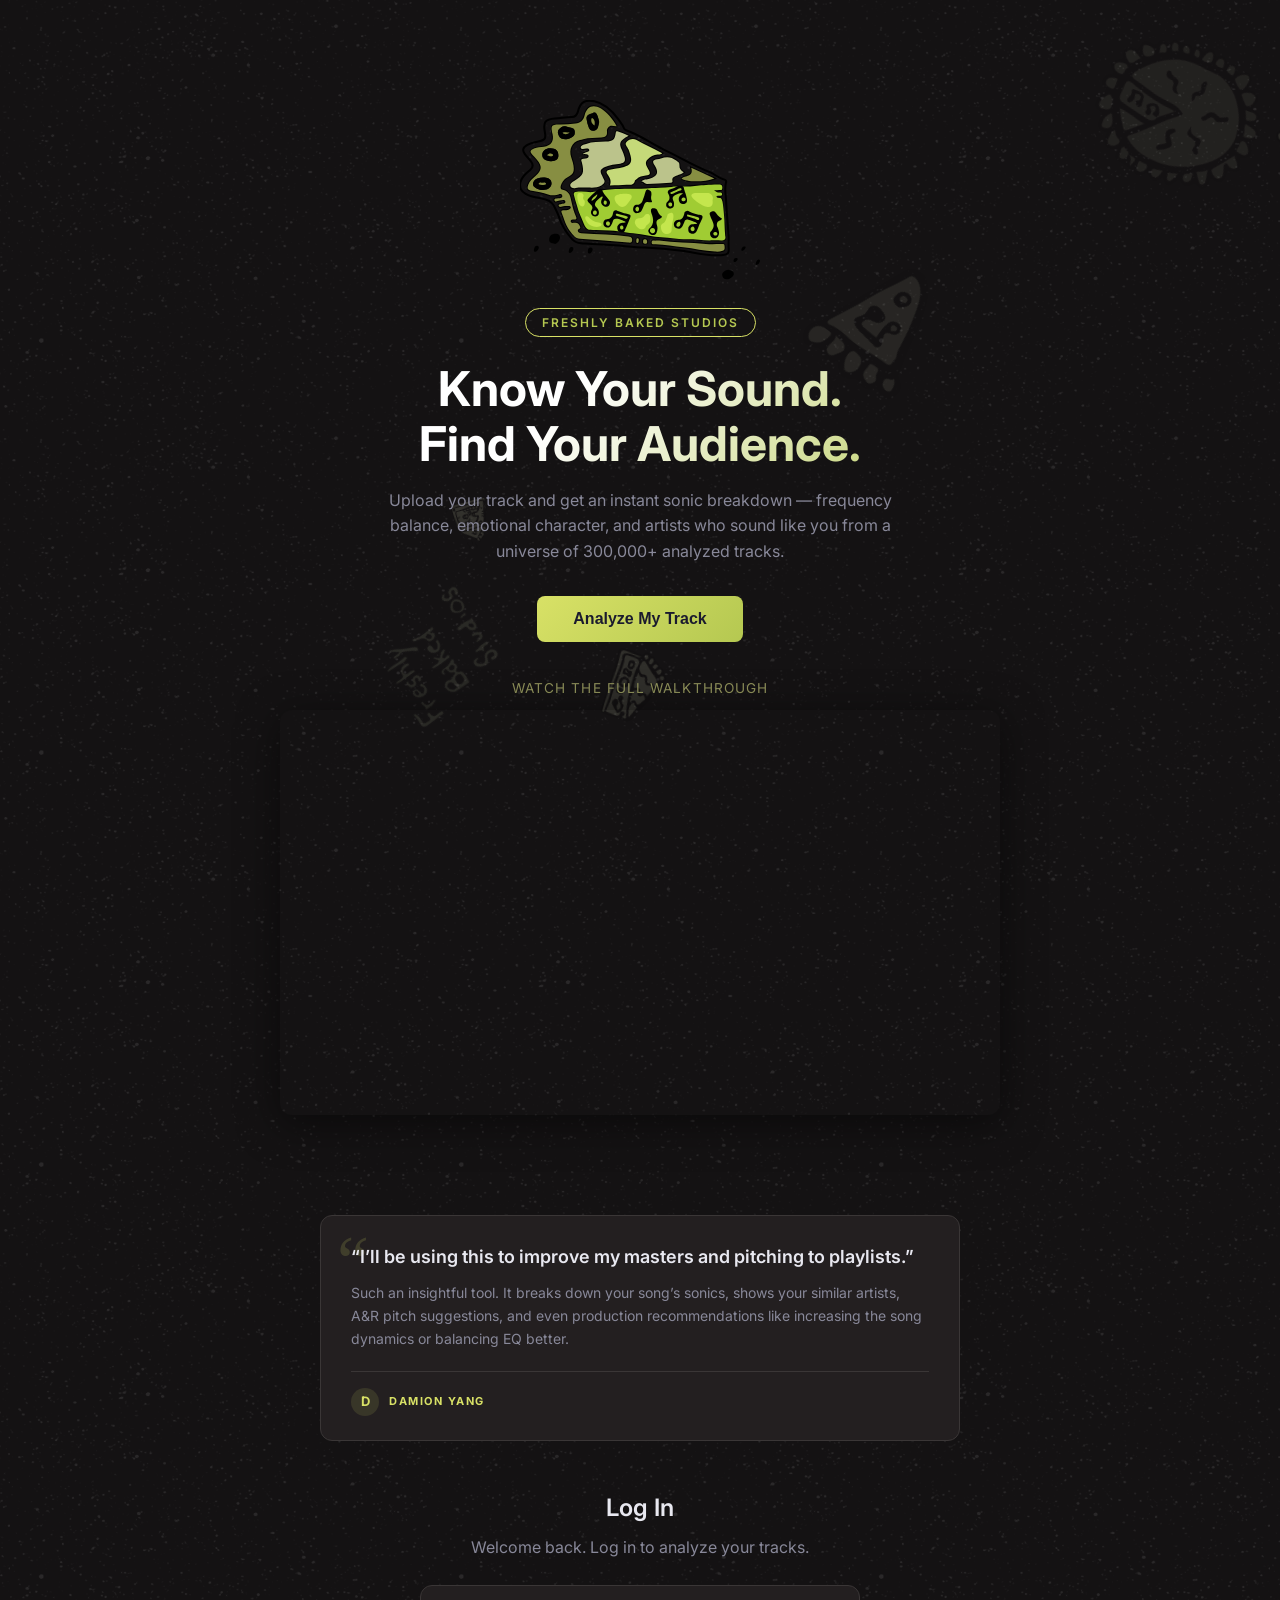
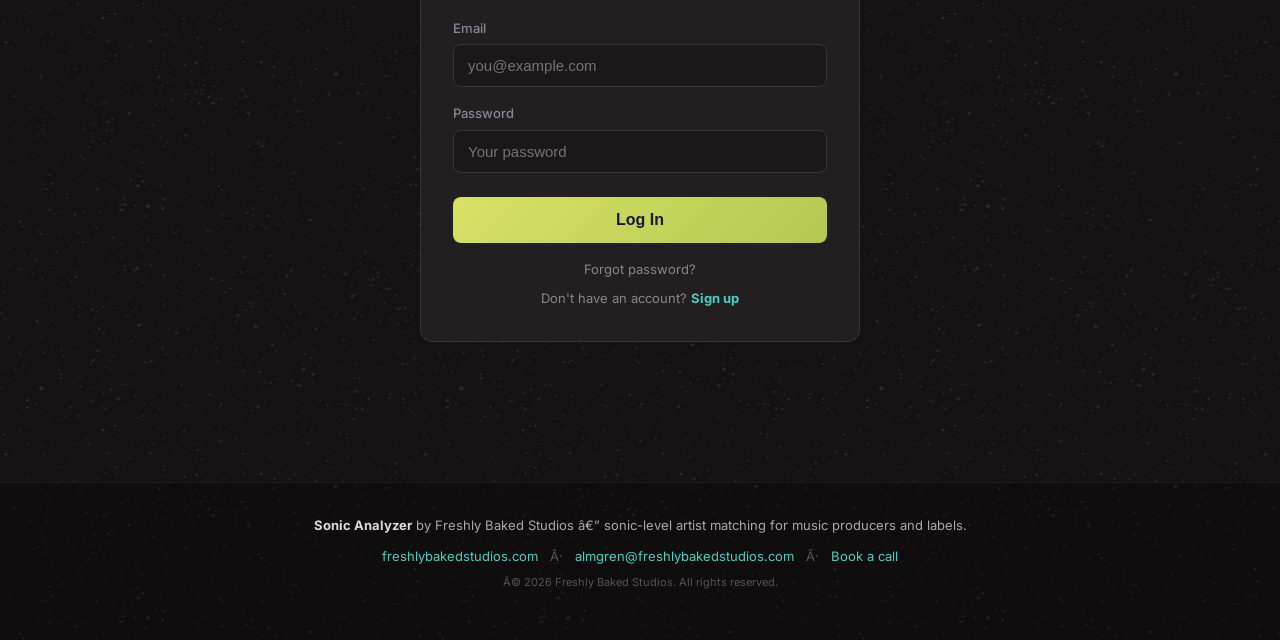
==== static/index.html @ 09ee965e "Analyzer: Damion Yang review card between the hero and the sign-up First quote an analyzer user has " ====
<!DOCTYPE html>
<html lang="en">
<head>
  <!-- Hotjar Tracking Code for Freshly Baked Studios – Analyze -->
  <script>
    (function(h,o,t,j,a,r){
        h.hj=h.hj||function(){(h.hj.q=h.hj.q||[]).push(arguments)};
        h._hjSettings={hjid:6679201,hjsv:6};
        a=o.getElementsByTagName('head')[0];
        r=o.createElement('script');r.async=1;
        r.src=t+h._hjSettings.hjid+j+h._hjSettings.hjsv;
        a.appendChild(r);
    })(window,document,'https://static.hotjar.com/c/hotjar-','.js?sv=');
  </script>
  <!-- Google tag (gtag.js) -->
  <script async src="https://www.googletagmanager.com/gtag/js?id=G-GEEEEG3EBW"></script>
  <script>
    window.dataLayer = window.dataLayer || [];
    function gtag(){dataLayer.push(arguments);}
    gtag('js', new Date());
    gtag('config', 'G-GEEEEG3EBW');
  </script>
  <!-- Microsoft Clarity (project: Sonic Analyzer y49jl7ph3v — separate from
       the main site's) -->
  <script>
    (function(c,l,a,r,i,t,y){
        c[a]=c[a]||function(){(c[a].q=c[a].q||[]).push(arguments)};
        t=l.createElement(r);t.async=1;t.src="https://www.clarity.ms/tag/"+i;
        y=l.getElementsByTagName(r)[0];y.parentNode.insertBefore(t,y);
    })(window, document, "clarity", "script", "y49jl7ph3v");
  </script>
  <!-- Meta Pixel Code -->
  <script>
  !function(f,b,e,v,n,t,s)
  {if(f.fbq)return;n=f.fbq=function(){n.callMethod?
  n.callMethod.apply(n,arguments):n.queue.push(arguments)};
  if(!f._fbq)f._fbq=n;n.push=n;n.loaded=!0;n.version='2.0';
  n.queue=[];t=b.createElement(e);t.async=!0;
  t.src=v;s=b.getElementsByTagName(e)[0];
  s.parentNode.insertBefore(t,s)}(window, document,'script',
  'https://connect.facebook.net/en_US/fbevents.js');
  fbq('init', '926628970048416');
  fbq('track', 'PageView');
  </script>
  <noscript><img height="1" width="1" style="display:none"
  src="https://www.facebook.com/tr?id=926628970048416&ev=PageView&noscript=1"
  /></noscript>
  <!-- End Meta Pixel Code -->
  <meta charset="UTF-8">
  <meta name="viewport" content="width=device-width, initial-scale=1.0">
  <title>Sonic Analyzer | Freshly Baked Studios</title>
  <link rel="icon" type="image/png" href="/static/favicon.png">
  <link rel="apple-touch-icon" href="/static/apple-touch-icon.png">
  <link rel="stylesheet" href="/static/style.css?v=20260924-1">
  <link rel="preconnect" href="https://fonts.googleapis.com">
  <link href="https://fonts.googleapis.com/css2?family=Inter:wght@300;400;500;600;700&display=swap" rel="stylesheet">
</head>
<body>
  <div class="container">

    <!-- HERO -->
    <header class="hero" id="hero">
      <div class="hero-logo" aria-label="Freshly Baked Studios logo">
        <svg xmlns="http://www.w3.org/2000/svg" viewBox="0 0 1903.99 1417.09">
          <g id="Main_Pie" data-name="Main Pie">
            <path class="path-trace" d="M1556.53,1226.98c-92.63.48-181.77-24.77-272.67-36.37-97.77-12.48-195.82-20.7-294.09-25.24-100.69-4.64-200.79-16.57-301.32-21.66-68.13-3.47-136.06-8.32-204.07-12.88-28.86-1.95-52.6-11.81-71.07-32.42-45.85-51.18-82.53-107.71-103.5-174.36-9.96-31.66-26.24-61.52-41.36-91.35-21.7-42.79-62.35-52.46-105.4-59.28-40.48-6.39-81.44-11.89-117.88-33.94-46.07-27.88-56.91-66.46-32.45-116.17,15.5-31.45,42.88-51.75,68.01-73.36,26.67-22.94,25.84-44.21,5.8-68.84-16.24-19.97-34.42-38.51-49.16-59.52-20.28-28.86-14.71-47.73,14.5-67.15,27.88-18.52,59.55-24.01,91.4-30.52,57.76-11.81,64.13-22.23,53.25-79.68-14.1-74.31,4.56-98.17,79.54-103.38,44.52-3.09,88.9-8.25,133.45-10.84,29.71-1.71,43.36-17.69,50.18-44.78,18.61-73.97,55.17-95.68,130.55-80.82,86.98,17.14,141.91,76.61,190.62,143.67,16.28,22.39,35.47,43.52,44.05,71,2.5,8.01,8.56,12.96,16.47,15.5,104.04,33.54,191,100.65,288.48,147.28,126.06,60.31,246.03,133.02,376.29,185.08,40.15,16.05,71.88,49.4,115.72,59.36,8.94,2.02,16.07,10.89,13.07,20.59-14.69,47.35-2.73,94.92-.48,142.01,4.66,97.15,14.33,194.04,20.85,291.12,1.93,28.64-2.66,57.26-.02,86.34,3.87,42.79-3.45,50.44-45.21,57.5-17.52,2.97-35.68,2.21-53.53,3.14M1537.32,707.66c15.05,0,24.98.76,34.75-.19,12.46-1.19,30.26,8.58,31.12-17.19.81-23.96-13.43-23.46-30.02-23.82-85.31-1.85-169.72,10.03-254.51,15.78-13.91.95-20.16,3.3-14.19,20.01,8.99,25.15,15.31,51.32,21.35,77.4,4.83,20.75-4.99,36.13-24.75,41.19-20.85,5.37-34.23-7.39-40.84-26.2-9.63-27.48,7.08-43.5,31.35-57.5-7.46-1.28-10.98-3.02-13.74-2.21-21.42,6.25-45.47,10.27-60.35,26.88-13.67,15.24,4.37,33.18,5.78,50.32,1.38,16.69.1,32.68-16.05,40.53-13.19,6.42-28.64,7.51-40.1-5.54-13.48-15.33-11.17-35.75.97-45.76,25.27-20.8,16.12-41.43,6.06-62.56-9.13-19.18-3.59-28.67,15.26-35.35,14.1-4.99,30.24-6.06,45.31-20.56-195.51,20.35-388.22,12.69-582,27.81,14.67,30.21,37.49,49.32,53.51,73.43,10.82,16.26,15.07,33.11.97,49.16-11.53,13.15-26.77,16.43-42.41,7.65-19.44-10.89-28.76-27.24-24.29-50.37,1.93-10.03,14.98-15.95,10.67-30.93-22.51,16.71-45.69,31.62-55.12,55.36-7.99,20.06,18.85,30.09,25.79,47.14.83,2.04,2.59,3.78,3.23,5.85,4.73,15.28,8.87,31.02-5.25,43.52-11.48,10.15-24.79,15.71-39.84,6.66-16.64-10.01-25.29-29.02-17.5-43.02,17.04-30.64,1-48.09-18.71-64.85-18.09-15.38-14.5-27.29,1.26-40.79,14.71-12.65,28.72-26.15,43.03-39.27-49.92-.17-96.03-13.34-142.74-3.16-16.07,3.49-19.49,5.23-15.38,22.2,20.54,84.98,48.42,167.16,85.46,246.45,8.99,19.28,21.01,25.67,41.19,26.27,52.56,1.59,105.09,4.94,157.62,7.8,19.42,1.05,38.44,10.82,60.21,2.92-11.39-19.82-6.06-36.87,5.92-53.6,13.55-18.95,35.97-7.84,57.91-15.4-29.93-15.36-56.55-29.29-83.65-24.48-18.47,3.26-16.09,31.83-26.84,47.11-10.13,14.45-21.49,27.95-40.98,21.27-13.62-4.68-26.29-13.36-27.34-30.64-1.33-22.13,15.31-38.03,30.74-38.27,35.85-.57,41.1-24.56,46.85-49.09,5.49-23.37,17.11-24.15,36.65-16.62,23.87,9.22,47.76,18.97,73.71,21.99,35.06,4.11,38.98,10.27,26.2,42.41-13.74,34.56-28.62,68.65-42.83,102.55,30.36,9.77,59.81,6.28,87.93,12.22,48.11,10.15,95.96,21.7,145.26,24.44,74.85,4.16,149.33,12.65,224.28,16.66,105.97,5.7,211.65,15.59,317.96,12.48,15.4-.45,23.08-4.35,21.63-21.06-2.31-26.69-3.28-53.48-5.51-80.15-5.68-67.98-12-135.94-17.52-203.93-1.36-16.73-5.73-27.67-25.65-25.48-10.22,1.12-23.91-1.5-22.82-13.36,1.35-14.24,15.66-6.54,24.65-7.16,8.34-.59,19.23,3.59,20.61-10.17,1.59-15.95-9.91-14.43-20.09-14.19-15.93.36-30.47-2.31-44.17-22.61M766.79,202.01c-26.79-53.18-80.63-112.93-123.96-139.3-63.11-38.44-112.89-17.85-130.57,53.96-9.25,37.56-32.78,60.38-72.14,64.61-38.79,4.18-77.94,6.89-116.95,6.89-75.12.05-80.37,5.37-64.68,77.97,12.12,56.08-12.38,90.42-68.67,99.53-26.34,4.28-53.77,2.92-78.87,14.26-32.61,14.74-34.94,24.89-11.15,51.23,11.24,12.48,23.44,24.13,34.21,36.99,43.26,51.7,40.62,81.08-9.03,126.86-22.89,21.08-48.47,40.17-59.45,71.53-10.6,30.28-4.37,42.6,27.41,47.14,44.21,6.35,88.52,13.86,129.88,30.17,23.6,9.32,44.09,8.68,67.49,3.95,15.26-3.09,41.1-19.14,45.07,6.13,3.38,21.73-24.79,18.23-41.46,21.66-8.58,1.78-23.77-.43-20.54,14.36,2.83,12.96,15.05,10.08,25.17,6.66,5.3-1.78,10.74-3.3,16.24-4.25,15.95-2.73,39.74-13.41,44.57,5.82,5.63,22.37-21.96,17.83-36.04,23.39-6.44,2.54-18.64-1.76-16.92,10.22,1.62,11.43,13.12,11.98,21.7,9.37,18.66-5.66,37.65-4.54,56.57-5.37,8.13-.36,16.73,1.02,18.33,10.6,1.62,9.67-6.99,12.96-13.95,16.38-14.6,7.16-30.52,6.42-46.12,7.13-13.5.64-17.95,5.92-12.57,19.21,20.44,50.51,32.64,105.35,68.55,147.97,20.73,24.63,37.37,55.53,77.3,58.33,127.05,8.87,253.97,19.97,380.97,29.52,12.84.95,30.26,7.06,32.4-17.07,2.07-23.2-10.58-28.1-29.71-30.47-58.79-7.35-117.71-12.27-176.9-14.98-65.84-3.02-131.59-7.39-197.39-11.34-10.2-.59-20.99-2.02-25.46-12.81-4.21-10.13,1.57-17.28,10.65-21.49,9.7-4.47,8.22-10.72,5.44-19.21-7.23-22.13-20.25-32.38-44.69-29.17-10.48,1.36-28.6,5.82-29.57-11.36-.78-13.76,15.12-13.81,26.24-14,18.21-.29,24.7-6.35,15.81-24.7-16.69-34.37-24.91-71.34-33.8-108.39-10.13-42.29-11.55-91.21-71.03-103.57-24.01-4.99-17.85-30.36-9.63-48.35,13.17-28.81,37.3-47.73,64.68-61.07,24.91-12.15,32.83-30.31,32.61-56.55-.26-33.28-11.27-63.73-21.04-94.54-17.23-54.29,1.35-115.81,70.08-133.33,8.68-2.21,17.23-4.83,25.79-7.44,46.8-14.31,95.53-7.7,143.17-13.1,38.2-4.35,48.63-14.71,44.97-52.22-1.14-11.62,4.28-18.37,9.86-26.96,17.66-27.22,42.93-7.94,67.13-10.79M498.97,420.15c16.64,11.67,44.59-4.71,45.16,18.83.59,22.84-25.55,19.63-42.26,21.58-24.1,2.83-14.02,16.45-11.01,28.98,19.97,82.7,12.67,100.55-58.48,144.84-3.8,2.35-7.84,4.45-11.24,7.27-12.05,10.03-28.45,21.92-21.35,37.7,6.32,14.1,26.77,17.21,41.81,13.64,32.35-7.65,64.44-3.61,96.77-3.59,37.63.05,76.21,4.28,110.3-18.92,18.87-12.88,30.43-26.22,15.21-49.42-5.44-8.32-8.32-18.3-12.76-27.34-18.76-38.25-14.57-49.4,23.32-67.75,38.27-18.54,80.42-18.04,120.85-25.84,29.24-5.63,43.93-17.92,34.8-50.58-5.47-19.49-11.03-38.37-20.18-56.55-25.15-49.99-19.47-70.08,26.91-100.84,6.82-4.52,14.33-7.99,24.94-13.79-19.02-8.39-34.13-15.38-49.54-21.7-11.36-4.66-23.06-8.51-34.66-12.57-10.25-3.59-15.62-2.33-17.76,10.86-9.41,58.12-20.56,67.51-79.92,69.77-52.51,2.02-105.26,1.28-155.98,18.47-17.8,6.04-44.78,9.96-41.96,30.43,2.12,15.47,28.14,8.94,44.28,6.18,1.12-.19,2.19-.45,3.3-.57,8.63-.95,16.92,1.9,19.47,9.75,2.95,9.01-4.78,13.93-12.43,16.95-11.17,4.42-22.44,8.51-37.61,14.21M712.43,673.72c48.44-2.31,90.83-4.09,133.19-6.39,26.88-1.45,59.38,7.82,66.42-33.85.71-4.21,8.3-7.04,12.27-10.91,20.49-19.97,46.33-24.39,73.4-28.1,36.16-4.94,40.03-14.93,22.39-46.12-6.01-10.65-11.74-21.54-16.73-32.71-8.15-18.23-5.35-36.2,8.82-49.37,22.27-20.7,47.23-37.27,79.47-39.36,11.08-.71,23.98,2.31,35.99-9.34-68.41-39.93-139.91-68.7-206.31-107.3-24.77-14.38-57.36-4.75-76.85,17.33-17.95,20.35,7.46,37.51,14.05,55.98,1.12,3.09,3.71,5.68,4.8,8.8,31.59,89.83,32.38,118.85-71.98,141.6-26.12,5.68-52.91,8.27-79.2,13.31-23.44,4.49-33.42,15-16.81,38.65,17.54,24.96,32.45,51.44,17.09,87.79M961.17,642.36c19.44-2.9,27.95,19.66,46.19,18.66,61.4-3.38,122.85-5.99,184.25-9.87,6.96-.43,21.16,1.33,18.09-13.19-6.68-31.5,15.95-37.3,37.25-44.9,17.16-6.11,35.3-10.36,52.41-24.65-22.46-13.88-37.15-31.4-34.56-56.05,2.26-21.49-11.77-26.69-25.29-37.42-38.15-30.19-77.68-33.71-121.42-16.52-9.22,3.61-19.56,4.68-29.5,6.09-35.51,5.06-40.65,16.78-20.8,48.47,35.73,57.03,24.27,85.46-40.41,106.59-21.68,7.08-46.88,2.95-66.2,22.8M1104.84,1109.98c-14.17,0-21.01-.9-27.55.19-12.36,2.04-33.49-9.56-32.83,15.12.59,21.49,20.51,12.5,31.64,12.96,73.74,3.07,146.38,15.97,219.5,24.25,84.24,9.56,167.06,30,252.02,34.78,20.13,1.14,39.84.59,59.52-6.25,21.32-7.42,16.38-23.3,15.83-38.63-.64-17.26-13.03-14.88-24.08-14.95-41.36-.26-82.98,2.23-124.06-1.26-125.7-10.67-252.21-8.89-369.99-26.2M1282,617c34.66,29.83,182.27,30.14,260.15-.19-62.61-28.91-122.37-56.5-183.56-84.74,22.13,75.57-49.42,59.69-76.59,84.93M853.98,926.76c-1.76-1.85-3.42-5.21-5.85-5.94-26.34-7.82-52.77-15.33-79.3-22.44-1.69-.45-6.01,2.81-6.49,4.92-1.69,7.56,4.66,9.27,9.89,10.2,21.92,3.87,42.6,11.24,62.71,20.54,7.89,3.64,15.09,3.83,19.04-7.27M991.69,1098.71c-14.21-1.88-14.21,7.44-15.12,16.76-1.09,11.58.86,19.8,15.09,19.92,10.03.07,16.9-.88,17.07-14,.19-13.45-3.57-21.61-17.04-22.68M568.19,794.02c18.16-13.24,38.79-24.63,43.93-48.97-15.31,15.81-37.99,24.72-43.93,48.97M922.56,1111.86c1.16,6.16-2.95,15.76,6.56,16.4,12.72.88,12.05-10.67,12.93-19.11.81-7.65,1.52-17.97-9.32-17.8-13.86.24-7.54,13.24-10.17,20.51"/>
            <path d="M285.63,1055.29c19.97-.21,30.81,9.79,31.73,29.74.97,21.54-26.05,55.15-43.38,50.51-17-4.54-42.67-3.85-42.62-31.76.05-32.52,18.76-48.4,54.27-48.49"/>
            <path d="M1652.02,1340.61c15.55,8.89,44.28,2.71,44.21,33.56-.02,18.83-34.75,44.83-56.76,42.81-21.8-2-34.47-15.83-35.75-36.92-1.02-16.9,29.21-40.7,48.3-39.46"/>
            <path class="cls-6" d="M575.93,1183.98c-5.59,12.12-10.7,27.34-25.72,27.62-13.41.26-12.41-13.91-11.46-23.6,1.33-13.43,8.63-23.77,23.27-23.18,10.2.4,15.17,8.25,13.91,19.16"/>
            <path class="cls-6" d="M395.99,1208.96c-8.51-3.57-10.96-10.39-8.56-18.47,3.97-13.22,5.44-30,24.65-29.33,8.2.29,14.02,8.2,11.39,16.92-4.23,14.12-12.43,25.7-27.48,30.88"/>
            <path class="cls-6" d="M123.09,1199.1c-9.56-.19-14.07-5.13-12.53-12.65,3.02-14.79,4.09-32.59,23.63-35.35,10.29-1.45,16.97,7.2,14.55,17.23-3.47,14.21-11.93,25.67-25.65,30.76"/>
            <path d="M1903.99,1271.95c-4.21,14.07-10.6,26.74-26.72,30.43-5.49,1.26-8.34-3.64-7.08-8.11,3.9-13.57,5.85-29.33,21.92-34.56,8.6-2.78,10.82,4.87,11.89,12.24"/>
            <path d="M1705.64,1279.73c-9.41.02-11.96-4.02-11.48-10.41.93-12.31,6.82-21.06,19.75-21.46,6.2-.19,15.14,3.83,12.65,11.22-3.45,10.2-13.24,16.28-20.92,20.66"/>
            <path d="M1765.78,1189.86c-8.01.62-10.72-4.45-9.25-10.22,2.9-11.24,9.53-20.18,21.8-22.37,5.32-.95,13-.26,11.46,7.32-2.61,12.93-13.05,19.94-24.01,25.27"/>
            <path class="cls-5" d="M766.8,202.01c-24.2,2.85-49.47-16.4-67.15,10.79-5.56,8.58-10.98,15.33-9.84,26.96,3.66,37.51-6.77,47.87-44.97,52.22-47.64,5.4-96.37-1.21-143.17,13.1-8.56,2.61-17.11,5.23-25.79,7.44-68.72,17.52-87.31,79.04-70.08,133.33,9.77,30.81,20.78,61.26,21.04,94.56.21,26.22-7.7,44.38-32.61,56.53-27.38,13.34-51.51,32.26-64.68,61.09-8.22,17.97-14.41,43.33,9.63,48.33,59.47,12.36,60.9,61.28,71.03,103.57,8.89,37.08,17.11,74.02,33.78,108.42,8.91,18.33,2.42,24.39-15.78,24.67-11.12.19-27.03.24-26.24,14.02.97,17.16,19.09,12.69,29.57,11.34,24.44-3.21,37.44,7.04,44.69,29.17,2.78,8.49,4.25,14.74-5.44,19.23-9.08,4.18-14.86,11.34-10.65,21.46,4.47,10.79,15.26,12.22,25.46,12.81,65.77,3.95,131.55,8.32,197.39,11.34,59.19,2.71,118.12,7.63,176.9,14.98,19.14,2.38,31.78,7.27,29.71,30.47-2.14,24.13-19.56,18.04-32.4,17.07-127.03-9.56-253.92-20.63-380.97-29.52-39.93-2.8-56.57-33.71-77.3-58.33-35.92-42.62-48.14-97.46-68.55-147.97-5.37-13.26-.93-18.56,12.57-19.21,15.59-.71,31.52.02,46.12-7.13,6.96-3.42,15.57-6.7,13.95-16.38-1.62-9.58-10.2-10.96-18.33-10.6-18.92.83-37.94-.29-56.57,5.37-8.58,2.61-20.09,2.07-21.7-9.34-1.71-12,10.48-7.7,16.92-10.25,14.07-5.56,41.67-1.02,36.04-23.39-4.83-19.23-28.62-8.56-44.57-5.8-5.49.93-10.93,2.45-16.24,4.23-10.13,3.42-22.37,6.32-25.17-6.63-3.23-14.81,11.96-12.6,20.54-14.38,16.66-3.42,44.83.07,41.43-21.66-3.95-25.27-29.78-9.22-45.05-6.13-23.39,4.73-43.88,5.37-67.51-3.95-41.34-16.28-85.65-23.82-129.86-30.17-31.78-4.54-38.03-16.85-27.41-47.14,10.96-31.35,36.56-50.42,59.43-71.5,49.68-45.78,52.32-75.19,9.06-126.89-10.77-12.86-22.96-24.51-34.21-36.99-23.79-26.34-21.46-36.49,11.15-51.23,25.1-11.34,52.53-9.98,78.87-14.24,56.29-9.1,80.8-43.45,68.67-99.55-15.69-72.6-10.44-77.92,64.68-77.94,39.01-.02,78.16-2.73,116.95-6.92,39.36-4.23,62.9-27.03,72.14-64.61,17.69-71.81,67.46-92.37,130.57-53.96,43.33,26.36,97.17,86.12,123.96,139.3M180.99,707.83c8.91-.67,18.45.45,26.62-2.38,23.58-8.15,42.41-22.2,42.31-50.04-.07-27.53-20.97-39.27-42.95-43.5-22.63-4.35-47.02-2.35-69.03,5.92-18.37,6.89-33.07,19.99-34.49,41.65-1.47,22.37,16.19,29.57,32.09,38.27,14.33,7.87,29.48,10.08,45.45,10.08M363.05,305.46c16.92,1.64,36.37-6.56,54.39-18.59,15.86-10.58,18.61-25.91,16.69-44.19-1.95-18.35-12.93-24.2-28.45-27.5-13.1-2.81-26.03-6.44-38.79-10.46-25.65-8.06-42.72,4.04-57.88,22.77-13.64,16.85-8.6,33.26-.64,50.04,9.89,20.82,27.27,28.41,54.7,27.93M244.46,479.65c38.65.95,59.45-13.81,59.97-42.53.71-38.84-19.59-57.86-62.85-58.95-35.8-.88-63.44,20.06-65.01,49.3-1.71,32.33,22.63,51.06,67.89,52.18M628,168.75c-3.47-14.19-5.47-29.88-11.29-43.98-6.61-16.05-15.93-38.63-37.39-27.62-20.68,10.6-57.17,10.36-50.92,50.25,3.61,23.13,8.84,45.62,18.21,67.25,7.04,16.26,17.85,24.67,36.01,23.46,17.45-1.16,29.95-9.6,35.42-25.74,4.59-13.57,6.51-28.03,9.96-43.62"/>
            <path class="cls-4" d="M498.97,420.17c15.17-5.7,26.43-9.79,37.61-14.21,7.65-3.02,15.38-7.94,12.43-16.97-2.54-7.84-10.84-10.67-19.47-9.72-1.12.12-2.19.38-3.3.57-16.14,2.76-42.17,9.27-44.28-6.2-2.83-20.44,24.15-24.37,41.96-30.4,50.73-17.21,103.47-16.45,155.98-18.47,59.36-2.26,70.5-11.67,79.92-69.77,2.14-13.22,7.51-14.48,17.76-10.86,11.6,4.06,23.3,7.89,34.66,12.55,15.4,6.32,30.52,13.34,49.54,21.7-10.6,5.82-18.11,9.27-24.94,13.81-46.38,30.74-52.06,50.82-26.91,100.84,9.15,18.18,14.71,37.06,20.18,56.53,9.13,32.66-5.56,44.97-34.8,50.61-40.43,7.8-82.58,7.3-120.85,25.84-37.89,18.35-42.07,29.5-23.32,67.75,4.45,9.03,7.32,19.02,12.76,27.34,15.21,23.18,3.66,36.54-15.21,49.4-34.09,23.22-72.67,18.99-110.3,18.95-32.33-.02-64.42-4.06-96.77,3.59-15.05,3.57-35.49.45-41.81-13.64-7.11-15.78,9.29-27.69,21.35-37.7,3.4-2.83,7.44-4.92,11.24-7.3,71.15-44.28,78.44-62.14,58.48-144.81-3.02-12.53-13.1-26.17,11.01-28.98,16.71-1.97,42.86,1.24,42.26-21.61-.59-23.51-28.52-7.13-45.16-18.8"/>
            <path class="cls-2" d="M712.42,673.71c15.38-36.32.45-62.83-17.09-87.79-16.62-23.63-6.63-34.16,16.81-38.65,26.29-5.02,53.08-7.61,79.23-13.31,104.35-22.72,103.55-51.75,71.95-141.6-1.09-3.11-3.68-5.68-4.78-8.8-6.61-18.47-32-35.61-14.05-55.96,19.47-22.08,52.08-31.71,76.83-17.33,66.42,38.6,137.89,67.34,206.31,107.28-11.98,11.65-24.91,8.65-35.99,9.37-32.23,2.07-57.19,18.66-79.44,39.34-14.17,13.17-17,31.14-8.84,49.37,4.99,11.17,10.72,22.06,16.76,32.71,17.61,31.21,13.74,41.19-22.39,46.14-27.1,3.71-52.94,8.11-73.4,28.07-3.99,3.9-11.55,6.73-12.27,10.91-7.06,41.67-39.53,32.42-66.44,33.87-42.34,2.28-84.72,4.09-133.19,6.37"/>
            <path class="cls-4" d="M961.16,642.35c19.33-19.85,44.55-15.69,66.23-22.77,64.66-21.13,76.11-49.59,40.41-106.61-19.85-31.69-14.74-43.41,20.8-48.44,9.94-1.43,20.28-2.5,29.48-6.11,43.76-17.19,83.29-13.64,121.42,16.54,13.55,10.72,27.55,15.9,25.29,37.39-2.59,24.65,12.1,42.17,34.59,56.08-17.14,14.29-35.25,18.52-52.41,24.65-21.32,7.58-43.93,13.41-37.27,44.9,3.09,14.52-11.1,12.74-18.09,13.19-61.38,3.85-122.82,6.49-184.25,9.86-18.23,1-26.72-21.58-46.19-18.68"/>
            <path class="cls-5" d="M1104.83,1109.98c117.78,17.31,244.32,15.52,369.99,26.2,41.1,3.49,82.7,1,124.06,1.26,11.05.07,23.46-2.31,24.08,14.95.57,15.33,5.51,31.21-15.83,38.63-19.68,6.85-39.39,7.39-59.52,6.25-84.96-4.78-167.77-25.22-252.02-34.78-73.12-8.27-145.74-21.18-219.5-24.25-11.1-.45-31.04,8.53-31.64-12.96-.67-24.67,20.47-13.07,32.83-15.12,6.54-1.07,13.38-.19,27.55-.19"/>
            <path class="cls-5" d="M1282,617c27.17-25.24,98.72-9.37,76.59-84.93,61.19,28.24,120.95,55.84,183.56,84.74-77.87,30.33-225.49,30.02-260.15.19"/>
            <path class="cls-5" d="M991.7,1098.71c13.48,1.07,17.21,9.22,17.04,22.68-.17,13.12-7.04,14.07-17.09,14-14.21-.12-16.19-8.32-15.07-19.92.88-9.32.9-18.64,15.12-16.76"/>
            <path class="cls-5" d="M922.56,1111.86c2.64-7.27-3.68-20.28,10.17-20.51,10.84-.17,10.13,10.15,9.32,17.8-.88,8.44-.21,19.99-12.93,19.11-9.51-.64-5.4-10.25-6.56-16.4"/>
            <path d="M1405.18,975.52c-27.29-20.06-52.51-23.7-76.54-30.43-11.15-3.11-16.26,2.71-20.11,12.05-5.06,12.36-9.82,25.05-16.59,36.49-9.51,16.09-22.7,29.29-43.5,23.06-15.5-4.64-28.64-15.07-29.12-32.85-.55-21.13,15.95-37.01,32.19-37.51,37.53-1.16,44.74-26.62,50.94-53.22,5.28-22.65,18.71-22.37,34.85-16.16,30.17,11.62,59.97,23.39,92.68,26.81,25.01,2.61,23.11,20.66,16.19,37.49-12.24,29.86-26.15,59.02-39.13,88.59-9.1,20.7-23.89,33.33-47.09,27.95-20.06-4.66-29.38-20.21-26.84-40.39,2.95-23.15,15-39.46,40.22-41.77,7.68-.71,15.47-.12,31.85-.12M1328.68,905.07c-.97,3.54-1.95,7.08-2.92,10.63,28.36,8.41,57.03,16.05,83.44,29.17,4.54,2.26,9.06.69,10.89-4.16,2.28-5.99.71-10.32-6.49-12.24-28.36-7.58-56.62-15.57-84.91-23.39"/>
            <path d="M1547.21,1092.82c-18.18,2.07-27.98-5.3-34.44-16.33-8.08-13.81-8.2-31.26,3.02-40.7,35.87-30.21,15.43-60.73,3.97-91.68-3.49-9.39-7.75-18.49-11.77-27.69-5.94-13.69-12.93-27.41,6.44-36.75,17.9-8.63,33.09-5.56,43.26,11.72,8.96,15.21,15.86,29.19,35.94,35.73,17.35,5.63,5.56,20.59-3.85,24.39-36.75,14.81-28.14,38.84-15.69,64.61,9.22,19.06,10.77,38.2,1.62,58-6.61,14.31-18.33,18.52-28.5,18.71"/>
            <path d="M1018.31,808.58c-22.06-9.84-27.34,4.45-33.66,20.11-7.37,18.26-9.63,39.15-26.41,53.01-12.67,10.46-25.01,18.14-42.31,10.25-15.07-6.89-22.34-17.4-21.27-34.04,1.19-18.09,12.98-33.9,27.57-33.3,47.83,1.9,48.56-35.82,60.19-64.78,4.09-10.25,4.83-21.87,9.2-31.95,4.83-11.17,5.54-29.21,24.96-24.7,17.61,4.11,30.36,14.07,28.64,35.09-1.43,17.73-4.54,33.16,3.42,53.1,9.75,24.41-18.71,13.03-30.33,17.21"/>
            <path d="M1054.11,852.83c23.25-1,33.42,5.7,38.84,20.09,5.68,15.09,8.8,29.43,27.81,38.13,15.33,6.99,4.45,22.89-8.39,26.08-34.85,8.6-30.69,31.5-23.84,56.62,4.47,16.38,6.49,32.71-.59,49.11-9.22,21.44-24.65,32.78-47.35,23.53-25.1-10.25-31.95-37.89-14.93-51.49,49.7-39.74,22.13-83.08,13.5-125.98-4.14-20.56-4.06-36.44,14.95-36.08"/>
            <path d="M180.99,707.82c-15.97,0-31.12-2.21-45.47-10.08-15.88-8.7-33.54-15.9-32.07-38.27,1.4-21.66,16.12-34.75,34.47-41.65,22.04-8.27,46.42-10.27,69.05-5.92,21.99,4.23,42.88,15.97,42.95,43.5.1,27.84-18.73,41.88-42.31,50.04-8.18,2.83-17.71,1.71-26.62,2.38M146.38,659.97c7.35,2.71,12.27,5.85,17.38,6.18,14.02.93,28.64,5.7,41.72-3.23,1.35-.9,1.16-6.85-.4-8.75-11.03-13.5-24.98,1.81-37.46-3.28-6.13-2.5-13-.12-21.23,9.08"/>
            <path d="M363.03,305.46c-27.41.48-44.78-7.11-54.67-27.93-7.96-16.78-13.03-33.18.62-50.04,15.19-18.73,32.26-30.83,57.88-22.77,12.76,4.04,25.72,7.65,38.82,10.46,15.5,3.3,26.5,9.15,28.43,27.5,1.95,18.28-.83,33.61-16.66,44.19-18.02,12.03-37.49,20.25-54.41,18.59M394.34,253.14c-23.15-2.04-37.49-6.35-56.67,1.16,19.11,17.07,33.49,13.38,56.67-1.16"/>
            <path d="M244.46,479.65c-45.26-1.12-69.62-19.82-67.89-52.18,1.57-29.24,29.19-50.18,65.01-49.3,43.26,1.09,63.54,20.11,62.85,58.95-.52,28.74-21.32,43.48-59.97,42.53M214.27,432.42c17.99,4.92,31,15.28,46,3.49,4.06-3.19,2.14-9.39-1.62-11.65-14.79-8.87-28.5-7.82-44.38,8.15"/>
            <path d="M628,168.75c-3.45,15.59-5.37,30.05-9.96,43.62-5.47,16.14-17.97,24.58-35.42,25.74-18.16,1.21-28.98-7.2-36.01-23.46-9.37-21.63-14.6-44.12-18.21-67.25-6.25-39.89,30.24-39.65,50.92-50.25,21.46-11.01,30.78,11.58,37.42,27.62,5.8,14.1,7.8,29.81,11.27,43.98M591.13,196.42c3.87-23.84,2.92-42.86-14.1-57.48-1.52-1.31-10.53,2-10.91,4.06-3.73,20.87,2.35,38.27,25.01,53.41"/>
            <path class="cls-5" d="M146.38,659.97c8.22-9.2,15.09-11.58,21.23-9.08,12.48,5.09,26.43-10.22,37.46,3.28,1.57,1.9,1.76,7.84.4,8.75-13.07,8.94-27.69,4.16-41.72,3.23-5.11-.33-10.03-3.47-17.38-6.18"/>
            <path class="cls-5" d="M394.34,253.14c-23.18,14.55-37.56,18.23-56.67,1.16,19.18-7.51,33.52-3.21,56.67-1.16"/>
            <path class="cls-5" d="M214.27,432.42c15.88-15.97,29.59-17.02,44.38-8.15,3.76,2.26,5.68,8.46,1.62,11.65-15,11.79-28,1.43-46-3.49"/>
            <path class="cls-5" d="M591.13,196.42c-22.65-15.14-28.74-32.54-25.01-53.41.38-2.07,9.39-5.37,10.91-4.06,17.02,14.62,17.97,33.64,14.1,57.48"/>
          </g>
          <g id="Lime">
            <path class="lime-base cls-1" d="M693.48,708.55c-1.51.16-3.02.34-4.52.51,1.5-.18,3.01-.34,4.52-.51ZM698.28,708.02c1.29-.14,2.57-.27,3.86-.4-1.29.13-2.57.27-3.86.4ZM1233.63,683.07c.62-.02,1.25-.04,1.88-.05-.63.02-1.25.03-1.88.05ZM1584.82,667.38c-.06,0-.12-.02-.18-.03s-.1-.02-.15-.04c.05.02.1.03.15.04.06.02.12.02.18.03ZM1630.29,1084.31c.17.51.12,1.11-.4,1.41-.02.01-.05.02-.07.03-.19,1.12-.47,2.23-.56,3.33-.57,3.64-1.14,7.35-3.44,10.28-3.57,4.66-9.12,6.72-14.72,7.7-4.82,1.06-9.73,1.72-14.68,1.55-14.58-.78-29.21-.64-43.8-.67-11.94,0-23.92-.71-35.84.15-3.45.3-6.9.29-10.36.24-.2.22-.46.39-.77.45-1.52.33-3.09.18-4.64.19-27.34-.51-54.58-3.41-81.81-5.65-15.55-1.46-31.1-3.2-46.72-3.71-24.23-1.09-48.48-.9-72.72-.69-24.91-1.22-49.88-3.77-74.65-6.48-34.74-4.34-69.63-7.15-104.57-9.17-15.99-.64-31.97-1.71-47.88-3.42-15.26-2.13-30.44-4.8-45.6-7.55-23.21-3.8-46.26-8.43-69.45-12.37-20.28-2.73-40.4-4.52-60.59-7.65-17.22-2.24-34.47-4.22-51.59-7.14-44.77-8.42-89.38-11.79-134.74-14.95-36.37-2.63-72.83-2.66-109.23-4.61-14.58-.7-29.17-1.27-43.74-2.09-5.81-.39-11.64-.59-17.32-1.88-1.07-.34-2.38-.38-3.06-1.34-.12-.25-.14-.51-.07-.75-5.34-2.23-9.34-7.05-13.23-11.22-7.93-8.66-12.16-19.73-16.92-30.28-7.44-16.64-14.32-33.52-21.4-50.32-3.75-8.91-7.34-17.88-10.83-26.89-3.41-8.73-7.33-17.32-10.46-26.09-6.4-17.43-10.28-35.65-16-53.3-7.05-22.77-15.14-45.34-19.83-68.74-1.85-9.52-5.59-21.37,5.52-26.62,1.26-.6,2.61-.95,3.98-1.25.13-.13.29-.24.46-.3,16.44-3.43,33.38-3.55,50.11-4.02,28.65.16,57.05,6.64,85.75,4.59,18.05-1.35,35.41-6.91,53.2-9.98,28.41-5.56,57.27-8.3,86.04-11.26,13.98-1.21,28-2.49,42.03-2.97.13-.09.27-.16.43-.21,1.23-.2,2.48-.17,3.75-.14.88.02,1.77.04,2.64-.01,10.05-.53,20.14-.17,30.19-.75,25.16-1.42,50.38-.96,75.57-1.14,16.1.02,32.22.5,48.31-.31,29.59-1.45,59.22-1.57,88.83-2.44,13.11-.44,26.16-1.82,39.26-2.5,20.88-1.12,41.79-1.71,62.66-3.18,31.01-2.21,61.98-4.7,93-6.42,6.81-.52,13.71-.74,20.42-2.05,0,0,0-.02,0-.03.17-.04.33-.08.49-.12.25-.07.5-.15.75-.23.25-.02.5-.03.75-.04h0c.12,0,.24,0,.37-.02.12,0,.23-.02.35-.04s.24-.04.35-.07c.05-.01.1-.03.14-.05.07-.02.13-.05.19-.09,0,0,.01,0,.02-.01.03,0,.06-.02.09-.03.02,0,.03,0,.04-.02.01,0,.03-.02.04-.02.07-.03.13-.07.2-.11t0,0h.02c.07-.04.14-.07.21-.1.02,0,.04-.01.06-.02.03,0,.06-.02.1-.03.05-.01.09-.02.14-.04.04,0,.08,0,.12,0h0c.1,0,.2-.01.29-.02,0,0,.02,0,.03,0,.04,0,.09,0,.14-.02.09,0,.18-.02.27-.04.01,0,.03,0,.04,0,.31-.05.63-.09.94-.14.04,0,.08-.01.12-.02.09-.02.17-.03.25-.04h.01s.07-.01.1-.02c.01,0,.03,0,.04,0h0s.01,0,.02,0c.09-.02.19-.02.28-.03.18-.02.38-.02.56-.04.06,0,.12,0,.19,0h0s.03,0,.05,0h.02s0,0,.02,0c.01,0,.03,0,.04,0,.06,0,.12,0,.17,0,.03,0,.06,0,.09,0,.02,0,.04,0,.05,0,.23-.04.47-.1.68-.21.05-.02.09-.04.13-.07,13.05-.5,26.2.63,39.2,1.2,20.71.9,41.47-.15,62.17-1.23,12.93-.43,26-.46,38.86-1.67,22.96-2.66,45.83-6.03,68.93-7.3,12.55-.9,24.77-2.28,37.25-3.07,13.46-.63,26.93-1.04,40.41-1.22,18.81-.53,37.63-1.05,56.45-1.41,3.57-.1,7.14-.36,10.7-.62.31-.43.83-.72,1.54-.64,13.37,1.18,19.62,9.34,20.2,22.34.2,5.99-.79,12.12-3.23,17.61-1.8,4.41-4.46,5.07-8.85,5.17-10.42.21-20.72,1.09-31.1,1.18-4.15.01-8.2-.34-12.3-.75-3.3-.35-6.23-1.16-9.41-.85,5.98,7.48,13.54,14.45,22.75,17.45,7.05,2.31,14.5,2.27,21.84,2.24,12.67-.8,17.68,1.98,18.28,15.4.19,9.81-11.31,9.98-18.52,10.57-6.73.36-13.75-1.36-20.23.94-2.75,1.02-5.7,2.98-6.79,5.8-.21,1.47,1.31,2.84,2.07,3.85,13.79,16.49,31.62-4.67,40.89,18.17,5.52,11.69,6.75,24.72,8.69,37.34,3.44,22.8,5.53,45.75,7.32,68.72,1.56,19.96,3.48,40.14,4.71,60.08,1.43,23.64,1.27,47.35,2.71,70.98.67,11.91,1.75,23.79,2.57,35.68.64,8.63.93,17.45,2.89,25.88.18.83.41,1.66.54,2.45Z"/>
          </g>
          <g id="Lime_Splooge" data-name="Lime Splooge">
            <g>
              <path id="splooge1" class="splooge cls-3" d="M1386.59,732.86h107.9s48.73,10.44,33.07,59.17c0,0,17.02,76.57-68.94,43.5,0,0-160.79-85.27-72.03-102.67"/>
              <path id="splooge2" class="splooge cls-3" d="M770.55,818.13s-53.94-64.39,15.66-74.83c0,0,160.1-27.84,76.57,60.9,0,0-43.5,78.32-92.23,13.93"/>
              <path id="splooge3" class="splooge cls-3" d="M504.3,755.48c-.78,9.08-11.31,16.52,6.54,35.87,9.06,9.82.43,82.46-43.07,28.52,0,0-30.02-78.32,0-87.02,0,0,39.15-7.39,36.54,22.63"/>
              <path id="splooge4" class="splooge cls-3" d="M634.82,967.78s-56.55-2.19-90.5-45.24c-8.6-10.93-55.69-10.46,0,55.67,0,0,46.99,36.56,90.5,17.4,0,0,28.72-12.6,0-27.84"/>
              <path id="splooge5" class="splooge cls-3" d="M914.01,977.41c-9.34-21.94,7.44-46.92,31.26-45.59,16.76.95,30.64-.57,48.04-26.67,0,0,51.53-30.33,38.6,51.94-1.71,10.86-9.03,20.04-18.97,24.79-8.44,4.02-12.38,8.77-16.16,19.3,0,0-19.14,43.83-67.87,0,0,0-9.2-10.36-14.9-23.77"/>
              <path id="splooge6" class="splooge cls-3" d="M1117.73,996.06c-.07-10.89,12.17-20.44,21.99-25.15,11.81-5.63,21.08-30.55,32.83-71.24,0,0,71.36-52.6,34.8,73.88,0,0-4.28,33.71-4.78,56.88-.36,16.4-19.71,28.07-36.13,27.91-20.94-.21-48.35-11.84-48.71-62.28"/>
            </g>
          </g>
          <g id="Notes">
            <path id="Note_7" class="note" data-name="Note 7" d="M1550.29,1069.43c17.17.44,21.26-15.8,8.18-25.64-3.59-2.58-8.31-2.24-12.51-1.87-6.52.39-11.74,5.42-12.18,11.97-.69,5.02,2.19,9.91,6.37,12.67,3.09,1.71,6.62,2.68,10.14,2.87ZM1598.72,930.89c1.94,1.58,1.72,4.52,1.77,6.82-.69,5.93-7.18,8.59-11.77,11.32-16.46,8.41-26.61,14.36-27.27,34.66-.45,10.65,6.19,19.65,9.55,29.36,3.2,8.86,5.36,18.14,7.27,27.35,1.19,6.34.91,12.59-.09,19.03-.73,4.85-3.19,9.12-5.66,13.29-3.02,6.06-6.64,10.59-12.73,13.93-4.82,3.41-10.58,4.93-16.43,5.42h-.02c-5.3.04-11.09-.33-15.71-3.18-.73-.48-1.49-1.16-2.31-1.82-.63-.63-1.5-1.25-2.43-.94-10.11-6.82-17.9-26.87-14.76-38.79,1.09-3.43,3.04-6.27,5.49-8.92,2.88-3.46,5.77-6.9,8.46-10.51,11.59-14.09,17.69-31.34,12.83-49.44-1.49-5.37-3.68-10.53-5.32-15.86-1.1-3.5-2.3-6.97-3.88-10.3-7.28-16.51-15.7-32.67-20.41-50.16-3.39-12.87,5.46-18.77,16.22-22.96,15.62-4.93,24.05-2.29,33.31,11.19,8.66,11.81,17.68,23.53,28.63,33.34,2.15,1.85,4.63,3.4,7.32,4.36,2.61,1.05,5.49,1.42,7.95,2.82Z"/>
            <path id="Note_6" class="note" data-name="Note 6" d="M1273.47,973.68c.06-4.39-1.67-8.99-4.96-11.98-4.28-2.37-11.39.37-15.39,2.66-12.09,6.97-19.63,33.55-.14,35.39,6.13.96,11.46-3.1,14.86-7.84,3.8-5.26,5.21-11.84,5.63-18.22ZM1384.86,1024.21c1.29-5.52.12-11.2-2.01-16.4-2.18-4.02-5.12-8.74-10-9.52-2.12-.4-4.4.08-6.28,1.12-5.3,1.17-9.79,5.33-11.83,10.33-3.02,7.68-1.21,17.66,5.52,22.96,2.93,2.06,6.49,2.82,10.01,3.27,7,.28,12.72-5.28,14.59-11.76ZM1421.13,940.46c2.38-5.2-.71-11.27-5.8-13.38-5.58-2.64-11.8-3.59-17.66-5.49-12.27-3.62-24.66-6.79-37.1-9.79-10.41-2.33-20.38-6.57-30.95-8.07-.05,0-.1.02-.15.03-.44-.41-1.14-.55-1.65-.07-1.04,1.2-1.06,2.93-1.63,4.38-.38,1.19-.79,2.49-1.2,3.79-.16.51-.42.91-.52,1.48-.02.26.03.51.13.73-.27.76.05,1.71,1.25,1.96,12.71,3.27,25.27,7.17,37.36,12.3,6.81,2.6,14.1,4.29,20.89,7.03,8.05,2.9,15.6,6.96,23.27,10.73,5.87,2.66,11.66.64,13.77-5.63ZM1440.78,908.58c4.98,3.56,8.81,9.52,7.38,15.86-.52,7.89-4.5,14.5-8.16,21.37-3.1,5.89-5.43,12.46-7.98,18.64-6.19,10.58-11.07,21.84-15.02,33.44-5,11.84-8.84,24.31-14.89,35.72-4.84,9.07-10.59,15.09-20.14,19.24-8.06,3.96-17.42,2.51-25.94.93-1.62-.38-3.2-.88-4.75-1.47-5.35-1.74-9.46-5.8-12.2-10.61.02.02.03.04.04.06-5.35-8.92-4.11-23-3.7-33.19.14-1.49.39-3.2,1-4.81,1.21-2.76,3.16-4.82,4.95-7.36,1.89-2.69,3.75-5.72,6.51-7.85,4.8-3.81,10.5-6.3,16.53-7.46,6.35-1.87,12.96-2.73,19.6-3.12,6.58-.13,13.23.71,19.69-1.16.9-.18,1.45-1.18,1.24-2.04-.25-.72-.68-1.07-1.21-1.2v-.02c-.02-.94-.87-1.48-1.49-2.05-4.09-3.88-9.19-6.57-14.3-8.95-5.36-2.8-10.87-4.82-16.59-6.93-7.05-2.54-14.2-5.28-21.44-7.4-5-1.38-10.02-2.71-15.1-3.81-7.54-1.98-17.04-2.92-22.8,3.22-.85-.06-1.58.61-2.07,1.24-.94,1.25-1.62,2.64-2.19,4.09-3.72,10.26-8.42,20.17-12.57,30.27-2.14,5.21-4.5,10.35-7.82,14.93-5.57,7.8-13.5,15.56-23.25,17.42-13.6,2.32-26.97-4.79-37-13.44-.01-.01-.02-.02-.02-.04.04.02.08.04.13.07-.05-.05-.11-.09-.17-.13-.17-.27-.34-.54-.52-.88-2.3-4.09-4.02-8.45-5.19-13.02-3.91-14.29,3.48-29.26,15.05-37.77,3.88-2.71,8.68-3.3,13.21-4.41,5.24-1.32,10.85-.95,16.24-1.8,10.82-1.66,19.93-8.91,25.96-17.8,2.97-3.95,4.95-8.51,6.39-13.22,2.69-7.1,4.88-14.36,6-21.88.28-1.63.46-3.27.96-4.86.09-.31.23-.65.36-1.01.14-.09.27-.21.38-.38.84-1.81,2.31-3.27,3.83-4.55,4.01-3.26,8.7-6,13.98-6.27,8.2-.57,15.61,3.7,22.94,6.78,11.14,5.33,22.93,8.92,34.54,13.02,9.09,3.21,18.18,6.29,27.7,8.01,10.59,2.22,22.32.9,31.92,6.55Z"/>
            <path id="Note_5" class="note" data-name="Note 5" d="M1206.01,831.35c2.14-5.36,1.21-11.81-1.42-16.86.01.02.02.04.03.05-.04-.07-.06-.12-.09-.18.02.04.04.08.06.12-.88-1.54-2.09-2.86-3.52-3.93.02.02.04.03.05.05-2.98-2.23-7-3.41-10.76-2.93-4.34.7-9.12,2.91-11.56,6.78l.04-.07c-3.37,5.35-2.91,11.13.31,16.43,2.7,5.16,8.67,8.07,14.44,7.91,5.05.19,10.13-2.92,12.41-7.39ZM1280.11,707.61c3.52-3.07-.09-9.9-3.29-11.98-4.21-2.42-8.77.39-12.85,1.75-5.64,1.95-11.07,3.81-16.52,6.4-10.98,5.23-22.44,9.36-33.39,14.66-4.42,1.95-8.77,4.04-13.2,5.95-1.55.76-3.26,1.39-4.58,2.53-6.38,1.23-1.8,13.34,2.88,14.23.66.14,1.35.11,2.02.02-.01,0-.03,0-.04,0,.02,0,.04,0,.06,0h-.02c7.12-1.25,13.7-4.7,20.21-7.73,6.62-3.37,13.47-6.27,20.34-9.11,7.48-3.05,14.75-6.55,22.37-9.25,5.38-2.31,11.41-3.72,16.01-7.46ZM1312.29,790.32c2.25-4.06,3.1-9.5.64-13.67-3.06-5.45-10.46-8.39-16.45-8.9-4.39.01-8.62,2.59-11.52,5.8-8.46,8.74-2.23,23.97,9.95,24.18,6.46.34,14.04-1.3,17.39-7.41ZM1324.61,782.4c.4,4.68.73,9.47.33,14.15-.7,3.65-1.6,7.49-3.9,10.52-3.55,4.41-8.41,7.74-13.56,10.02-3.06,1.16-6.34,1.49-9.58,1.82-4.24.64-8.77.64-12.86-.93-2.71-.93-5.61-1.46-8.14-3.05-6.51-2.69-11.02-8.76-13.2-15.38-1.37-3.29-2.73-6.69-3.29-10.32-.93-5.47-1.94-11.28-.32-16.76,2.72-9.21,8.07-18.24,16.21-23.7,4.71-4.3,10.75-7.08,15.23-11.57.02-.07.03-.14.04-.2.65-.67.06-2-1.27-1.99-6.38-1.12-13.07-1.23-19.54-.43-6.52.82-13.18,2.61-19.33,5.03-6.8,1.98-13.21,4.77-19.17,8.65-6.25,3.94-13.09,7.5-17.44,13.68-4.65,6.54-3.88,14.99-1.79,22.36.99,2.86,1.42,5.91,3,8.55.09.21.21.44.36.64.19.85.66,1.73.89,2.46,1.09,2.68,2.31,5.41,2.99,8.31,2.09,7.98,2.55,16.26,1.2,24.45-.52,4.17-1.21,8.4-3.56,12-.81,1.38-1.69,2.47-2.8,3.72-.71.51-1.51,1.35-1.64,2.16-.03.01-.05.03-.08.05-1.64,1.26-3.38,2.47-5.2,3.5,0,0-.02.01-.03.02,0,0,0,0-.02,0-.02.01-.04.02-.05.03-3.03,1.64-5.93,3.21-9.27,4.24-6.65,1.15-13.75,1.22-20.05-1.54-.02,0-.04-.02-.05-.02-10.02-4.62-15.56-9.06-18.84-19.99-.73-3.07-.35-6.05-.1-9.24.18-4.62,1.19-9.13,3.07-13.4,3.64-7.55,10.87-12.45,15.93-18.98,2.41-2.98,4.58-6.22,5.6-9.96.29-.78,1.27-5.07,1.2-7.74h0c.29-2.04.24-4.08.11-6.16-.16-4.18-.55-8.22-1.86-12.24-2.03-7.2-6.21-13.6-9.32-20.36-1.46-3.48-2.71-7.25-2.32-11.12.8-6.12,3.98-12.46,9.54-15.66.64-.47,1.56-.7,2.24-1.17.28-.03.54-.18.67-.43,9.21-3.69,19.07-5.8,28.25-9.68,9.86-3.89,18.14-10.9,28.12-14.6,5.67-2.11,11.39-4.72,17.27-6.34,6.97-1.41,14.09-2.37,21.25-1.68,8.44,1.03,18.58,5.38,19.47,14.97.58,2.48,1.51,4.95,1.76,7.51.09.55.04,1.32.13,2.02-.05.16-.07.33-.05.52.71,3.78,2.46,7.3,4.02,10.79,1.29,3.89,1.5,8.07,3.24,11.84,3.28,8.38,5.85,17.04,8.75,25.56,1.69,5.31,2.72,10.8,3.7,16.32,1.55,6.2,3.55,12.36,4.07,18.81,0-.02,0-.03,0-.05Z"/>
            <path id="Note_4" class="note" data-name="Note 4" d="M1053.02,1051.91c11.86.05,21.53-13.3,18.39-24.62-1.54-5.64-4.72-10.89-9.49-14.4-1-.64-2.04-1.7-3.31-1.46-7.39-2.23-16.66-1.3-21.88,4.91-2.23,2.75-4.2,5.82-5.12,9.27-.98,4.69-.57,9.87,1.21,14.33,3.66,7.43,12.17,11.55,20.2,11.97ZM1124.28,916.61c1.66,1.96,1.61,4.58,1.15,7.01-1.43,6.03-7.7,8.64-12.91,10.87-5.44,2.27-11.27,3.86-16.12,7.32-8.1,5.66-14.54,14.95-13.84,25.17.32,7.45,1.63,14.86,3.96,21.95,2.02,6.8,3.51,13.77,4.23,20.83.75,13.11-2.64,26.06-7.46,38.18-2.56,7.16-6.79,12.37-13.97,15.27-3.85,2.06-8.21,3.15-12.63,2.54-10.24.5-20.26-3.48-27.97-10.17-6.14-6.09-10.6-15.09-11.56-23.74.75-.19.84-1.05.81-1.68,1.02-5.84,4.12-11.11,8.08-15.47,2.79-3.01,6.15-5.52,8.97-8.52,6.66-6.54,11.9-14.5,14.88-23.37,4.21-10.99,6.67-22.83,6.17-34.65-.42-13.34-3.32-26.49-7.6-39.1-4.08-14.25-12.79-28.42-9.54-43.75.66-3.52,2.5-6.97,5.73-8.91,2.71-1.75,5.97-2.1,9.11-2.56,3.77-.46,7.59-.59,11.31.25,5.58,1.07,11.32,2.22,16.13,5.54,2.94,2.03,5.28,4.86,6.75,8.11,1.36,3.52,2.97,7.17,5.01,10.39,6.04,9.59,9.97,20.56,17.63,29.05,2.36,2.46,5.25,4.34,8.28,5.86,1.82.82,4.09,1.88,5.41,3.58Z"/>
            <path id="Note_3" class="note" data-name="Note 3" d="M941.43,870.9c2.94-4.95,3.91-10.98,2.73-16.61-2.76-14.95-16.92-17.35-25.61-5.45-7.81,10.22-1.32,27.94,11.61,29.89,5.14.72,9.01-3.74,11.28-7.83ZM1045.27,794.02c.95,2.25,2.23,4.52,2.03,7.04-.55,5.76-8.08,4.25-12.18,4.55-4.73-.11-9.46-.2-14.19-.46-4.02-.23-7.98-1.21-12.03-.97-6.15.16-11.89,3.34-16.16,7.64-3.66,4.29-6.3,9.59-8.61,14.77-3.98,10.24-7.39,20.7-11.96,30.71-2.58,5.89-5.21,11.75-9.05,17-7.75,11.79-22.11,16.55-35.68,17.65-9.55.79-19.18-4.33-24.99-11.79.18-.52-.08-1.04-.48-1.36-8.65-10.92-4.2-32.61,2.8-43.66,3.45-4.85,9.18-7.53,14.87-8.78,8.33-1.33,17.32.33,25.27-3.09,6.34-3.05,12.1-7.46,17.07-12.42,8.32-8.87,12.31-20.71,15.62-32.18,1.92-6.32,4.6-12.38,6.65-18.64,2.02-5.93,3.52-12.02,5.12-18.07,1.93-6.84,3.88-13.68,6.17-20.41,2.18-6.21,4.75-13.71,11.79-15.79,0,0,0,0-.01,0,.01,0,.03,0,.04-.02-.01,0-.02,0-.03,0,3.56-1.46,7.25-.3,10.74.8,3.17.95,6.26,1.88,9.08,3.87,3.49,2.69,7.38,5.33,10.36,8.65,5.48,7.52,5.38,17.6,5.2,26.55-.39,5.35-1.94,11.01-2.55,16.42-.75,7.81-.47,15.96,1.8,23.55,1,2.84,2.18,5.62,3.32,8.41Z"/>
            <path id="Note_2" class="note" data-name="Note 2" d="M712.73,980.16c1.16-3.76,1.23-7.62,0-11.42-.57-1.68-1.14-3.96-2.92-4.73-1.6-2.65-4.33-4.3-7.07-5.61-3.23-1.48-6.64-.58-9.91.48-16.18,5.36-12.45,32.41,4.29,33.97,8.14,1.15,13.86-5.3,15.61-12.68ZM806.16,1021.26c11.47,1.04,16.76-8.46,13.73-18.79-.68-2.02-1.77-8.38-4.09-8.71-2.42-2.89-6.57-3.48-10.15-3.53-4.4.05-8.08,3.3-10.29,6.88-2.41,4.81-2.17,10.88-.41,15.88,1.88,4.63,6.44,7.4,11.21,8.27ZM836.65,936.72c10.58,4.7,26.62-9.18,13.71-17.37-10-5.26-21.39-7.06-32.07-10.52-15.43-5.1-31.17-9.27-47.18-12.15-.02-.03-.04-.06-.06-.09-.04-.28-.21-.54-.54-.71-.28-.12-.54-.15-.77-.11-.98-.16-2.16.26-3.05.58-6.06,2.09-9.02,10.12-3.8,14.65,4.06,2.82,9.14,3.77,13.88,4.95,13.79,2.96,27.47,6.64,40.61,11.86,6.6,2.33,12.64,6.61,19.27,8.9ZM876.12,909.37c1.08,2.03,1.01,4.49.87,6.77-.15,3.21-.52,6.45-1.54,9.52-.7,2.04-1.59,4.01-2.43,5.99-.32.65-.72,1.53-.51,2.21-1.82,2.88-3.2,5.89-4.44,9.22-4.42,12.74-9.81,25.18-15.06,37.6-4.28,11.41-9.51,22.66-14.7,33.71-1.89,4.14-3.66,8.38-5.2,12.66-1.79,4.29-3.16,9.12-6.95,12.12-9.78,8.2-23.87,7.34-35.19,3-6.11-2.39-11.76-6.68-14.76-12.65-4.01-8.68-6.12-18.21-4.35-27.8.38-3.38,1.51-6.43,3.31-9.39,3.53-6.29,7.97-12.14,13.36-16.96,4.63-3.83,10.55-4.96,16.51-5.56,5.09-.75,10.2-1.07,15.32-1.46,2.38-.33,22.48-1.11,18.52-5.63-.14-.12-.31-.21-.48-.26-.18-.19-.39-.36-.61-.48-2.69-1.98-5.35-3.54-8.41-5.01-4.47-1.94-9.04-3.66-13.31-6.01-6.55-3.56-13.58-5.95-20.68-8.15-7.19-2.76-14.82-3.86-22.35-5.28-17.82-4.05-31.51-.74-36.28,18.73-3.23,12.47-8.07,24.96-16.12,35.16-4.22,5.65-8.9,11.05-15.51,14.09-.43.14-.91.4-1.32.73-1.32.29-2.54.79-3.99.69-3.73-.36-7.6-.53-11.24-1.52-9.01-2.51-18.17-7.51-23.12-15.77-4.98-10.24-5.5-23.03-.45-33.37,2.78-5.55,7.69-9.97,12.84-13.39,3.39-1.41,7.28-2.63,10.99-3.17,6.4-.71,13.17.68,19.09-2.56,9.28-5.28,18-12.48,23.16-21.99,2.68-5.62,3.91-11.47,5.65-17.54.69-2.57,1.39-5.02,2.02-7.64.22-1.12.87-2.61.35-3.7.27-.82.8-1.57,1.18-2.35,0,.01-.02.03-.02.04,3.59-7.91,9.51-13.83,18.68-13.84,3.96-.07,8,1.5,11.82,2.57,11.47,3.7,22.84,7.89,33.66,13.21,6.68,3.47,13.77,6.11,21.14,7.62,9.5,1.68,19.09,2.86,28.57,4.6,8.29,1.69,17.34,3.21,21.99,11.23Z"/>
            <path id="Note_1" class="note" data-name="Note 1" d="M607.87,896.86c1.69-4.09,1.33-8.63,1.39-12.98-.09-4.77-3.79-8.66-7.65-11.04-.92-.71-2.08-.56-3.13-.75-6.59-1.84-14.37.41-17.66,6.73-2.83,4.55-2.85,10.18-1.49,15.21,1.59,6.77,8.03,11.38,14.95,11.33,5.78.65,11.11-3.52,13.6-8.5ZM612.7,747.73c.18-.8.59-1.73.46-2.59-.19-1.28-1.56-1.82-2.68-1.27-.83.5-1.49,1.3-2.27,1.93-3.28,2.91-6.66,5.72-10.07,8.48-10.39,8.21-21.81,16.17-27.66,28.49-1.27,3.03-4.04,8.07-2.63,11.23.95,1.08,2.18.12,3-.59,1.05-.8,2.15-1.56,3.25-2.3,3.58-2.39,7.45-4.36,10.98-6.83,5.57-4.31,11.07-8.84,15.71-14.16,4.07-4.8,7.8-10.11,10.09-16.02.66-2.11,1.21-4.23,1.8-6.37ZM676.2,824.85c13.21,2.14,15.54-20.71,8.98-28.27-2.95-3.1-9.67-5.57-13.79-3.76-1.19.48-2.28,1.18-3.2,2.09-.68.73-1.79,1.73-1.82,2.93-3,4.65-3.54,10.31-2.5,15.66.95,6.36,5.75,11.22,12.32,11.35ZM713.5,802.14c2.25,9.96-1.05,20.93-7.38,28.9-6.88,9.79-20.53,12.87-31.79,10.15-8.1-2.1-15.36-7.06-21.28-12.91-3.27-3.54-5.29-7.81-7.25-12.26-3.11-7.02-3.36-15.38-1.23-22.85,2.45-8.88,7.46-16.83,10.84-25.38,2.42-4.8-1.23-9.79-6.46-7.43-7.5,4.06-14.14,10.07-20.71,15.55-9.01,7.29-17.8,14.87-24.55,24.42-5.22,6.77-9.05,14.65-9.73,23.27-.49,9,8.93,17.68,14.27,24.24,4.23,5.01,8.29,9.91,11.53,15.71,6.27,10.88,8.77,26.82,3.82,38.64-4.16,9.92-15.27,15.73-25.73,15.99h-.03c-7.37-.05-15.27-1.02-21.24-5.72-7.49-6.01-13.25-15.27-13.79-25.05-.55-11.55,7.3-20.91,10.61-31.54,3-8.46-.73-16.39-5.17-23.51-2.18-3.21-5.13-5.78-7.69-8.67-2.55-2.62-4.65-5.64-7.29-8.15-2.95-2.58-6.07-4.96-8.88-7.73-3.99-4.41-7.42-9.56-9.09-15.34-3.21-9.33,13.15-22.47,19.12-28.94,9.9-9.84,20.21-19.27,30.72-28.46,9.99-8.78,19.85-17.77,30.45-25.82,5.24-3.58,10.01-8.1,16.18-10.12,6.66-1.79,14.76-.52,19.25,5.12,2.07,2.77,2.31,6.3,3.24,9.56.89,3.25,2.08,6.42,3.37,9.53,4.66,11.59,12.32,22.05,21.23,30.8,7.32,8.07,13.57,17.07,21.14,24.93,5.55,6.95,10.94,14.4,13.52,23.05Z"/>
          </g>
        </svg>
      </div>
      <div class="hero-badge">Freshly Baked Studios</div>
      <h1>Know Your Sound.<br>Find Your Audience.</h1>
      <p class="hero-sub">
        Upload your track and get an instant sonic breakdown &mdash; frequency balance,
        emotional character, and artists who sound like you from a universe of 300,000+ analyzed tracks.
      </p>
      <button class="btn-primary" onclick="scrollToRegister()">Analyze My Track</button>
      <div style="max-width:720px;margin:36px auto 0">
        <p style="color:#8D8F59;font-size:0.85rem;letter-spacing:0.08em;text-transform:uppercase;margin-bottom:10px">Watch the full walkthrough</p>
        <div style="position:relative;padding-bottom:56.25%;height:0;overflow:hidden;border-radius:12px;box-shadow:0 8px 40px rgba(0,0,0,0.5)">
          <iframe src="https://www.youtube.com/embed/HOkvWpZX6JQ" title="Sonic Analyzer walkthrough"
                  style="position:absolute;top:0;left:0;width:100%;height:100%;border:0"
                  allow="accelerometer; autoplay; clipboard-write; encrypted-media; gyroscope; picture-in-picture"
                  allowfullscreen></iframe>
        </div>
      </div>
    </header>

    <!-- REVIEW (social proof, sits above the sign-up ask) -->
    <div class="review-card">
      <p class="review-lead">&ldquo;I&rsquo;ll be using this to improve my masters and pitching to playlists.&rdquo;</p>
      <p class="review-body">Such an insightful tool. It breaks down your song&rsquo;s sonics, shows your similar artists, A&amp;R pitch suggestions, and even production recommendations like increasing the song dynamics or balancing EQ better.</p>
      <div class="review-by">
        <span class="review-initial" aria-hidden="true">D</span>
        <span class="review-name">Damion Yang</span>
      </div>
    </div>

    <!-- AUTH -->
    <section class="section section-centered" id="auth-section">
      <!-- LOGIN FORM -->
      <div id="login-view">
        <h2>Log In</h2>
        <p class="section-sub">Welcome back. Log in to analyze your tracks.</p>
        <form id="login-form" class="form-card">
          <div class="form-group">
            <label for="login-email">Email</label>
            <input type="email" id="login-email" placeholder="you@example.com" required>
          </div>
          <div class="form-group">
            <label for="login-password">Password</label>
            <input type="password" id="login-password" placeholder="Your password" required>
          </div>
          <button type="submit" class="btn-primary" id="login-btn">Log In</button>
          <div class="auth-links">
            <a href="#" id="show-forgot">Forgot password?</a>
            <a href="#" id="show-signup">Don't have an account? <strong>Sign up</strong></a>
          </div>
        </form>
      </div>

      <!-- SIGNUP FORM -->
      <div id="signup-view" class="hidden">
        <h2>Create Account</h2>
        <p class="section-sub">Sign up to unlock the Sonic Analyzer.</p>
        <form id="signup-form" class="form-card">
          <div class="form-group">
            <label for="signup-name">Name</label>
            <input type="text" id="signup-name" placeholder="Your name" required>
          </div>
          <div class="form-group">
            <label for="signup-email">Email</label>
            <input type="email" id="signup-email" placeholder="you@example.com" required>
          </div>
          <div class="form-group">
            <label for="signup-password">Password</label>
            <input type="password" id="signup-password" placeholder="At least 8 characters" minlength="8" required>
          </div>
          <div class="form-group">
            <label for="signup-spotify-url">Spotify Artist URL <span class="optional-label">(optional)</span></label>
            <input type="url" id="signup-spotify-url" placeholder="https://open.spotify.com/artist/...">
          </div>
          <div class="form-group">
            <label for="signup-listeners">Monthly Listeners <span class="optional-label">(optional)</span></label>
            <input type="number" id="signup-listeners" placeholder="e.g. 50000" min="0">
          </div>

          <!-- NDA Clickwrap -->
          <div class="nda-container">
            <span class="nda-label">Terms of Use & Non-Disclosure Agreement</span>
            <div class="nda-scroll-box" id="nda-text">
              <div class="nda-summary">
                <strong>In plain English:</strong>
                <ul>
                  <li>Use the tool for your own music — share your results with collaborators, managers, or labels.</li>
                  <li>Don't reverse-engineer it, copy how it works, or use it to help build a competing product.</li>
                  <li>Your audio isn't stored after analysis. Your name and email are kept securely so we can deliver results.</li>
                </ul>
                <span class="nda-summary-note">Full legal terms below.</span>
              </div>
              <h2>Sonic Analyzer — Terms of Use & Non-Disclosure Agreement</h2>
              <p><strong>Last updated: March 2026</strong></p>
              <p>By registering for and using Sonic Analyzer ("the Service"), you agree to the following terms. If you do not agree, do not register or use the Service.</p>
              <h2>1. Confidential Information</h2>
              <p>The Service, including its audio analysis algorithms, sonic profiling methods, matching technology, database structures, artist intelligence features, and all underlying source code, is the confidential and proprietary property of Alexander Almgren, d/b/a Freshly Baked Studios ("Producer"). This includes but is not limited to:</p>
              <ul>
                <li>Audio analysis algorithms and feature extraction methods</li>
                <li>Track matching and sonic comparison technology</li>
                <li>Artist and market intelligence data, including curated databases</li>
                <li>Production recommendation engines and consensus algorithms</li>
                <li>Deal calculator logic, pricing models, and business formulas</li>
                <li>User interface designs, data visualizations, and reporting formats</li>
                <li>Any data, outputs, or reports generated by the Service that reveal its internal methodology</li>
              </ul>
              <h2>2. Non-Disclosure Obligations</h2>
              <p>You agree that you will NOT:</p>
              <ul>
                <li>Copy, reproduce, screenshot, or record the Service's internal analysis methods, algorithms, or proprietary outputs for the purpose of replicating or reverse-engineering the technology</li>
                <li>Reverse engineer, decompile, disassemble, or attempt to derive the source code, algorithms, or data structures of the Service</li>
                <li>Share, distribute, or disclose the Service's proprietary methodology, matching algorithms, or internal data to any third party</li>
                <li>Use knowledge gained from the Service to build, assist in building, or advise on the building of a competing product or service</li>
                <li>Scrape, crawl, or systematically extract data from the Service beyond normal personal use</li>
              </ul>
              <h2>3. Permitted Use</h2>
              <p>You MAY:</p>
              <ul>
                <li>Use the Service for your personal music production and career development purposes</li>
                <li>Share your own analysis results (your track's sonic profile, genre classification, and production recommendations) with collaborators, managers, or labels</li>
                <li>Reference the Service publicly (e.g., "analyzed with Sonic Analyzer by Freshly Baked Studios")</li>
              </ul>
              <h2>4. Your Data</h2>
              <ul>
                <li>Audio files you upload are processed for analysis and are not stored permanently after your session</li>
                <li>Your registration information (name, email) is stored securely and used to deliver your results and communicate about the Service</li>
                <li>Your analysis results may be stored to improve the Service</li>
              </ul>
              <h2>5. Intellectual Property</h2>
              <p>All intellectual property rights in the Service — including software, algorithms, databases, designs, and branding — are and remain the sole property of Alexander Almgren / Freshly Baked Studios. No rights, licenses, or ownership interests are granted by your use of the Service beyond the limited right to use it as described in Section 3.</p>
              <h2>6. Remedies</h2>
              <p>You acknowledge that unauthorized disclosure or use of the Service's confidential information would cause irreparable harm. In the event of a breach, Freshly Baked Studios shall be entitled to seek injunctive relief in addition to all other remedies available at law or in equity, including recovery of attorney's fees.</p>
              <h2>7. Governing Law</h2>
              <p>This Agreement shall be governed by the laws of the State of New York. Any dispute shall be resolved in the state or federal courts located in New York, New York.</p>
              <h2>8. Duration</h2>
              <p>Your confidentiality obligations under this Agreement survive for as long as the information remains confidential, or three (3) years from the date of your last use of the Service, whichever is longer.</p>
            </div>
            <div class="nda-checkbox-row">
              <input type="checkbox" id="nda-agreed" name="nda_agreed" value="true" required>
              <label for="nda-agreed">
                I have read and agree to the <strong>Terms of Use & Non-Disclosure Agreement</strong>.
                I understand that the Service's technology is confidential and I will not reverse engineer,
                copy, or disclose its proprietary methods.
              </label>
            </div>
          </div>

          <button type="submit" class="btn-primary" id="signup-btn" disabled>Create Account</button>
          <div class="auth-links">
            <a href="#" id="show-login">Already have an account? <strong>Log in</strong></a>
          </div>
        </form>
      </div>

      <!-- FORGOT PASSWORD -->
      <div id="forgot-view" class="hidden">
        <h2>Reset Password</h2>
        <p class="section-sub">Enter your email and we'll send you a reset link.</p>
        <form id="forgot-form" class="form-card">
          <div class="form-group">
            <label for="forgot-email">Email</label>
            <input type="email" id="forgot-email" placeholder="you@example.com" required>
          </div>
          <button type="submit" class="btn-primary">Send Reset Link</button>
          <div class="auth-links">
            <a href="#" id="back-to-login">Back to login</a>
          </div>
        </form>
        <div id="forgot-success" class="hidden">
          <p class="form-note">Check your email for a reset link. It expires in 1 hour.</p>
        </div>
      </div>

      <!-- RESET PASSWORD (shown when URL has ?reset=token) -->
      <div id="reset-view" class="hidden">
        <h2>Set New Password</h2>
        <form id="reset-form" class="form-card">
          <div class="form-group">
            <label for="reset-password">New Password</label>
            <input type="password" id="reset-password" placeholder="At least 8 characters" minlength="8" required>
          </div>
          <div class="form-group">
            <label for="reset-confirm">Confirm Password</label>
            <input type="password" id="reset-confirm" placeholder="Confirm password" minlength="8" required>
          </div>
          <button type="submit" class="btn-primary">Reset Password</button>
        </form>
      </div>
    </section>

    <!-- UPLOAD -->
    <section class="section hidden" id="upload-section">
      <div class="upload-header">
        <h2>Analyze Your Track</h2>
        <div class="user-info">
          <span class="scans-badge hidden" id="scans-badge"></span>
          <a href="#" id="my-scans-btn" class="logout-link" target="_blank" rel="noopener">My Scans</a>
          <a href="#" id="logout-btn" class="logout-link">Log out</a>
        </div>
      </div>
      <p class="section-sub">Upload an audio file or paste a Spotify track URL.</p>

      <!-- Input Mode Toggle -->
      <div class="input-mode-toggle">
        <button class="mode-btn active" id="mode-file">Upload File</button>
        <button class="mode-btn" id="mode-url">Spotify URL</button>
      </div>

      <div class="upload-zone" id="upload-zone">
        <div class="upload-icon">
          <svg width="48" height="48" viewBox="0 0 24 24" fill="none" stroke="currentColor" stroke-width="1.5">
            <path d="M21 15v4a2 2 0 0 1-2 2H5a2 2 0 0 1-2-2v-4"/>
            <polyline points="17 8 12 3 7 8"/>
            <line x1="12" y1="3" x2="12" y2="15"/>
          </svg>
        </div>
        <p class="upload-text">Drop your audio file here</p>
        <p class="upload-hint">or click to browse &mdash; MP3, WAV, AIFF, FLAC up to 100 MB</p>
        <input type="file" id="file-input" accept=".mp3,.wav,.flac,.ogg,.m4a,.aac,.aiff,.aif" hidden>
      </div>

      <!-- Artist URL (upload mode ONLY — link mode carries artist identity in
           the URL itself). Restored 2026-08-26: the 8/21 housekeeping commit
           dropped this input but left the JS + backend wired; without it,
           uploads have no artist identity and Where You Stand / Originality /
           Quadrant / A&R Comparables / Revenue / Save Rate silently skip. -->
      <div class="form-group hidden" id="artist-url-group">
        <label for="upload-artist-url">Artist Spotify URL <span class="optional-hint">(optional — unlocks Where You Stand, the quadrant &amp; A&amp;R comparables)</span></label>
        <input type="url" id="upload-artist-url" placeholder="https://open.spotify.com/artist/..." autocomplete="off">
        <p class="genre-hint">Whose track is this? Paste the artist's Spotify link so the scan can place it against their tier and lane.</p>
      </div>

      <!-- URL Input (hidden by default) -->
      <div class="url-input-zone hidden" id="url-input-zone">
        <div class="form-group">
          <label for="spotify-track-url">Spotify Track URL</label>
          <input type="url" id="spotify-track-url" placeholder="https://open.spotify.com/track/..." autocomplete="off">
        </div>
        <p class="upload-hint">Paste a Spotify track link to analyze without uploading</p>
      </div>

      <div class="genre-picker">
        <label for="genre-select">Genre</label>
        <p class="genre-hint">Required. The dropdown sets the lane; artist genres (if URL above) only supplement it.</p>
        <select id="genre-select" required>
          <option value="" disabled selected>Select genre</option>
          <option value="ambient">Ambient</option>
          <option value="blues">Blues</option>
          <option value="classical">Classical</option>
          <option value="country">Country</option>
          <option value="electronic">Electronic</option>
          <option value="folk">Folk</option>
          <option value="gospel">Gospel</option>
          <option value="hip-hop">Hip-Hop</option>
          <option value="indie">Indie</option>
          <option value="jazz">Jazz</option>
          <option value="latin">Latin</option>
          <option value="metal">Metal</option>
          <option value="pop">Pop</option>
          <option value="punk">Punk</option>
          <option value="r&b">R&B</option>
          <option value="reggae">Reggae</option>
          <option value="rock">Rock</option>
          <option value="singer-songwriter">Singer-Songwriter</option>
          <option value="world">World</option>
        </select>
      </div>

      <div class="selected-file hidden" id="selected-file">
        <span id="file-name"></span>
      </div>

      <div style="text-align:center;margin-top:16px">
        <button class="btn-primary" id="analyze-btn" disabled>Analyze</button>
      </div>
    </section>

    <!-- LOADING -->
    <section class="section hidden" id="loading-section">
      <div class="loader">
        <div class="loader-ring"></div>
        <h2>Analyzing your track...</h2>
        <p class="loader-sub" id="loader-status">Extracting audio features</p>
      </div>
    </section>

    <!-- RESULTS -->
    <section class="section hidden" id="results-section">

      <div class="results-toolbar">
        <button class="csv-download-btn pdf-download-btn hidden" id="pdf-download-btn" title="Download a one-card-per-page PDF report">Download PDF</button>
        <button class="csv-download-btn share-card-btn hidden" id="share-card-btn" title="Get a shareable image of your results for IG stories">Share Your Results</button>
      </div>

      <!-- Share-card modal: generated story image + save/share actions -->
      <div class="share-card-overlay hidden" id="share-card-overlay">
        <div class="share-card-modal">
          <button class="share-card-close" id="share-card-close" aria-label="Close">&times;</button>
          <img id="share-card-img" alt="Your shareable analyzer card" />
          <p class="share-card-hint">Long-press the image to save it on mobile, then post it to your story.</p>
          <div class="share-card-actions">
            <button class="csv-download-btn" id="share-card-share">Share</button>
            <a class="csv-download-btn" id="share-card-download" download="fbs-analyzer-card.png">Download</a>
          </div>
        </div>
      </div>

      <!-- 1. Artist Card -->
      <div class="artist-card hidden" id="artist-card">
        <div class="artist-card-header">
          <h2 class="artist-card-name" id="artist-card-name"></h2>
          <span class="artist-card-tier" id="artist-card-tier"></span>
        </div>
        <div class="artist-card-stats">
          <div class="artist-card-stat">
            <div class="artist-card-stat-label">MONTHLY LISTENERS</div>
            <div class="artist-card-stat-value" id="artist-card-listeners">-</div>
          </div>
          <div class="artist-card-stat">
            <div class="artist-card-stat-label">TOTAL FOLLOWERS</div>
            <div class="artist-card-stat-value" id="artist-card-followers">-</div>
          </div>
          <div class="artist-card-stat">
            <div class="artist-card-stat-label">CONVERSION</div>
            <div class="artist-card-stat-value" id="artist-card-conversion">-</div>
          </div>
          <div class="artist-card-stat">
            <div class="artist-card-stat-label">GENRES</div>
            <div class="artist-card-stat-value artist-card-genres" id="artist-card-genres">-</div>
          </div>
        </div>
      </div>

      <!-- Results tab bar: five stages of the artist's journey. Cards are
           assigned to tabs in app.js (RESULT_TABS); switching toggles the
           .tab-hide class — app.js's own show/hide logic is untouched. -->
      <nav class="results-tabs" id="results-tabs" aria-label="Result sections">
        <button class="results-tab active" data-tab="sound">Your Sound</button>
        <button class="results-tab" data-tab="peers">Your Peers</button>
        <button class="results-tab" data-tab="production">Production Notes</button>
        <button class="results-tab" data-tab="pitch">Pitch Kit <span class="tab-lock" id="pitch-tab-lock">🔒</span></button>
        <button class="results-tab" data-tab="scans">Scans</button>
      </nav>

      <!-- 2. Sonic Breakdown -->
      <div class="result-card" id="sonic-breakdown-card">
        <h3>Your Sonic Breakdown</h3>
        <div class="stats-grid stats-grid-6" id="stats-grid"></div>
      </div>

      <!-- 3. Frequency Balance -->
      <div class="result-card" id="freq-balance-card">
        <h3>Frequency Balance</h3>
        <div class="eq-chart" id="eq-chart"></div>
      </div>

      <!-- 4. Emotional Character -->
      <div class="result-card" id="emotion-card">
        <h3>Emotional Character</h3>
        <div class="emotion-tags" id="emotion-tags"></div>
      </div>

      <!-- Genre Alignment -->
      <div class="genre-callout hidden" id="genre-callout">
        <div class="genre-callout-label">Best Genre Fit</div>
        <div class="genre-callout-value" id="genre-callout-value"></div>
        <div class="genre-callout-detail" id="genre-callout-detail"></div>
      </div>

      <!-- 5. Trajectory Targets -->
      <div class="result-card hidden" id="audience-match-card">
        <h3>Audience Match</h3>
        <p class="card-sub">Artists with confirmed audience overlap — sonic similarity + Chartmetric Related Artists</p>
        <div id="audience-match-list"></div>
      </div>

      <!-- 7. Production Recommendations — amalgamated target ranges.
           Each feature shows a band between two consensus targets: the full
           high-converter cohort (safe/genre edge) and the signature-of-success
           subset (distinctive-winners edge). Aim anywhere in the band. -->
      <div class="result-card" id="production-recs-card">
        <h3>Production Recommendations
          <button class="export-targets-btn hidden" id="export-targets-btn" type="button" title="Download all target ranges as a .sonictargets.json file for the SonicMeter plugin">Export targets for plugin</button>
        </h3>
        <p class="card-sub">Each bar is scaled to where high-converting peers in your lane actually sit, so the distance reads as <strong>real adjustment effort</strong>. The striped band is the zone the winners land in — aim into it. The headline shows the move in real units (e.g. <strong>≈ −1 dB</strong>); the dot is you.</p>
        <div class="rec-ranges" id="rec-ranges"></div>
        <!-- Fallback: legacy formatted-string list if no structured ranges -->
        <ul class="rec-list hidden" id="rec-list"></ul>
      </div>

      <!-- 7. Where You Stand -->
      <div class="conversion-card hidden" id="conversion-card">
        <h3>Where You Stand</h3>
        <p class="conversion-note">This track's momentum vs your sonic peers' tracks, plus artist-level context. Every signal is real data from Spotify / Chartmetric — no invented constants.</p>

        <!-- Track-level momentum panel (shown when scanned track is in our universe
             OR live-fetched from Spotify/Chartmetric on cache miss). -->
      <div class="result-card hidden" id="flattery-card">
        <h3>Trajectory Targets</h3>
        <p class="card-sub">Higher-tier artists that match your sonic profile</p>
        <div id="flattery-list"></div>
      </div>

      <!-- 6. Audience Match (double-validated via CM Related Artists) -->
        <div class="track-momentum hidden" id="track-momentum">
          <div class="track-momentum-title">Where Your Track Stands <span class="track-momentum-sub" id="tm-peer-count"></span></div>
          <p class="track-momentum-tagline">How this song is performing right now, compared to tracks that sound like yours.</p>

          <!-- Composite percentile bar — fixed 0–100 scale, ticks at the quartile lines -->
          <div class="track-momentum-bar-wrap">
            <div class="conv-bar" id="tm-bar">
              <div class="conv-bar-fill" id="tm-bar-fill"></div>
              <div class="conv-bar-tick" id="tm-tick-25" style="left:25%"></div>
              <div class="conv-bar-tick" id="tm-tick-50" style="left:50%"></div>
              <div class="conv-bar-tick" id="tm-tick-75" style="left:75%"></div>
              <div class="conv-bar-tick" id="tm-tick-99" style="left:99%"></div>
              <div class="conv-bar-dot" id="tm-bar-dot"></div>
            </div>
            <div class="conv-bar-labels" id="tm-bar-labels"></div>
          </div>

          <div class="track-momentum-summary" id="tm-summary"></div>
          <div class="track-momentum-rows" id="track-momentum-rows"></div>
          <div class="track-momentum-gap" id="track-momentum-gap"></div>
        </div>

        <div class="conv-bar-wrap">
          <div class="conv-bar" id="conv-bar">
            <div class="conv-bar-fill" id="conv-bar-fill"></div>
            <div class="conv-bar-opportunity" id="conv-bar-opportunity"></div>
            <div class="conv-bar-tick" id="conv-tick-p25"></div>
            <div class="conv-bar-tick" id="conv-tick-median"></div>
            <div class="conv-bar-tick" id="conv-tick-p75"></div>
            <div class="conv-bar-tick" id="conv-tick-p99"></div>
            <div class="conv-bar-tick conv-bar-tick-target" id="conv-tick-target"></div>
            <div class="conv-bar-dot" id="conv-bar-dot"></div>
          </div>
          <div class="conv-bar-fan-label hidden" id="conv-fan-label"></div>
          <div class="conv-bar-labels" id="conv-bar-labels"></div>
        </div>

        <div class="conversion-opportunity hidden" id="conv-opportunity"></div>

        <div class="conv-revenue hidden" id="conv-revenue">
          <div class="conv-revenue-title" id="conv-revenue-title">What Top Performers in Your Tier Earn</div>
          <div class="conv-tier-earnings" id="conv-tier-earnings"></div>
          <p class="conv-sources" id="conv-sources"></p>
        </div>

        <div class="conv-save-rate hidden" id="conv-save-rate"></div>
      </div>

      <!-- 7b. Sonic Originality — same data as production recs, flipped framing.
           Distance from cohort centroid in z-normalized audio space. Pairs with
           track-momentum performance to produce a 4-quadrant interpretation. -->
      <div class="result-card hidden" id="sonic-originality-card">
        <h3>Sonic Originality</h3>
        <p class="card-sub">How distinctive your sound is vs the top performers among your sonic peers.</p>

        <!-- Quadrant headline -->
        <div class="orig-quadrant" id="orig-quadrant"></div>

        <!-- Composite originality bar (0–100 scale, mirrors track-momentum) -->
        <div class="track-momentum-bar-wrap">
          <div class="conv-bar" id="orig-bar">
            <div class="conv-bar-fill" id="orig-bar-fill"></div>
            <div class="conv-bar-tick" style="left:25%"></div>
            <div class="conv-bar-tick" style="left:50%"></div>
            <div class="conv-bar-tick" style="left:75%"></div>
            <div class="conv-bar-tick" style="left:99%"></div>
            <div class="conv-bar-dot" id="orig-bar-dot"></div>
          </div>
          <div class="conv-bar-labels" id="orig-bar-labels"></div>
        </div>

        <div class="track-momentum-summary" id="orig-summary"></div>

        <div class="orig-section-title">Where your sound stands out</div>
        <div class="orig-rows" id="orig-deviations"></div>

        <div class="orig-section-title">Where you match the consensus</div>
        <div class="orig-rows" id="orig-fits"></div>
      </div>

      <!-- 7d. Sonic Quadrant — visual originality × performance plot.
           User as the big dot; pitch comparables labeled. Screenshot artifact. -->
      <div class="result-card hidden" id="sonic-quadrant-card">
        <h3>Sonic Quadrant</h3>
        <p class="card-sub">Your track and your pitch comparables on the same 2D grid: performance × originality. Quadrant lines at the 75/75 cuts. Screenshot for your pitch deck.</p>
        <div id="sonic-quadrant-svg-wrap"></div>
      </div>

      <!-- 7c. A&R Pitch Comparables — same tier, sonic peers in Signature of Success.
           Top 5 by combined similarity × performance × originality. -->
      <div class="result-card hidden" id="pitch-comparables-card">
        <h3>A&amp;R Pitch Comparables</h3>
        <p class="card-sub">Artists at your tier who sound like you AND are winning by being distinctive. Use these as proof points when pitching.</p>
        <div class="pitch-rows" id="pitch-rows"></div>
      </div>

      <!-- 8. Similar Artists -->
      <div class="result-card" id="similar-artists-card">
        <h3>Similar Artists</h3>
        <p class="card-sub">From our universe of 300,000+ sonically profiled tracks</p>
        <div class="matches-controls">
          <div class="tier-toggle hidden" id="tier-toggle">
            <button class="tier-btn active" id="tier-btn-mine">My Tier</button>
            <button class="tier-btn" id="tier-btn-all">All Artists</button>
          </div>
          <div class="match-counter" id="match-counter"></div>
        </div>
        <div class="matches-table-wrap">
          <table class="matches-table" id="matches-table">
            <thead>
              <tr>
                <th>#</th>
                <th>Artist</th>
                <th>Match</th>
                <th>Conversion</th>
                <th>Tier</th>
                <th>Genre</th>
                <th>Emotions</th>
              </tr>
            </thead>
            <tbody id="matches-body"></tbody>
          </table>
        </div>
        <button class="btn-secondary hidden" id="show-more-btn" style="margin-top:12px;width:100%">Show 20 More</button>
      </div>

      <!-- Enrichment Status -->
      <div class="enrichment-status hidden" id="enrichment-status">
        <div class="enrichment-spinner"></div>
        <span class="enrichment-progress">Enriching matches with playlist data...</span>
      </div>

      <!-- Editorial Playlists -->
      <div class="result-card hidden" id="editorial-playlists-card">
      </div>

      <!-- All Playlists -->
      <div class="result-card hidden" id="all-playlists-card">
        <h3 class="collapsible-header" id="playlists-toggle">
          <span class="collapse-arrow">&#9654;</span> Playlist Opportunities <span class="playlist-count-badge" id="playlist-count-badge"></span>
          <button class="csv-download-btn hidden" id="csv-download-btn" title="Download CSV">Download CSV</button>
        </h3>
        <p class="card-sub" id="all-playlists-count">Scanning playlists across all sonically similar artists (wider pool, no tier filter)...</p>
        <div class="matches-table-wrap hidden" id="playlists-collapsible">
          <table class="matches-table">
            <thead>
              <tr>
                <th>#</th>
                <th>Playlist</th>
                <th>Via Artist</th>
                <th>Followers</th>
                <th>Type</th>
                <th>Status</th>
                <th>Updated</th>
                <th>Score</th>
                <th>Curator</th>
              </tr>
            </thead>
            <tbody id="all-playlists-list"></tbody>
          </table>
        </div>
      </div>

      <!-- Producers & Writers -->
      <div class="result-card hidden" id="credits-card">
        <h3>Producers &amp; Writers</h3>
        <p class="card-sub">Behind your matched tracks</p>
        <div id="credits-summary"></div>
        <div id="credits-list"></div>
      </div>

      <!-- Curator Contacts -->
      <!-- Release plan — feeds the curator pitches below (moved from the scan
           form 2026-08-21: it's playlisting machinery, it lives with the
           pitch kit). Changing either field re-renders every pitch. -->
      <div class="result-card hidden" id="pitch-settings-card">
        <h3>Release Plan</h3>
        <p class="card-sub">Set these and every pitch below updates. Pitching before release day lands adds in the first 24 hours — when the algorithm is watching hardest.</p>
        <div class="form-group">
          <label for="release-date-input">Release date <span class="optional-hint">(optional — flips pitches to pre-release mode)</span></label>
          <input type="date" id="release-date-input" autocomplete="off">
          <label for="private-link-input" style="margin-top:8px">Private listen link <span class="optional-hint">(optional — Disco, private SoundCloud, etc.)</span></label>
          <input type="url" id="private-link-input" placeholder="https://..." autocomplete="off">
        </div>
      </div>

      <div class="result-card hidden" id="curator-emails-card">
        <h3>Curator Contacts <button class="csv-download-btn hidden" id="curator-csv-btn" title="Download Curator CSV">Download CSV</button> <button class="csv-download-btn hidden" id="curator-report-btn" title="Open the full report on its own page">Open Report ↗</button></h3>
        <p class="card-sub" id="curator-contacts-count">Resolving curator contacts...</p>
        <div class="matches-table-wrap">
          <table class="matches-table curator-contacts-table">
            <thead>
              <tr>
                <th>Curator</th>
                <th>Playlist</th>
                <th>Reference Artist</th>
                <th>Followers</th>
                <th>Email</th>
                <th>Links</th>
                <th title="A pitch pre-written for this curator — copy it anywhere">Pitch</th>
              </tr>
            </thead>
            <tbody id="curator-emails-body"></tbody>
          </table>
        </div>
      </div>

      <!-- Campaign Forecast -->
      <div class="result-card hidden" id="campaign-forecast-card">
      </div>

      <!-- My Scans (Scans tab, 2026-08-21) — every report scan in one place -->
      <div class="result-card hidden" id="my-scans-card">
        <h3>Your Scans</h3>
        <p class="card-sub" id="my-scans-sub">Every scan on this account. Finished ones open as full reports.</p>
        <div class="matches-table-wrap" style="overflow-x:auto">
          <table class="matches-table">
            <thead><tr><th>Track</th><th>Date</th><th>Status</th><th></th></tr></thead>
            <tbody id="my-scans-body"></tbody>
          </table>
        </div>
      </div>

      <!-- CTA -->
      <div class="cta-card">
        <h3>Need help with the adjustment?</h3>
        <p>Our engineers can help. Book a free consultation.</p>
        <a href="https://cal.freshlybakedstudios.com/freshlybakedstudios/30min" class="btn-primary">Book Consultation</a>
      </div>

      <button class="btn-secondary" onclick="resetAll()" style="margin-top:24px">Analyze Another Track</button>
    </section>

  </div>

  <!-- Floating CTA -->
  <a href="https://cal.freshlybakedstudios.com/freshlybakedstudios/30min" class="floating-cta hidden" id="floating-cta">
    <span class="cta-text">Book Consultation</span>
  </a>

  <footer class="site-footer">
    <div class="footer-inner">
      <div class="footer-blurb">
        <strong>Sonic Analyzer</strong> by Freshly Baked Studios — sonic-level artist matching for music producers and labels.
      </div>
      <div class="footer-links">
        <a href="https://freshlybakedstudios.com" target="_blank" rel="noopener">freshlybakedstudios.com</a>
        <span class="footer-sep">·</span>
        <a href="mailto:almgren@freshlybakedstudios.com">almgren@freshlybakedstudios.com</a>
        <span class="footer-sep">·</span>
        <a href="https://cal.freshlybakedstudios.com/freshlybakedstudios/30min" target="_blank" rel="noopener">Book a call</a>
      </div>
      <div class="footer-meta">© 2026 Freshly Baked Studios. All rights reserved.</div>
    </div>
  </footer>

  <script src="/static/vendor/jspdf.umd.min.js"></script>
  <script src="/static/vendor/html2canvas.min.js"></script>
  <script src="/static/app.js?v=20260924-1"></script>
</body>
</html>
---- static/style.css ----
/* -------------------------------------------------------
   Sonic Analyzer — Dark production-studio aesthetic
   ------------------------------------------------------- */

:root {
  --bg: rgb(20, 18, 19);
  --surface: #1a1818;
  --card: #231f20;
  --border: #3a3636;
  --text: #e8e8f0;
  --text-dim: #888899;
  --accent: #D8E166;
  --accent-light: #B5C851;
  --accent-glow: rgba(216, 225, 102, 0.25);
  --success: #B0C936;
  --danger: #ff6b6b;
  --radius: 12px;
}

*, *::before, *::after { box-sizing: border-box; margin: 0; padding: 0; }

body {
  font-family: 'Inter', -apple-system, BlinkMacSystemFont, 'Segoe UI', Roboto, sans-serif;
  background-image: url('bg.png');
  background-repeat: repeat;
  background-color: rgb(20, 18, 19);
  background-size: auto;
  background-position: center;
  color: var(--text);
  line-height: 1.6;
  min-height: 100vh;
}

.container {
  max-width: 820px;
  margin: 0 auto;
  padding: 20px 24px 60px;
}

/* ---- HERO ---- */
.hero {
  text-align: center;
  padding: 80px 0 60px;
}
/* ---- HERO LOGO (Animated Pie) ---- */
.hero-logo {
  width: 240px;
  height: 180px;
  margin: 0 auto 28px;
}
.hero-logo svg {
  width: 100%;
  height: 100%;
}
.hero-logo #Main_Pie > .path-trace {
  stroke: #000;
  stroke-width: 16;
  fill: none;
}

/* Fill classes for the pie SVG */
.hero-logo .cls-1 { fill: #a0cc33; }
.hero-logo .cls-2 { fill: #c5d979; }
.hero-logo .cls-3 { fill: #c4e64d; }
.hero-logo .cls-4 { fill: #bbc38b; }
.hero-logo .cls-5 { fill: #878e42; }
.hero-logo .cls-6 { fill: #000; }
.hero-logo #Main_Pie > path:not([class]) { fill: #000; }
.hero-logo #Lime path { fill: #a0cc33; }
.hero-logo #Lime_Splooge path { fill: #c4e64d; }
.hero-logo #Notes path { fill: #000; }

/* Lime base pulsing animation */
@keyframes saturateLime {
  0% { fill: #a0cc33; }
  50% { fill: #c8ff41; }
  100% { fill: #a0cc33; }
}
.hero-logo .lime-base {
  animation: saturateLime 4s ease-in-out infinite;
}

/* Splooge pulsing animation */
@keyframes pulseSplooge {
  0% { transform: scale(0.5); fill: #a0cc33; }
  50% { transform: scale(1.1); fill: #c4e64d; }
  100% { transform: scale(0.5); fill: #a0cc33; }
}
.hero-logo .splooge {
  animation: pulseSplooge 2s cubic-bezier(0.4, 0, 0.6, 1) infinite;
}
.hero-logo #splooge1 { transform-origin: 1440px 762px; animation-delay: 0s; }
.hero-logo #splooge2 { transform-origin: 820px 800px; animation-delay: 0.4s; }
.hero-logo #splooge3 { transform-origin: 504px 770px; animation-delay: 0.8s; }
.hero-logo #splooge4 { transform-origin: 634px 980px; animation-delay: 1.2s; }
.hero-logo #splooge5 { transform-origin: 940px 977px; animation-delay: 1.6s; }
.hero-logo #splooge6 { transform-origin: 1140px 990px; animation-delay: 2s; }

/* Notes rocking animation */
@keyframes rockNote {
  0% { transform: rotate(0deg); }
  25% { transform: rotate(-15deg); }
  75% { transform: rotate(15deg); }
  100% { transform: rotate(0deg); }
}
.hero-logo .note {
  transform-origin: center;
  animation: rockNote 2s linear infinite;
}
.hero-logo #Note_1 { transform-origin: 607px 896px; animation-delay: 0s; }
.hero-logo #Note_2 { transform-origin: 712px 980px; animation-delay: 0.2s; }
.hero-logo #Note_3 { transform-origin: 941px 870px; animation-delay: 0.4s; }
.hero-logo #Note_4 { transform-origin: 1053px 1051px; animation-delay: 0.6s; }
.hero-logo #Note_5 { transform-origin: 1206px 831px; animation-delay: 0.8s; }
.hero-logo #Note_6 { transform-origin: 1273px 973px; animation-delay: 1s; }
.hero-logo #Note_7 { transform-origin: 1550px 1069px; animation-delay: 1.2s; }

.hero-badge {
  display: inline-block;
  font-size: 12px;
  font-weight: 600;
  text-transform: uppercase;
  letter-spacing: 2px;
  color: var(--accent-light);
  border: 1px solid var(--accent);
  padding: 4px 16px;
  border-radius: 20px;
  margin-bottom: 24px;
}
.hero h1 {
  font-size: clamp(32px, 6vw, 48px);
  font-weight: 700;
  line-height: 1.15;
  margin-bottom: 16px;
  background: linear-gradient(135deg, #fff 40%, var(--accent-light));
  -webkit-background-clip: text;
  -webkit-text-fill-color: transparent;
  background-clip: text;
}
.hero-sub {
  color: var(--text-dim);
  font-size: 16px;
  max-width: 520px;
  margin: 0 auto 32px;
}

/* ---- BUTTONS ---- */
.btn-primary {
  display: inline-block;
  background: linear-gradient(135deg, var(--accent), var(--accent-light));
  color: #1a1a2e;
  border: none;
  padding: 14px 36px;
  border-radius: 8px;
  font-size: 16px;
  font-weight: 600;
  cursor: pointer;
  transition: transform 0.15s, box-shadow 0.15s;
}
.btn-primary:hover {
  transform: translateY(-1px);
  box-shadow: 0 6px 24px var(--accent-glow);
}
.btn-primary:disabled {
  opacity: 0.5;
  cursor: not-allowed;
  transform: none;
  box-shadow: none;
}

.btn-secondary {
  display: inline-block;
  background: transparent;
  color: var(--accent-light);
  border: 1px solid var(--border);
  padding: 10px 24px;
  border-radius: 8px;
  font-size: 14px;
  font-weight: 500;
  cursor: pointer;
  transition: background 0.15s;
}
.btn-secondary:hover:not(:disabled) {
  background: var(--surface);
}
.btn-secondary:disabled {
  opacity: 0.4;
  cursor: not-allowed;
  color: var(--text-dim);
  border-color: var(--border);
}

/* ---- SECTIONS ---- */
.section {
  margin-top: 48px;
}
.section h2 {
  font-size: 24px;
  font-weight: 600;
  margin-bottom: 8px;
}
.section-sub {
  color: var(--text-dim);
  margin-bottom: 24px;
}
.section-centered {
  text-align: center;
}
.section-centered h2,
.section-centered .section-sub {
  text-align: center;
}

.hidden { display: none !important; }

/* ---- FORM ---- */
.form-card {
  background: var(--card);
  border: 1px solid var(--border);
  border-radius: var(--radius);
  padding: 32px;
  max-width: 440px;
  margin: 0 auto;
  text-align: left;
}
.form-title {
  text-align: center;
  font-size: 28px;
  margin-bottom: 8px;
  color: var(--text);
}
.form-subtitle {
  text-align: center;
  color: var(--text-dim);
  font-size: 15px;
  margin-bottom: 24px;
}
.form-group {
  margin-bottom: 16px;
}
.form-group label {
  display: block;
  font-size: 13px;
  font-weight: 500;
  color: var(--text-dim);
  margin-bottom: 6px;
}
.form-group input {
  width: 100%;
  background: var(--surface);
  border: 1px solid var(--border);
  color: var(--text);
  padding: 12px 14px;
  border-radius: 8px;
  font-size: 15px;
  outline: none;
  transition: border-color 0.15s;
}
.form-group input:focus {
  border-color: var(--accent);
}
.form-card .btn-primary {
  width: 100%;
  margin-top: 8px;
}
.form-note {
  text-align: center;
  font-size: 12px;
  color: var(--text-dim);
  margin-top: 12px;
}

/* ---- AUTH ---- */
.auth-links {
  display: flex;
  flex-direction: column;
  align-items: center;
  gap: 8px;
  margin-top: 16px;
}
.auth-links a {
  color: #888;
  font-size: 13px;
  text-decoration: none;
}
.auth-links a:hover {
  color: #4ecdc4;
}
.auth-links a strong {
  color: #4ecdc4;
}
.upload-header {
  display: flex;
  justify-content: space-between;
  align-items: center;
}
.user-info {
  display: flex;
  align-items: center;
  gap: 16px;
}
.scans-badge {
  font-size: 13px;
  color: #aaa;
  background: rgba(255,255,255,0.06);
  padding: 4px 12px;
  border-radius: 12px;
}
.logout-link {
  color: #666;
  font-size: 13px;
  text-decoration: none;
}
.logout-link:hover {
  color: #ef9a9a;
}

.genre-hint {
  font-size: 12px;
  color: #888;
  margin: 0 0 6px;
  font-style: italic;
}

/* ---- NDA ---- */
.nda-container {
  margin: 20px 0;
}
.nda-label {
  display: block;
  color: #aaa;
  font-size: 12px;
  font-weight: 600;
  text-transform: uppercase;
  letter-spacing: 0.5px;
  margin-bottom: 8px;
}
.nda-scroll-box {
  background: #1a1818;
  border: 1px solid #3a3636;
  border-radius: 8px;
  padding: 20px;
  max-height: 300px;
  overflow-y: auto;
  font-size: 12px;
  line-height: 1.7;
  color: #bbb;
  margin-bottom: 12px;
}
.nda-scroll-box h2 {
  color: #eee;
  font-size: 14px;
  margin: 16px 0 8px;
}
.nda-scroll-box h2:first-child {
  margin-top: 0;
}
.nda-summary {
  background: rgba(78, 205, 196, 0.06);
  border: 1px solid rgba(78, 205, 196, 0.25);
  border-radius: 6px;
  padding: 12px 14px;
  margin-bottom: 16px;
  color: #d8d8d8;
}
.nda-summary strong {
  color: #4ecdc4;
  display: block;
  margin-bottom: 6px;
  font-size: 12px;
  text-transform: uppercase;
  letter-spacing: 0.5px;
}
.nda-summary ul {
  margin: 0 0 8px;
  padding-left: 18px;
}
.nda-summary li {
  margin-bottom: 4px;
}
.nda-summary-note {
  font-size: 11px;
  color: #888;
  font-style: italic;
}
.nda-scroll-box ul {
  padding-left: 20px;
  margin: 8px 0;
}
.nda-scroll-box li {
  margin-bottom: 4px;
}
.nda-scroll-box strong {
  color: #ddd;
}
.nda-scroll-box::-webkit-scrollbar {
  width: 6px;
}
.nda-scroll-box::-webkit-scrollbar-track {
  background: #1a1818;
}
.nda-scroll-box::-webkit-scrollbar-thumb {
  background: #444;
  border-radius: 3px;
}
.nda-checkbox-row {
  display: flex;
  align-items: flex-start;
  gap: 10px;
  margin-top: 12px;
}
.nda-checkbox-row input[type="checkbox"] {
  margin-top: 3px;
  width: 16px;
  height: 16px;
  accent-color: #4ecdc4;
  cursor: pointer;
  flex-shrink: 0;
}
.nda-checkbox-row label {
  color: #ccc;
  font-size: 13px;
  line-height: 1.4;
  cursor: pointer;
}

/* ---- UPLOAD ZONE ---- */
.upload-zone {
  background: var(--card);
  border: 2px dashed var(--border);
  border-radius: var(--radius);
  padding: 48px 24px;
  text-align: center;
  cursor: pointer;
  transition: border-color 0.2s, background 0.2s;
}
.upload-zone:hover,
.upload-zone.dragover {
  border-color: var(--accent);
  background: rgba(216, 225, 102, 0.06);
}
.upload-icon {
  color: var(--accent-light);
  margin-bottom: 12px;
}
.upload-text {
  font-size: 16px;
  font-weight: 500;
  margin-bottom: 4px;
}
.upload-hint {
  font-size: 13px;
  color: var(--text-dim);
}

.genre-picker {
  margin-top: 16px;
  text-align: center;
}
.genre-picker label {
  font-size: 13px;
  color: var(--text-dim);
  margin-right: 8px;
}
.genre-picker select {
  background: var(--surface);
  color: var(--text);
  border: 1px solid var(--border);
  padding: 8px 12px;
  border-radius: 8px;
  font-size: 14px;
  outline: none;
}

.selected-file {
  display: flex;
  align-items: center;
  justify-content: space-between;
  background: var(--card);
  border: 1px solid var(--accent);
  border-radius: var(--radius);
  padding: 16px 20px;
  margin-top: 16px;
}
.selected-file span {
  font-size: 14px;
  color: var(--text);
  overflow: hidden;
  text-overflow: ellipsis;
  white-space: nowrap;
  margin-right: 16px;
}

/* ---- LOADER ---- */
.loader {
  text-align: center;
  padding: 60px 0;
}
.loader h2 {
  margin-bottom: 8px;
}
.loader-sub {
  color: var(--text-dim);
  font-size: 14px;
}
.loader-ring {
  width: 56px;
  height: 56px;
  border: 3px solid var(--border);
  border-top-color: var(--accent);
  border-radius: 50%;
  margin: 0 auto 24px;
  animation: spin 1s linear infinite;
}
@keyframes spin { to { transform: rotate(360deg); } }

/* ---- ARTIST CARD ---- */
.artist-card {
  background: var(--card);
  border: 1px solid var(--border);
  border-radius: var(--radius);
  padding: 24px;
  margin-bottom: 24px;
}
.artist-card-header {
  display: flex;
  justify-content: space-between;
  align-items: flex-start;
  margin-bottom: 16px;
}
.artist-card-name {
  font-size: 28px;
  font-weight: 700;
  color: var(--text);
  margin: 0;
}
.artist-card-tier {
  font-size: 13px;
  font-weight: 600;
  padding: 6px 14px;
  border: 1px solid var(--accent);
  border-radius: 20px;
  color: var(--text);
  white-space: nowrap;
}
.artist-card-stats {
  display: grid;
  grid-template-columns: repeat(4, 1fr);
  gap: 16px;
}
.artist-card-stat-label {
  font-size: 11px;
  font-weight: 600;
  text-transform: uppercase;
  letter-spacing: 1px;
  color: var(--accent);
  margin-bottom: 4px;
}
.artist-card-stat-value {
  font-size: 20px;
  font-weight: 700;
  color: var(--text);
}
.artist-card-genres {
  font-size: 13px !important;
  font-weight: 400 !important;
  line-height: 1.4;
}
/* Genre tags — color-coded by source so the track/artist split is verifiable.
   Track genres = green (the track-to-track match lane); artist genres = white. */
.genre-tag {
  display: inline-block;
  padding: 2px 8px;
  margin: 0 4px 4px 0;
  border-radius: 10px;
  font-size: 12px;
  line-height: 1.5;
  border: 1px solid currentColor;
  white-space: nowrap;
}
.genre-tag-track {
  color: #3ddc84;   /* track genres — green */
}
.genre-tag-artist {
  color: var(--text);   /* artist genres — white */
  opacity: 0.8;
}
.genre-toggle {
  display: inline-block;
  padding: 2px 8px;
  margin: 0 4px 4px 0;
  border-radius: 10px;
  font-size: 12px;
  line-height: 1.5;
  background: transparent;
  border: 1px dashed var(--text);
  color: var(--text);
  opacity: 0.6;
  cursor: pointer;
  font-family: inherit;
}
.genre-toggle:hover { opacity: 1; }

/* ---- RESULTS ---- */
.stats-grid {
  display: grid;
  grid-template-columns: repeat(auto-fit, minmax(120px, 1fr));
  gap: 12px;
  margin-bottom: 24px;
}
.stats-grid-6 {
  grid-template-columns: repeat(6, 1fr);
  overflow: hidden;
}
.stat-card {
  background: var(--card);
  border: 1px solid var(--border);
  border-radius: var(--radius);
  padding: 20px 8px;
  text-align: center;
  overflow: hidden;
  min-width: 0;
}
.stat-value {
  font-size: clamp(13px, 1.8vw, 24px);
  font-weight: 700;
  color: var(--accent-light);
  line-height: 1.2;
}
.stat-label {
  font-size: 10px;
  font-weight: 600;
  text-transform: uppercase;
  letter-spacing: 1px;
  color: var(--text-dim);
  margin-top: 4px;
}
.stat-subtitle {
  font-size: 9px;
  color: var(--text-dim);
  opacity: 0.7;
  margin-top: 2px;
}

.result-card {
  background: var(--card);
  border: 1px solid var(--border);
  border-radius: var(--radius);
  padding: 24px;
  margin-bottom: 16px;
}
.result-card h3 {
  font-size: 18px;
  margin-bottom: 4px;
}
.card-sub {
  font-size: 13px;
  color: var(--text-dim);
  margin-bottom: 16px;
}

/* EQ bars */
.eq-chart {
  margin-top: 16px;
}
.eq-row {
  display: flex;
  align-items: center;
  margin-bottom: 6px;
}
.eq-label {
  width: 80px;
  font-size: 13px;
  color: var(--text-dim);
  flex-shrink: 0;
}
.eq-bar-bg {
  flex: 1;
  height: 20px;
  background: var(--surface);
  border-radius: 4px;
  overflow: hidden;
}
.eq-bar-fill {
  height: 100%;
  background: linear-gradient(90deg, var(--accent), var(--accent-light));
  border-radius: 4px;
  transition: width 0.6s ease;
}
.eq-value {
  width: 50px;
  text-align: right;
  font-size: 12px;
  color: var(--text-dim);
  flex-shrink: 0;
  padding-left: 8px;
}

/* Emotion tags */
.emotion-tags {
  display: flex;
  flex-wrap: wrap;
  gap: 8px;
  margin-top: 12px;
}
.emotion-tag {
  display: inline-flex;
  align-items: center;
  gap: 6px;
  background: var(--accent-glow);
  border: 1px solid var(--accent);
  color: var(--accent-light);
  padding: 6px 16px;
  border-radius: 24px;
  font-size: 13px;
  font-weight: 500;
}
.emotion-score {
  font-size: 12px;
  opacity: 0.7;
}

/* Matches table */
/* ---- EDITORIAL PLAYLISTS ---- */
.editorial-list {
  display: flex;
  flex-direction: column;
  gap: 8px;
  margin-top: 12px;
}
.editorial-item {
  display: flex;
  align-items: center;
  flex-wrap: wrap;
  gap: 10px;
  padding: 10px 14px;
  background: rgba(255,255,255,0.03);
  border-radius: 8px;
  border-left: 3px solid #4ecdc4;
}
.editorial-item.recently-active {
  border-left-color: #d4e157;
}
.editorial-item a {
  color: #eee;
  font-weight: 600;
  text-decoration: none;
}
.editorial-item a:hover {
  color: #4ecdc4;
}
.editorial-via {
  color: #888;
  font-size: 12px;
}

.collapsible-header {
  display: flex;
  align-items: center;
  gap: 8px;
  user-select: none;
}
.collapsible-header:hover {
  opacity: 0.8;
}
.collapse-arrow {
  font-size: 0.8em;
  color: #888;
  transition: transform 0.2s;
}
.playlist-count-badge {
  font-size: 0.75em;
  color: #888;
  font-weight: 400;
}
.matches-table-wrap {
  overflow-x: auto;
  margin-top: 12px;
}
.matches-table {
  width: 100%;
  border-collapse: collapse;
  font-size: 13px;
}
.matches-table th {
  text-align: left;
  padding: 10px 12px;
  color: var(--text-dim);
  font-weight: 600;
  border-bottom: 2px solid var(--border);
  white-space: nowrap;
}
.matches-table td {
  padding: 10px 12px;
  border-bottom: 1px solid var(--border);
  vertical-align: top;
}
.matches-table tr:hover td {
  background: rgba(216, 225, 102, 0.04);
}
.match-sim {
  color: var(--accent-light);
  font-weight: 700;
}
.match-artist a {
  color: var(--text);
  text-decoration: none;
}
.match-artist a:hover {
  color: var(--accent-light);
}
.match-tier {
  text-transform: capitalize;
  color: var(--text-dim);
}
.match-genre {
  color: var(--text-dim);
  font-size: 12px;
}
.match-emotions {
  display: flex;
  flex-wrap: wrap;
  gap: 4px;
}
.mini-tag {
  background: var(--surface);
  color: var(--text-dim);
  padding: 2px 8px;
  border-radius: 10px;
  font-size: 11px;
}

/* Recommendations */
.rec-list {
  list-style: none;
  margin-top: 12px;
}
.rec-list li {
  position: relative;
  padding: 10px 0 10px 24px;
  color: var(--text);
  font-size: 14px;
  border-bottom: 1px solid var(--border);
}
.rec-list li:last-child { border-bottom: none; }
.rec-list li::before {
  content: '';
  position: absolute;
  left: 0;
  top: 16px;
  width: 8px;
  height: 8px;
  background: var(--accent);
  border-radius: 50%;
}
.rec-action {
  color: var(--text);
  font-size: 14px;
  line-height: 1.4;
}
.rec-consensus {
  color: var(--text-dim);
  font-size: 12px;
  margin-top: 4px;
  opacity: 0.7;
}

/* Floating CTA */
.floating-cta {
  position: fixed;
  bottom: 24px;
  right: 24px;
  background: var(--accent);
  color: var(--bg);
  padding: 12px 16px;
  border-radius: 50px;
  text-decoration: none;
  font-weight: 600;
  font-size: 14px;
  display: flex;
  align-items: center;
  gap: 8px;
  box-shadow: 0 4px 20px rgba(0,0,0,0.3);
  transition: all 0.3s ease;
  z-index: 1000;
}
.floating-cta:hover {
  transform: translateY(-2px);
  box-shadow: 0 6px 24px rgba(0,0,0,0.4);
  background: var(--accent-light);
}
.floating-cta .cta-icon {
  font-size: 18px;
}
.floating-cta .cta-text {
  white-space: nowrap;
}

/* CTA Card (bottom of page) */
.cta-card {
  background: linear-gradient(135deg, rgba(216,225,102,0.15), rgba(181,200,81,0.08));
  border: 1px solid var(--accent);
  border-radius: var(--radius);
  padding: 32px;
  text-align: center;
  margin-bottom: 16px;
}
.cta-card h3 {
  font-size: 20px;
  margin-bottom: 8px;
}
.cta-card p {
  color: var(--text-dim);
  margin-bottom: 20px;
}

/* ---- OPTIONAL LABEL ---- */
.optional-label {
  font-size: 11px;
  color: var(--text-dim);
  font-weight: 400;
}

/* ---- GENRE CALLOUT ---- */
.genre-callout {
  background: var(--card);
  border: 1px solid var(--accent);
  border-left: 4px solid var(--accent);
  border-radius: var(--radius);
  padding: 20px 24px;
  margin-bottom: 16px;
}
.genre-callout-label {
  font-size: 11px;
  font-weight: 600;
  text-transform: uppercase;
  letter-spacing: 1px;
  color: var(--text-dim);
  margin-bottom: 4px;
}
.genre-callout-value {
  font-size: 28px;
  font-weight: 700;
  color: var(--accent-light);
  line-height: 1.2;
}
.genre-callout-detail {
  font-size: 13px;
  color: var(--text-dim);
  margin-top: 4px;
}

/* ---- CONVERSION CARD (Where You Stand) ---- */
.conversion-card {
  background: var(--card);
  border: 1px solid var(--border);
  border-radius: var(--radius);
  padding: 24px;
  margin-bottom: 16px;
}
.conversion-card h3 {
  font-size: 18px;
  margin-bottom: 4px;
}
.conversion-note {
  font-size: 12px;
  color: var(--text-dim);
  text-align: center;
  margin-bottom: 16px;
}
/* Track-level momentum panel */
.track-momentum {
  background: rgba(255, 255, 255, 0.03);
  border: 1px solid rgba(255, 255, 255, 0.08);
  border-radius: 8px;
  padding: 18px 20px;
  margin-bottom: 20px;
}
.track-momentum-title {
  font-size: 14px;
  font-weight: 600;
  color: var(--text-light);
  text-transform: uppercase;
  letter-spacing: 0.6px;
  margin-bottom: 14px;
}
.track-momentum-sub {
  font-weight: 400;
  text-transform: none;
  letter-spacing: 0;
  color: #888;
  font-size: 12px;
  margin-left: 8px;
}
.track-momentum-tagline {
  color: #aaa;
  font-size: 13px;
  margin: 0 0 16px;
  line-height: 1.5;
}
.track-momentum-bar-wrap {
  margin: 18px 0 14px;
}
.track-momentum-summary {
  font-size: 14px;
  color: var(--text-light);
  margin: 14px 0 10px;
  line-height: 1.5;
}
.track-momentum-summary strong {
  color: var(--accent-light);
}
.track-momentum-rows {
  margin-top: 10px;
}
.track-momentum-row {
  display: grid;
  grid-template-columns: 170px 60px 1fr;
  gap: 12px;
  align-items: baseline;
  padding: 10px 0;
  border-bottom: 1px solid rgba(255, 255, 255, 0.04);
  font-size: 13px;
}
.track-momentum-row:last-child { border-bottom: none; }
.tm-label {
  color: #ccc;
  font-weight: 500;
}
.tm-label small {
  display: block;
  color: #777;
  font-size: 11px;
  font-weight: 400;
  margin-top: 2px;
}
.tm-value {
  font-weight: 700;
  color: var(--accent-light);
  text-align: right;
  font-size: 16px;
}
.tm-value.na { color: #666; font-weight: 400; font-style: italic; font-size: 13px; }
.tm-peers {
  color: #888;
  font-size: 12px;
  line-height: 1.4;
}
.tm-peers .tm-pct {
  color: var(--accent-light);
  font-weight: 600;
}
.track-momentum-gap {
  margin-top: 12px;
  background: rgba(78, 205, 196, 0.06);
  border-left: 3px solid rgba(78, 205, 196, 0.5);
  padding: 10px 14px;
  border-radius: 4px;
  font-size: 13px;
  color: #d8d8d8;
  line-height: 1.5;
}
/* Sonic Originality — quadrant headline + per-feature rows */
.orig-quadrant {
  background: rgba(78, 205, 196, 0.07);
  border: 1px solid rgba(78, 205, 196, 0.25);
  border-radius: 8px;
  padding: 14px 18px;
  margin: 16px 0;
}
.orig-quadrant-label {
  font-size: 12px;
  font-weight: 700;
  letter-spacing: 0.6px;
  text-transform: uppercase;
  color: #4ecdc4;
  margin-bottom: 8px;
}
.orig-quadrant-message {
  font-size: 14px;
  color: #d8d8d8;
  line-height: 1.55;
}
.orig-quadrant.q-signature .orig-quadrant-label { color: #d4be8e; }
.orig-quadrant.q-signature {
  background: rgba(212, 190, 142, 0.07);
  border-color: rgba(212, 190, 142, 0.25);
}
.orig-quadrant.q-stuck .orig-quadrant-label { color: #a89568; }
.orig-quadrant.q-stuck {
  background: rgba(168, 149, 104, 0.06);
  border-color: rgba(168, 149, 104, 0.25);
}
.orig-section-title {
  margin-top: 20px;
  font-size: 13px;
  font-weight: 600;
  color: #aaa;
  text-transform: uppercase;
  letter-spacing: 0.5px;
}
.orig-rows {
  margin-top: 8px;
}
.orig-row {
  display: grid;
  grid-template-columns: 200px 70px 1fr;
  gap: 12px;
  align-items: baseline;
  padding: 8px 0;
  border-bottom: 1px solid rgba(255, 255, 255, 0.04);
  font-size: 13px;
}
.orig-row:last-child { border-bottom: none; }
.orig-label { color: #ccc; }
.orig-z {
  text-align: right;
  font-weight: 700;
  color: var(--accent-light);
  font-family: ui-monospace, monospace;
  font-size: 14px;
}
.orig-z.fits { color: #888; font-weight: 400; }
.orig-context {
  color: #888;
  font-size: 12px;
  line-height: 1.4;
}
.orig-direction {
  color: var(--accent-light);
  font-weight: 600;
}
/* Sonic Quadrant scatter plot */
#sonic-quadrant-svg-wrap {
  max-width: 640px;
  margin: 14px auto 0;
}
.sq-svg { width: 100%; height: auto; display: block; }
.sq-bg-grid { stroke: rgba(255,255,255,0.04); stroke-width: 1; }
.sq-quad-line { stroke: rgba(78, 205, 196, 0.4); stroke-width: 1.5; stroke-dasharray: 4 4; }
.sq-axis { stroke: rgba(255,255,255,0.15); stroke-width: 1; }
.sq-axis-label { fill: #888; font-size: 12px; font-family: -apple-system, BlinkMacSystemFont, sans-serif; }
.sq-quad-label {
  fill: rgba(78, 205, 196, 0.55);
  font-size: 11px;
  font-weight: 600;
  text-transform: uppercase;
  letter-spacing: 0.5px;
  font-family: -apple-system, BlinkMacSystemFont, sans-serif;
}
.sq-quad-label.success { fill: rgba(212, 190, 142, 0.7); }
.sq-quad-label.stuck { fill: rgba(168, 149, 104, 0.6); }
.sq-cloud-dot { fill: rgba(78, 205, 196, 0.18); stroke: none; }
.sq-peer-dot { fill: rgba(78, 205, 196, 0.55); stroke: rgba(78, 205, 196, 0.85); stroke-width: 1; }
.sq-peer-label {
  fill: #ccc;
  font-size: 10px;
  font-family: -apple-system, BlinkMacSystemFont, sans-serif;
}
.sq-user-dot { fill: #d4be8e; stroke: #fff; stroke-width: 2; }
.sq-user-label {
  fill: #d4be8e;
  font-size: 12px;
  font-weight: 700;
  font-family: -apple-system, BlinkMacSystemFont, sans-serif;
}
.sq-axis-title {
  fill: #aaa;
  font-size: 12px;
  font-weight: 600;
  font-family: -apple-system, BlinkMacSystemFont, sans-serif;
}

/* A&R Pitch Comparables */
.pitch-rows { margin-top: 8px; }
.pitch-row {
  display: grid;
  grid-template-columns: 1fr auto;
  gap: 8px 14px;
  padding: 14px 0;
  border-bottom: 1px solid rgba(255, 255, 255, 0.06);
}
.pitch-row:last-child { border-bottom: none; }
.pitch-name {
  font-size: 16px;
  font-weight: 600;
  color: var(--accent-light);
}
.pitch-name a { color: var(--accent-light); text-decoration: none; }
.pitch-name a:hover { text-decoration: underline; }
.pitch-listeners {
  font-size: 13px;
  color: #aaa;
  text-align: right;
  white-space: nowrap;
}
.pitch-stats {
  grid-column: 1 / -1;
  font-size: 12px;
  color: #888;
  margin-top: 2px;
}
.pitch-stats .pitch-stat-pill {
  display: inline-block;
  padding: 2px 8px;
  background: rgba(78, 205, 196, 0.08);
  border: 1px solid rgba(78, 205, 196, 0.2);
  border-radius: 999px;
  margin-right: 6px;
  color: #d4be8e;
  font-weight: 500;
}
.pitch-angle {
  grid-column: 1 / -1;
  font-size: 13px;
  color: #d8d8d8;
  line-height: 1.5;
  margin-top: 6px;
  padding-left: 0;
}
.pitch-angle::before {
  content: "→ ";
  color: #4ecdc4;
  font-weight: 700;
}
.track-momentum-gap strong {
  color: #4ecdc4;
}
.track-momentum-gap .gap-note {
  display: block;
  margin-top: 6px;
  font-size: 11px;
  color: #888;
  font-style: italic;
}

/* Bar visualization */
.conv-bar-wrap { margin-bottom: 20px; }
.conv-bar {
  position: relative;
  height: 16px;
  background: var(--border);
  border-radius: 8px;
  overflow: hidden;
}
.conv-bar-fill {
  position: absolute;
  top: 0; left: 0;
  height: 16px;
  border-radius: 8px 0 0 8px;
  background: linear-gradient(90deg, #5a5a3a 0%, var(--text-dim) 100%);
}
.conv-bar-opportunity {
  position: absolute;
  top: 0;
  height: 16px;
  background: repeating-linear-gradient(135deg, var(--accent) 0px, var(--accent) 3px, transparent 3px, transparent 7px);
  opacity: 0.4;
}
.conv-bar-tick {
  position: absolute;
  top: 0;
  width: 2px;
  height: 16px;
  background: rgba(64, 56, 58, 0.7);
}
.conv-bar-tick-target {
  background: var(--accent);
}
.conv-bar-dot {
  position: absolute;
  top: -2px;
  width: 20px;
  height: 20px;
  border-radius: 50%;
  background: var(--accent-light);
  border: 2px solid var(--card);
  z-index: 2;
  transform: translateX(-50%);
}
.conv-bar-fan-label {
  text-align: center;
  font-size: 11px;
  font-weight: 700;
  color: var(--accent);
  margin-top: 4px;
}
.conv-bar-labels {
  position: relative;
  height: 32px;
  margin-top: 4px;
}
.conv-bar-label {
  position: absolute;
  display: flex;
  flex-direction: column;
  align-items: center;
  transform: translateX(-50%);
  font-size: 10px;
  color: var(--text-dim);
  line-height: 1.3;
}
.conv-bar-label-you {
  color: var(--accent-light);
  font-weight: 700;
}
.conv-bar-label-target {
  color: var(--accent);
}

/* Production recommendation ranges — amalgamated cohort↔signature meter */
.rec-ranges {
  display: flex;
  flex-direction: column;
  gap: 20px;
  margin-top: 8px;
}
.rec-range-head {
  display: flex;
  align-items: baseline;
  gap: 8px;
  font-size: 13px;
  color: var(--text);
  line-height: 1.45;
  margin-bottom: 9px;
}
.rec-act { flex: 1 1 auto; min-width: 120px; }
.rec-move {
  flex: none;
  margin-left: auto;
  white-space: nowrap;
  font-size: 12px;
  font-weight: 700;
  color: var(--accent);
}
.rec-move.inrange { color: var(--success); }
.rec-domain {
  display: inline-block;
  font-size: 10px;
  font-weight: 700;
  text-transform: uppercase;
  letter-spacing: 0.04em;
  color: var(--accent-light);
  background: var(--accent-glow);
  padding: 1px 7px;
  border-radius: 4px;
  margin-right: 6px;
  vertical-align: middle;
}
.rec-range-bar {
  position: relative;
  height: 14px;
  background: var(--border);
  border-radius: 7px;
  margin-bottom: 7px;
}
.rec-range-band {
  position: absolute;
  top: 0;
  height: 14px;
  border-radius: 3px;
  background: repeating-linear-gradient(135deg, var(--accent) 0px, var(--accent) 3px, transparent 3px, transparent 7px);
  opacity: 0.5;
}
.rec-range-edge {
  position: absolute;
  top: 0;
  width: 2px;
  height: 14px;
}
.rec-range-edge.median { background: var(--accent-light); }
.rec-range-dot {
  position: absolute;
  top: -3px;
  width: 18px;
  height: 18px;
  border-radius: 50%;
  background: var(--accent-light);
  border: 2px solid var(--card);
  transform: translateX(-50%);
  z-index: 2;
}
.rec-range-legend {
  display: flex;
  flex-wrap: wrap;
  gap: 3px 14px;
  font-size: 11px;
  color: var(--text-dim);
}
.rec-range-legend b { color: var(--text); font-weight: 600; }
.rrl.you b { color: var(--accent-light); }
.rrl.zone b { color: var(--accent); }
.export-targets-btn {
  float: right;
  padding: 5px 12px;
  background: var(--surface);
  color: var(--text-dim);
  border: 1px solid var(--border);
  border-radius: 8px;
  font-size: 12px;
  font-weight: 500;
  cursor: pointer;
  transition: background 0.15s, color 0.15s;
}
.export-targets-btn:hover {
  background: var(--card);
  color: var(--text);
}

.rec-group-label {
  font-size: 11px;
  font-weight: 700;
  text-transform: uppercase;
  letter-spacing: 0.06em;
  color: var(--text-dim);
}
.rec-group-label.strengths { color: var(--success); margin-top: 6px; }
/* Off-scale dot: arrow points toward the zone — "head this way", not stranded */
.rec-range-dot.off-low::after,
.rec-range-dot.off-high::after {
  content: '';
  position: absolute;
  top: 4px;
  border: 5px solid transparent;
}
.rec-range-dot.off-low::after  { left: 15px;  border-left-color: var(--accent-light); }
.rec-range-dot.off-high::after { right: 15px; border-right-color: var(--accent-light); }
/* Stat boxes */
.conversion-grid {
  display: flex;
  justify-content: center;
  gap: 12px;
  margin-bottom: 12px;
}
.conversion-stat {
  text-align: center;
  padding: 12px 20px;
  background: var(--surface);
  border-radius: 8px;
  flex: 1;
}
.conversion-value {
  font-size: 22px;
  font-weight: 700;
  color: var(--accent-light);
  line-height: 1.2;
}
.conv-value-green { color: var(--accent); }
.conv-value-accent { color: var(--accent-light); }
.conversion-label {
  font-size: 11px;
  font-weight: 600;
  text-transform: uppercase;
  letter-spacing: 1px;
  color: var(--text-dim);
  margin-top: 4px;
}
.conversion-opportunity {
  margin-top: 12px;
  padding: 12px 16px;
  background: var(--surface);
  border-left: 3px solid var(--accent);
  border-radius: 6px;
  font-size: 14px;
  color: var(--text-light);
  line-height: 1.5;
}
.fan-number {
  font-weight: 700;
  color: var(--accent-light);
}
.small-sample-note {
  display: block;
  font-style: italic;
  color: #a89568;
  background: rgba(168, 149, 104, 0.08);
  border-left: 3px solid rgba(168, 149, 104, 0.5);
  padding: 8px 12px;
  margin-bottom: 10px;
  font-size: 0.92em;
  line-height: 1.5;
  border-radius: 4px;
}
.small-sample-note strong {
  color: #d4be8e;
  font-weight: 600;
  font-style: normal;
}
/* Tier earnings anchor */
.conv-revenue {
  margin-top: 16px;
  background: var(--surface);
  border-radius: 8px;
  padding: 16px;
}
.conv-revenue-title {
  font-size: 11px;
  text-transform: uppercase;
  letter-spacing: 1px;
  color: var(--text-dim);
  margin-bottom: 12px;
}
.conv-tier-row {
  display: flex;
  justify-content: space-between;
  align-items: center;
  padding: 8px 0;
}
.conv-tier-label {
  font-size: 14px;
  color: var(--text-light);
}
.conv-tier-val {
  font-size: 18px;
  font-weight: 700;
  color: var(--accent);
  white-space: nowrap;
  margin-left: 16px;
}
.conv-tier-val-projected {
  color: var(--accent-light);
}
.conv-tier-insight {
  margin-top: 12px;
  padding: 12px 16px;
  background: var(--card);
  border-left: 3px solid var(--accent);
  border-radius: 6px;
  font-size: 13px;
  color: var(--text-light);
  line-height: 1.6;
}
.conv-tier-insight strong {
  color: var(--accent-light);
}
.conv-sources {
  font-size: 11px;
  color: var(--text-dim);
  margin-top: 12px;
  line-height: 1.5;
}
.conv-sources a {
  color: var(--text-dim);
  text-decoration: underline;
}
.conv-sources a:hover { color: var(--accent-light); }

/* Estimated Save Rate */
.conv-save-rate {
  margin-top: 20px;
  padding: 16px;
  background: rgba(255,255,255,0.03);
  border-radius: 10px;
  text-align: center;
}
.save-rate-display {
  display: flex;
  flex-direction: column;
  align-items: center;
  gap: 4px;
}
.save-rate-value {
  font-size: 2rem;
  font-weight: 700;
}
.save-excellent { color: #a5d6a7; }
.save-strong { color: #c5e1a5; }
.save-good { color: #d4e157; }
.save-average { color: #ffd54f; }
.save-low { color: #ef9a9a; }
.save-rate-label {
  font-size: 0.85rem;
  color: #aaa;
  text-transform: uppercase;
  letter-spacing: 0.5px;
}
.save-rate-status {
  font-size: 0.9rem;
  color: #ddd;
  margin-top: 4px;
}
.save-rate-note {
  font-size: 0.72rem;
  color: #777;
  margin-top: 8px;
  font-style: italic;
}

/* Audience Match card */
.audience-match-item {
  display: flex;
  align-items: flex-start;
  padding: 12px 0;
  border-bottom: 1px solid var(--border);
}
.audience-match-item:last-child { border-bottom: none; }
.audience-match-rank {
  width: 28px;
  font-size: 16px;
  font-weight: 700;
  color: var(--accent);
  flex-shrink: 0;
  padding-top: 2px;
}
.audience-match-info { flex: 1; min-width: 0; }
.audience-match-name {
  font-size: 15px;
  font-weight: 600;
  color: var(--text);
}
.audience-match-name a {
  color: var(--accent-light);
  text-decoration: none;
}
.audience-match-name a:hover { text-decoration: underline; }
.audience-match-tier {
  font-size: 11px;
  font-weight: 600;
  text-transform: uppercase;
  letter-spacing: 0.5px;
  color: var(--text-muted);
  margin-left: 6px;
}
.audience-match-meta {
  font-size: 12px;
  color: var(--text-dim);
  margin-top: 2px;
}
.audience-match-emotions {
  margin-top: 4px;
}

/* Trajectory Targets (flattery matches) */
.flattery-match {
  display: flex;
  align-items: center;
  padding: 12px 0;
  border-bottom: 1px solid var(--border);
}
.flattery-match:last-child { border-bottom: none; }
.flattery-rank {
  width: 28px;
  font-size: 16px;
  font-weight: 700;
  color: var(--accent);
  flex-shrink: 0;
}
.flattery-info { flex: 1; min-width: 0; }
.flattery-name {
  font-size: 15px;
  font-weight: 600;
  color: var(--text);
}
.flattery-name a {
  color: var(--accent-light);
  text-decoration: none;
}
.flattery-name a:hover { text-decoration: underline; }
.flattery-tier {
  font-size: 11px;
  font-weight: 600;
  text-transform: uppercase;
  letter-spacing: 0.5px;
  color: var(--text-muted);
  margin-left: 6px;
}
.flattery-track {
  font-size: 13px;
  color: var(--text-light);
  margin-top: 2px;
}
.flattery-track a {
  color: var(--accent);
  text-decoration: none;
}
.flattery-track a:hover { text-decoration: underline; }
.flattery-listeners {
  color: var(--text-muted);
  font-size: 12px;
  margin-left: 8px;
}
.flattery-sim {
  font-size: 16px;
  font-weight: 700;
  color: var(--accent);
  flex-shrink: 0;
  margin-left: 12px;
}

/* Conversion column in matches table */
.match-conversion {
  color: var(--success);
  font-weight: 600;
  font-size: 12px;
  white-space: nowrap;
}

/* ---- INPUT MODE TOGGLE ---- */
.input-mode-toggle {
  display: flex;
  gap: 0;
  margin-bottom: 16px;
  border: 1px solid var(--border);
  border-radius: 8px;
  overflow: hidden;
  max-width: 300px;
  margin-left: auto;
  margin-right: auto;
}
.mode-btn {
  flex: 1;
  padding: 10px 16px;
  background: var(--surface);
  color: var(--text-dim);
  border: none;
  font-size: 14px;
  font-weight: 500;
  cursor: pointer;
  transition: background 0.15s, color 0.15s;
}
.mode-btn.active {
  background: var(--accent);
  color: var(--bg);
  font-weight: 600;
}
.mode-btn:hover:not(.active) {
  background: var(--card);
  color: var(--text);
}

/* URL Input Zone */
.url-input-zone {
  background: var(--card);
  border: 2px dashed var(--border);
  border-radius: var(--radius);
  padding: 32px 24px;
  text-align: center;
}
.url-input-zone input {
  width: 100%;
  max-width: 500px;
  background: var(--surface);
  border: 1px solid var(--border);
  color: var(--text);
  padding: 12px 14px;
  border-radius: 8px;
  font-size: 15px;
  outline: none;
  transition: border-color 0.15s;
}
.url-input-zone input:focus {
  border-color: var(--accent);
}

/* ---- ENRICHMENT STATUS ---- */
.enrichment-status {
  display: flex;
  align-items: center;
  gap: 10px;
  padding: 12px 16px;
  background: var(--card);
  border: 1px solid var(--border);
  border-radius: 8px;
  margin-bottom: 16px;
  font-size: 13px;
  color: var(--text-dim);
}
.enrichment-spinner {
  width: 16px;
  height: 16px;
  border: 2px solid var(--border);
  border-top-color: var(--accent);
  border-radius: 50%;
  animation: spin 0.8s linear infinite;
  flex-shrink: 0;
}
.enrichment-done {
  color: var(--success);
  font-weight: 500;
}

/* ---- MATCH COUNTER ---- */
.match-counter {
  font-size: 13px;
  color: var(--text-dim);
  margin-bottom: 8px;
}

/* ---- PLAYLIST ITEMS (inline under matches) ---- */
.playlist-row td {
  padding: 0 !important;
  border-bottom: none !important;
}
.match-playlists {
  padding: 8px 12px 12px 40px;
  background: var(--surface);
  border-radius: 0 0 8px 8px;
}
.playlist-item {
  display: flex;
  align-items: center;
  gap: 8px;
  padding: 6px 0;
  font-size: 13px;
  border-bottom: 1px solid var(--border);
  flex-wrap: wrap;
}
.playlist-item:last-child { border-bottom: none; }
.playlist-item a {
  color: var(--text);
  text-decoration: none;
}
.playlist-item a:hover { color: var(--accent-light); }
.playlist-followers {
  color: var(--text-dim);
  font-size: 12px;
}
.playlist-badge {
  display: inline-block;
  padding: 2px 8px;
  border-radius: 10px;
  font-size: 10px;
  font-weight: 600;
  text-transform: uppercase;
  letter-spacing: 0.5px;
}
.editorial-badge {
  background: rgba(216, 225, 102, 0.15);
  color: var(--accent);
}
.current-badge {
  background: rgba(176, 201, 54, 0.15);
  color: var(--success);
}
.playlist-curator {
  color: var(--text-dim);
  font-size: 12px;
}
.playlist-freshness {
  color: var(--text-dim);
  font-size: 11px;
  margin-left: 6px;
}
.current-badge-sm {
  color: var(--success);
  font-weight: 600;
  font-size: 12px;
}
.active-badge {
  background: rgba(76, 175, 80, 0.15);
  color: #4caf50;
  border: 1px solid rgba(76, 175, 80, 0.3);
}
.active-badge-sm {
  color: #4caf50;
  font-weight: 600;
}
.recently-active {
  border-left: 3px solid #4caf50;
}
.recently-active-row {
  background: rgba(76, 175, 80, 0.05);
}
.social-link {
  display: inline-block;
  padding: 2px 6px;
  margin: 1px 2px;
  border-radius: 3px;
  font-size: 0.7rem;
  font-weight: 600;
  text-decoration: none;
  background: rgba(255,255,255,0.08);
  color: var(--text-secondary);
  transition: background 0.15s;
}
.social-link:hover {
  background: rgba(255,255,255,0.18);
  color: #fff;
}
.pitch-copy-btn {
  padding: 3px 10px;
  border-radius: 4px;
  border: 1px solid var(--accent, #7ac142);
  background: transparent;
  color: var(--accent, #7ac142);
  font-size: 0.72rem;
  font-weight: 700;
  cursor: pointer;
  transition: background 0.15s, color 0.15s;
}
.pitch-copy-btn:hover {
  background: var(--accent, #7ac142);
  color: #111;
}
.social-groover {
  background: rgba(108, 92, 231, 0.2);
  color: #a29bfe;
}
.social-submithub {
  background: rgba(253, 121, 168, 0.2);
  color: #fd79a8;
}
.social-submit {
  background: rgba(0, 206, 209, 0.2);
  color: #00cec9;
}
.social-spotify {
  background: rgba(30, 215, 96, 0.2);
  color: #1ed760;
}
.social-links-cell {
  white-space: nowrap;
}
.no-email {
  color: var(--text-secondary);
  opacity: 0.4;
}
/* Campaign Forecast */
.forecast-grid {
  display: grid;
  grid-template-columns: repeat(3, 1fr);
  gap: 16px;
  margin: 20px 0;
}
.forecast-stat {
  background: rgba(255,255,255,0.04);
  border-radius: 10px;
  padding: 16px;
  text-align: center;
}
.forecast-value {
  font-size: 1.3rem;
  font-weight: 700;
  color: #d4e157;
  margin-bottom: 4px;
}
.forecast-label {
  font-size: 0.8rem;
  color: #aaa;
}
.forecast-stat-total {
  grid-column: 1 / -1;
  background: rgba(212, 225, 87, 0.08);
  border: 1px solid rgba(212, 225, 87, 0.25);
}
.forecast-stat-total .forecast-value {
  font-size: 1.5rem;
}
.forecast-stat-total .forecast-label {
  font-size: 0.9rem;
  color: #d4e157;
}
.forecast-pct {
  font-size: 0.7em;
  font-weight: 400;
  color: #4ecdc4;
  margin-left: 8px;
}
.forecast-top-curators {
  margin-top: 20px;
}
.forecast-top-curators h4 {
  font-size: 0.95rem;
  margin-bottom: 10px;
  color: #eee;
}
.forecast-top-curators ol {
  padding-left: 20px;
}
.forecast-top-curators li {
  margin-bottom: 10px;
  font-size: 0.9rem;
  color: #ddd;
}
.forecast-detail {
  font-size: 0.8rem;
  color: #999;
}
.forecast-roi-section {
  display: grid;
  grid-template-columns: 1fr 1fr;
  gap: 20px;
  margin: 20px 0;
  padding: 16px;
  background: rgba(255,255,255,0.03);
  border-radius: 10px;
}
.forecast-cost-breakdown h4,
.forecast-roi h4 {
  font-size: 0.9rem;
  margin-bottom: 10px;
  color: #eee;
}
.cost-lines {
  display: flex;
  flex-direction: column;
  gap: 4px;
}
.cost-line {
  font-size: 0.85rem;
  color: #bbb;
}
.cost-total {
  margin-top: 8px;
  font-size: 0.9rem;
  color: #eee;
}
.roi-metric {
  font-size: 0.9rem;
  color: #ddd;
  margin-bottom: 6px;
}
.roi-positive strong, strong.roi-positive {
  color: #a5d6a7;
}
.roi-negative strong, strong.roi-negative {
  color: #ef9a9a;
}
.roi-compare {
  font-size: 0.75rem;
  color: #888;
  margin-top: 8px;
}
.forecast-insight {
  margin-top: 20px;
  padding: 16px;
  background: rgba(212, 225, 87, 0.06);
  border-left: 3px solid #d4e157;
  border-radius: 0 8px 8px 0;
}
.forecast-insight h4 {
  font-size: 0.9rem;
  color: #d4e157;
  margin-bottom: 8px;
}
.forecast-insight p {
  font-size: 0.85rem;
  color: #ccc;
  margin-bottom: 8px;
  line-height: 1.5;
}
.forecast-insight p:last-child {
  margin-bottom: 0;
}
.forecast-sources {
  margin-top: 16px;
  padding-top: 12px;
  border-top: 1px solid rgba(255,255,255,0.08);
}
.forecast-sources h4 {
  font-size: 0.8rem;
  color: #999;
  margin-bottom: 8px;
}
.forecast-sources ul {
  padding-left: 18px;
  margin: 0;
}
.forecast-sources li {
  font-size: 0.72rem;
  color: #777;
  margin-bottom: 4px;
  line-height: 1.4;
}
.forecast-disclaimer {
  font-size: 0.75rem;
  color: #777;
  margin-top: 16px;
  font-style: italic;
}
@media (max-width: 600px) {
  .forecast-grid {
    grid-template-columns: repeat(2, 1fr);
  }
  .forecast-roi-section {
    grid-template-columns: 1fr;
  }
}
.curator-contacts-table a {
  color: var(--accent-light);
  text-decoration: none;
}
.curator-contacts-table a:hover {
  color: var(--accent);
}
.curator-contacts-table th:last-child,
.curator-contacts-table td:last-child {
  min-width: 140px;
}
.csv-download-btn {
  font-size: 0.75rem;
  padding: 4px 12px;
  margin-left: 12px;
  background: var(--accent);
  color: #fff;
  border: none;
  border-radius: 4px;
  cursor: pointer;
  vertical-align: middle;
  font-weight: 500;
}
.csv-download-btn:hover {
  opacity: 0.85;
}
.playlist-count-badge {
  display: inline-block;
  margin-left: 8px;
  padding: 2px 8px;
  background: var(--surface);
  border: 1px solid var(--border);
  border-radius: 10px;
  font-size: 11px;
  color: var(--text-dim);
}
.has-playlists:hover td {
  background: rgba(216, 225, 102, 0.06);
}

/* ---- CONFIDENCE BADGE ---- */
.confidence-badge {
  display: inline-block;
  margin-left: 8px;
  padding: 2px 10px;
  background: rgba(176, 201, 54, 0.2);
  border: 1px solid var(--success);
  color: var(--success);
  border-radius: 10px;
  font-size: 10px;
  font-weight: 600;
  text-transform: uppercase;
  letter-spacing: 0.5px;
}
.double-validated-row td {
  background: rgba(176, 201, 54, 0.04);
}

/* ---- CREDITS ---- */
.credits-entry {
  padding: 8px 0;
  border-bottom: 1px solid var(--border);
}
.credits-entry:last-child { border-bottom: none; }
.credits-artist {
  font-weight: 600;
  font-size: 14px;
  margin-bottom: 2px;
}
.credits-role {
  font-size: 13px;
  color: var(--text-dim);
}
.credits-top {
  margin-bottom: 8px;
  font-size: 14px;
  line-height: 1.5;
}
.credit-count {
  color: var(--text-dim);
  font-size: 12px;
}
#credits-summary {
  margin-bottom: 16px;
  padding: 12px 16px;
  background: var(--surface);
  border-radius: 8px;
}

/* ---- RESPONSIVE ---- */
@media (max-width: 600px) {
  .container { padding: 16px 16px 48px; }
  .hero { padding: 48px 0 40px; }
  .form-card { padding: 24px 20px; }
  .stats-grid { grid-template-columns: repeat(2, 1fr); }
  .stats-grid-6 { grid-template-columns: repeat(3, 1fr); }
  .artist-card-stats { grid-template-columns: repeat(2, 1fr); }
  .result-card { padding: 20px 16px; }
  .match-playlists { padding: 8px 8px 8px 20px; }
  .input-mode-toggle { max-width: 100%; }
}

/* ---- TIER TOGGLE ---- */
.matches-controls {
  display: flex;
  align-items: center;
  justify-content: space-between;
  margin-bottom: 12px;
  flex-wrap: wrap;
  gap: 8px;
}
.tier-toggle {
  display: flex;
  gap: 0;
  border: 1px solid var(--border);
  border-radius: 8px;
  overflow: hidden;
}
.tier-btn {
  padding: 6px 16px;
  background: var(--surface);
  color: var(--text-dim);
  border: none;
  font-size: 13px;
  font-weight: 500;
  cursor: pointer;
  transition: background 0.15s, color 0.15s;
}
.tier-btn.active {
  background: var(--accent);
  color: var(--bg);
  font-weight: 600;
}
.tier-btn:hover:not(.active) {
  background: var(--card);
  color: var(--text);
}

/* ---- FLOATING PIES (Asteroids-style drift) ---- */
.floating-pie {
  position: fixed;
  top: 0;
  left: 0;
  pointer-events: none;
  z-index: -1;
  will-change: transform;
  transition: opacity 0.3s ease;
}

/* -------------------------------------------------------
   Site footer
   ------------------------------------------------------- */
.site-footer {
  margin-top: 80px;
  padding: 32px 24px 48px;
  border-top: 1px solid rgba(255, 255, 255, 0.06);
  background: rgba(0, 0, 0, 0.25);
  color: #888;
  font-size: 13px;
  line-height: 1.6;
}
.footer-inner {
  max-width: 820px;
  margin: 0 auto;
  text-align: center;
}
.footer-blurb {
  color: #aaa;
  margin-bottom: 10px;
}
.footer-blurb strong {
  color: #ddd;
}
.footer-links {
  margin-bottom: 8px;
}
.footer-links a {
  color: #4ecdc4;
  text-decoration: none;
}
.footer-links a:hover {
  text-decoration: underline;
}
.footer-sep {
  margin: 0 8px;
  color: #555;
}
.footer-meta {
  font-size: 11px;
  color: #555;
  margin-top: 4px;
}
@media (max-width: 540px) {
  .footer-links {
    display: flex;
    flex-direction: column;
    gap: 6px;
  }
  .footer-sep {
    display: none;
  }
}


/* ---- RESULTS TAB BAR (2026-08-09, Andrew-feedback nav) ---- */
.results-tabs {
  display: flex;
  gap: 6px;
  position: sticky;
  top: 0;
  z-index: 40;
  background: rgba(20, 18, 19, 0.92);
  backdrop-filter: blur(8px);
  -webkit-backdrop-filter: blur(8px);
  padding: 10px 4px;
  margin: 8px 0 20px;
  border-bottom: 1px solid var(--border);
  overflow-x: auto;
  scrollbar-width: none;
}
.results-tabs::-webkit-scrollbar { display: none; }
.results-tab {
  appearance: none;
  border: 1px solid var(--border);
  background: var(--card);
  color: var(--text-dim);
  font-family: inherit;
  font-size: 0.82rem;
  font-weight: 600;
  letter-spacing: 0.02em;
  padding: 8px 14px;
  border-radius: 999px;
  cursor: pointer;
  white-space: nowrap;
  transition: color .15s, border-color .15s, background .15s;
}
.results-tab:hover { color: var(--text); border-color: var(--accent-light); }
.results-tab.active {
  color: #141213;
  background: var(--accent);
  border-color: var(--accent);
  box-shadow: 0 0 14px var(--accent-glow);
}
.results-tab .tab-lock { font-size: 0.75em; opacity: 0.8; margin-left: 2px; }
.results-tab.active .tab-lock { opacity: 1; }
.tab-hide { display: none !important; }
@media (max-width: 640px) {
  .results-tabs { gap: 4px; padding: 8px 2px; margin-bottom: 14px; }
  .results-tab { font-size: 0.76rem; padding: 7px 11px; }
}

/* Generic soft pulse (running-scan pill, 2026-08-21) */
@keyframes pulse { 0%, 100% { opacity: 1; } 50% { opacity: 0.35; } }

/* Share card modal (2026-08-30) */
.share-card-overlay {
  position: fixed;
  inset: 0;
  background: rgba(0, 0, 0, 0.78);
  display: flex;
  align-items: center;
  justify-content: center;
  z-index: 1000;
  padding: 24px;
}
.share-card-overlay.hidden { display: none; }
.share-card-modal {
  position: relative;
  background: var(--card);
  border: 1px solid var(--border);
  border-radius: var(--radius);
  padding: 18px;
  max-width: 420px;
  width: 100%;
  max-height: 92vh;
  overflow-y: auto;
  text-align: center;
}
.share-card-modal img {
  width: 100%;
  border-radius: 8px;
  border: 1px solid var(--border);
}
.share-card-hint {
  font-size: 0.78rem;
  color: var(--text-dim);
  margin: 10px 0 6px;
}
.share-card-actions {
  display: flex;
  justify-content: center;
  gap: 10px;
}
.share-card-actions .csv-download-btn {
  margin-left: 0;
  color: #141213;
  font-weight: 600;
  text-decoration: none;
  display: inline-block;
}
.share-card-close {
  position: absolute;
  top: 8px;
  right: 12px;
  background: none;
  border: none;
  color: var(--text-dim);
  font-size: 26px;
  cursor: pointer;
  line-height: 1;
}
.share-card-close:hover { color: var(--text); }

/* ---- REVIEW CARD ----------------------------------------------------- */
/* 2026-09-24. Damion Yang offered this line unprompted after the key bug he
   caught got fixed ("Here's a line you can quote"). Sits between the hero and
   the sign-up form because that is where the page asks for the account.
   No Review structured data on purpose — a first-party review of our own tool
   is exactly the self-serving markup Google discounts. */
.review-card {
  background: var(--card);
  border: 1px solid var(--border);
  border-radius: var(--radius);
  padding: 28px 30px 24px;
  max-width: 640px;
  margin: 40px auto 0;
  text-align: left;
  position: relative;
}
.review-card::before {
  content: '\201C';
  position: absolute;
  top: 10px;
  left: 16px;
  font-family: Georgia, 'Times New Roman', serif;
  font-size: 72px;
  line-height: 1;
  color: var(--accent);
  opacity: 0.16;
  pointer-events: none;
}
.review-lead {
  position: relative;
  color: var(--text);
  font-size: 18px;
  font-weight: 600;
  line-height: 1.4;
  margin: 0 0 12px;
}
.review-body {
  color: var(--text-dim);
  font-size: 14px;
  line-height: 1.65;
  margin: 0;
}
.review-by {
  display: flex;
  align-items: center;
  gap: 10px;
  margin-top: 20px;
  padding-top: 16px;
  border-top: 1px solid var(--border);
}
.review-initial {
  flex-shrink: 0;
  width: 28px;
  height: 28px;
  border-radius: 50%;
  background: rgba(216, 225, 102, 0.12);
  color: var(--accent);
  display: flex;
  align-items: center;
  justify-content: center;
  font-size: 13px;
  font-weight: 700;
}
.review-name {
  color: var(--accent);
  font-size: 11px;
  font-weight: 700;
  letter-spacing: 0.14em;
  text-transform: uppercase;
}
@media (max-width: 600px) {
  .review-card { padding: 22px 20px 20px; margin-top: 32px; }
  .review-card::before { font-size: 56px; left: 10px; }
  .review-lead { font-size: 16px; }
}
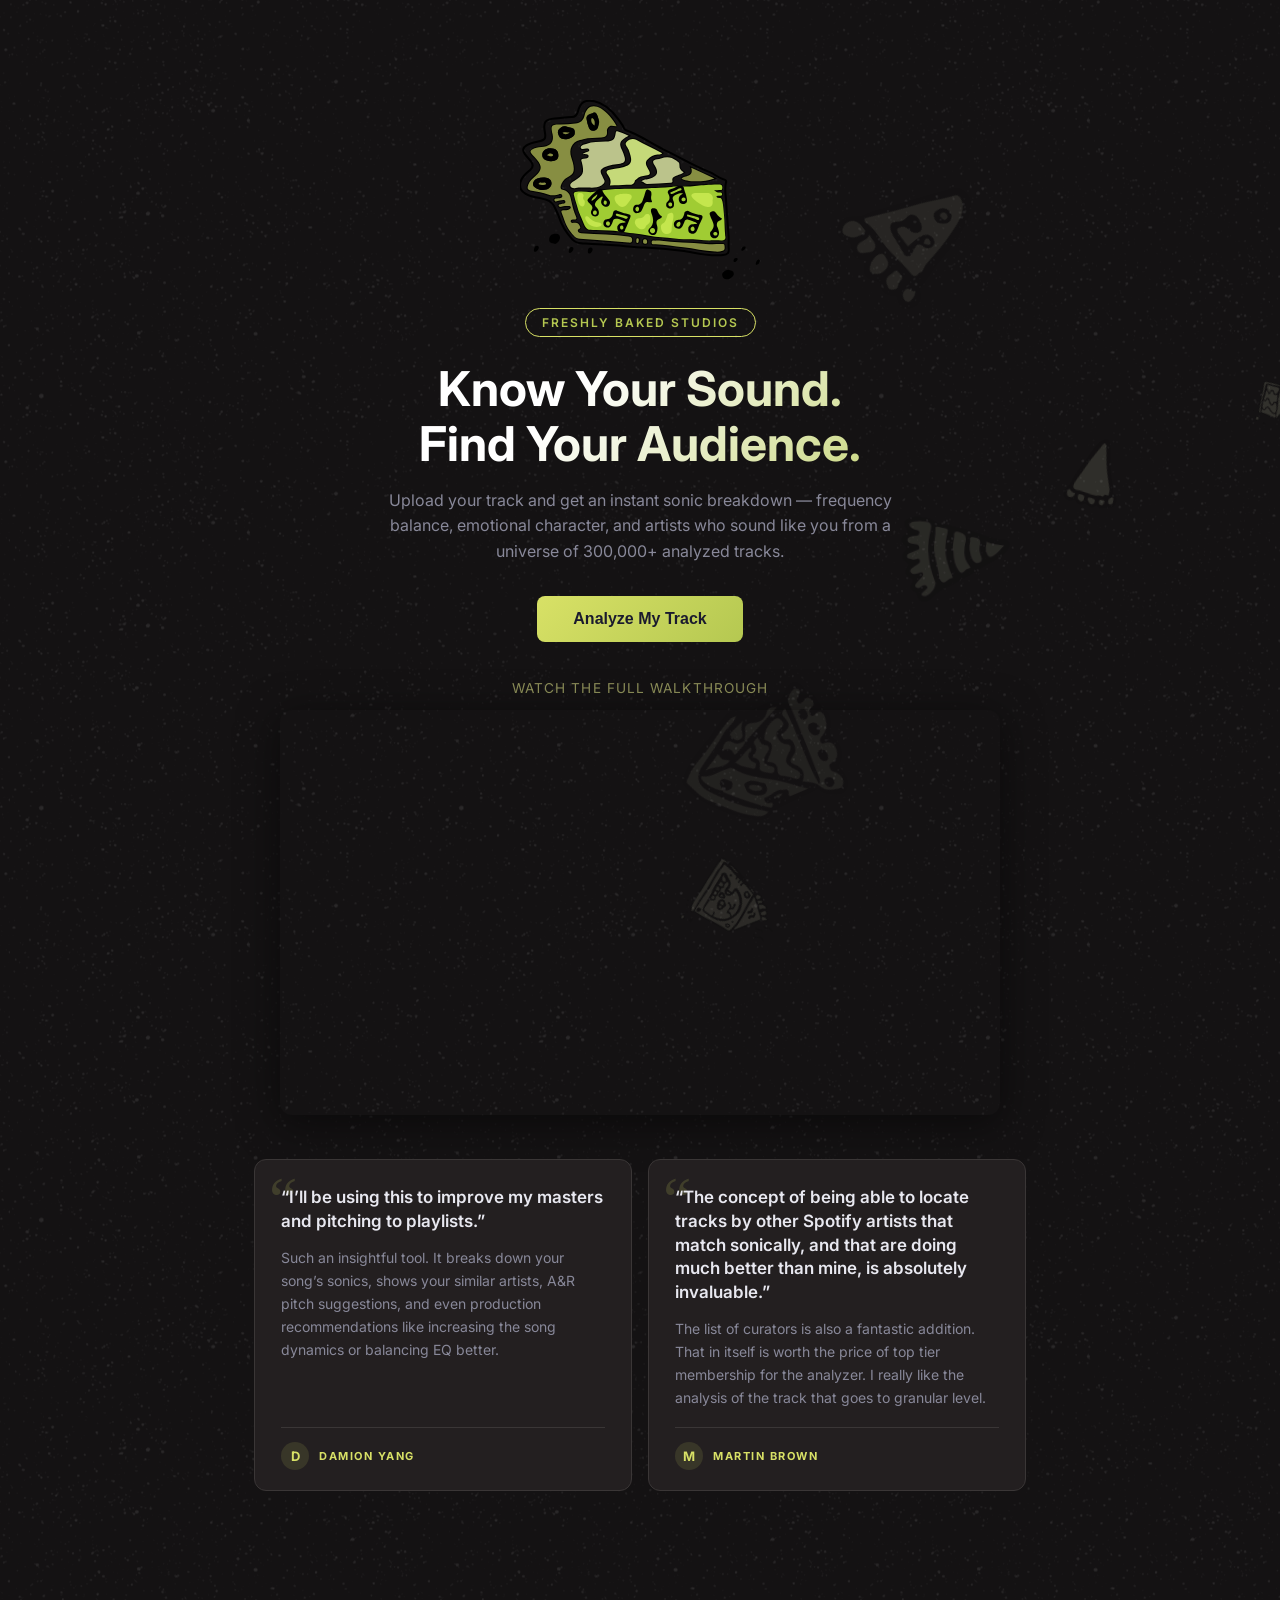
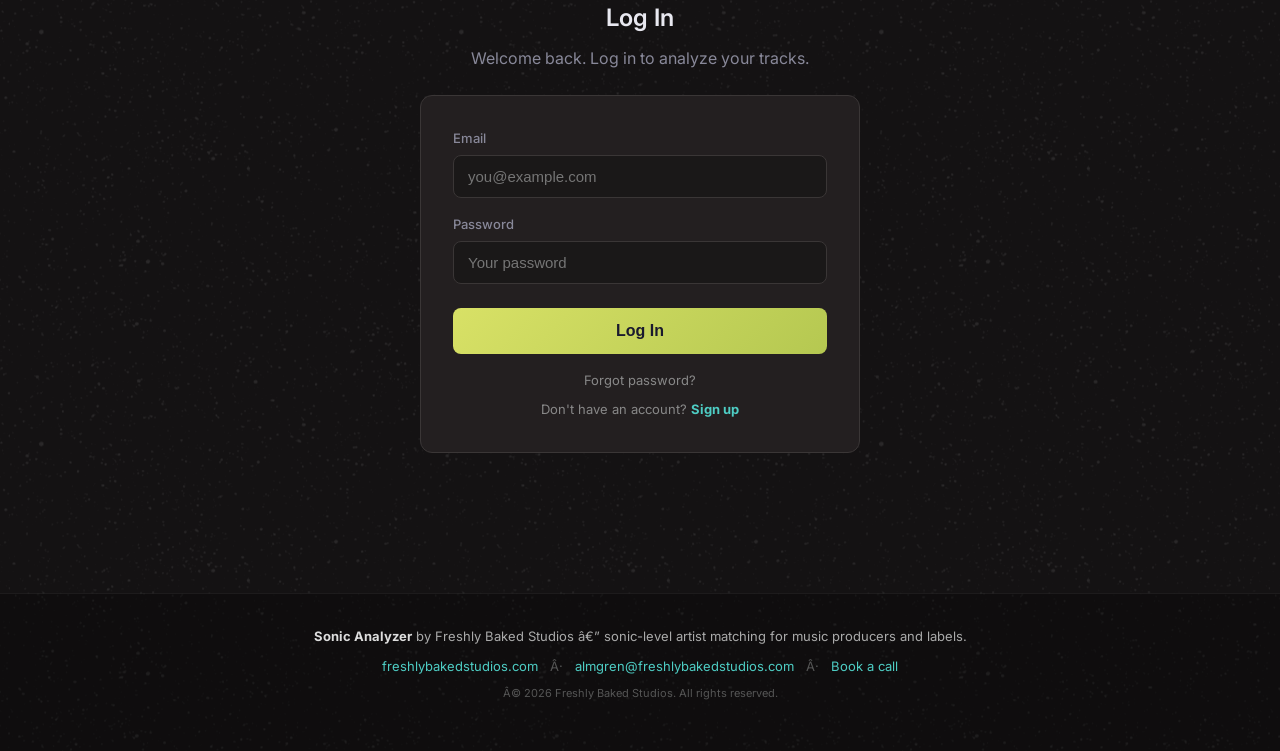
==== commit 23b3d76b: "Analyzer: two review cards, inside the hero so they hide on login Damion Yang (offered the line) and" ====
--- a/static/index.html
+++ b/static/index.html
@@ -51,7 +51,7 @@
   <title>Sonic Analyzer | Freshly Baked Studios</title>
   <link rel="icon" type="image/png" href="/static/favicon.png">
   <link rel="apple-touch-icon" href="/static/apple-touch-icon.png">
-  <link rel="stylesheet" href="/static/style.css?v=20260924-1">
+  <link rel="stylesheet" href="/static/style.css?v=20260924-2">
   <link rel="preconnect" href="https://fonts.googleapis.com">
   <link href="https://fonts.googleapis.com/css2?family=Inter:wght@300;400;500;600;700&display=swap" rel="stylesheet">
 </head>
@@ -133,17 +133,27 @@
                   allowfullscreen></iframe>
         </div>
       </div>
+
+      <!-- REVIEWS (inside the hero on purpose: hides on login) -->
+      <div class="reviews">
+        <div class="review-card">
+          <p class="review-lead">&ldquo;I&rsquo;ll be using this to improve my masters and pitching to playlists.&rdquo;</p>
+          <p class="review-body">Such an insightful tool. It breaks down your song&rsquo;s sonics, shows your similar artists, A&amp;R pitch suggestions, and even production recommendations like increasing the song dynamics or balancing EQ better.</p>
+          <div class="review-by">
+            <span class="review-initial" aria-hidden="true">D</span>
+            <span class="review-name">Damion Yang</span>
+          </div>
+        </div>
+        <div class="review-card">
+          <p class="review-lead">&ldquo;The concept of being able to locate tracks by other Spotify artists that match sonically, and that are doing much better than mine, is absolutely invaluable.&rdquo;</p>
+          <p class="review-body">The list of curators is also a fantastic addition. That in itself is worth the price of top tier membership for the analyzer. I really like the analysis of the track that goes to granular level.</p>
+          <div class="review-by">
+            <span class="review-initial" aria-hidden="true">M</span>
+            <span class="review-name">Martin Brown</span>
+          </div>
+        </div>
+      </div>
     </header>
-
-    <!-- REVIEW (social proof, sits above the sign-up ask) -->
-    <div class="review-card">
-      <p class="review-lead">&ldquo;I&rsquo;ll be using this to improve my masters and pitching to playlists.&rdquo;</p>
-      <p class="review-body">Such an insightful tool. It breaks down your song&rsquo;s sonics, shows your similar artists, A&amp;R pitch suggestions, and even production recommendations like increasing the song dynamics or balancing EQ better.</p>
-      <div class="review-by">
-        <span class="review-initial" aria-hidden="true">D</span>
-        <span class="review-name">Damion Yang</span>
-      </div>
-    </div>
 
     <!-- AUTH -->
     <section class="section section-centered" id="auth-section">
@@ -777,6 +787,6 @@
 
   <script src="/static/vendor/jspdf.umd.min.js"></script>
   <script src="/static/vendor/html2canvas.min.js"></script>
-  <script src="/static/app.js?v=20260924-1"></script>
+  <script src="/static/app.js?v=20260924-2"></script>
 </body>
 </html>
--- a/static/style.css
+++ b/static/style.css
@@ -2389,29 +2389,38 @@
 }
 .share-card-close:hover { color: var(--text); }
 
-/* ---- REVIEW CARD ----------------------------------------------------- */
-/* 2026-09-24. Damion Yang offered this line unprompted after the key bug he
-   caught got fixed ("Here's a line you can quote"). Sits between the hero and
-   the sign-up form because that is where the page asks for the account.
-   No Review structured data on purpose — a first-party review of our own tool
+/* ---- REVIEWS ---------------------------------------------------------- */
+/* 2026-09-24. The first two artists to send written feedback on the analyzer.
+   Damion Yang offered his line unprompted ("Here's a line you can quote");
+   Martin Brown's came from his 9/16 written review. Lives INSIDE the hero so
+   it hides with it the moment someone logs in — this is sign-in social proof,
+   not something a logged-in user should keep seeing.
+   No Review structured data on purpose: a first-party review of our own tool
    is exactly the self-serving markup Google discounts. */
+.reviews {
+  display: grid;
+  grid-template-columns: repeat(2, minmax(0, 1fr));
+  gap: 16px;
+  max-width: 920px;
+  margin: 44px auto 0;
+  text-align: left;
+}
 .review-card {
   background: var(--card);
   border: 1px solid var(--border);
   border-radius: var(--radius);
-  padding: 28px 30px 24px;
-  max-width: 640px;
-  margin: 40px auto 0;
-  text-align: left;
+  padding: 26px 26px 20px;
   position: relative;
+  display: flex;
+  flex-direction: column;
 }
 .review-card::before {
   content: '\201C';
   position: absolute;
-  top: 10px;
-  left: 16px;
+  top: 8px;
+  left: 14px;
   font-family: Georgia, 'Times New Roman', serif;
-  font-size: 72px;
+  font-size: 64px;
   line-height: 1;
   color: var(--accent);
   opacity: 0.16;
@@ -2420,7 +2429,7 @@
 .review-lead {
   position: relative;
   color: var(--text);
-  font-size: 18px;
+  font-size: 17px;
   font-weight: 600;
   line-height: 1.4;
   margin: 0 0 12px;
@@ -2430,13 +2439,14 @@
   font-size: 14px;
   line-height: 1.65;
   margin: 0;
+  flex: 1;
 }
 .review-by {
   display: flex;
   align-items: center;
   gap: 10px;
-  margin-top: 20px;
-  padding-top: 16px;
+  margin-top: 18px;
+  padding-top: 14px;
   border-top: 1px solid var(--border);
 }
 .review-initial {
@@ -2459,8 +2469,9 @@
   letter-spacing: 0.14em;
   text-transform: uppercase;
 }
-@media (max-width: 600px) {
-  .review-card { padding: 22px 20px 20px; margin-top: 32px; }
-  .review-card::before { font-size: 56px; left: 10px; }
+@media (max-width: 760px) {
+  .reviews { grid-template-columns: 1fr; gap: 14px; margin-top: 32px; }
+  .review-card { padding: 22px 20px 18px; }
+  .review-card::before { font-size: 54px; left: 10px; }
   .review-lead { font-size: 16px; }
 }
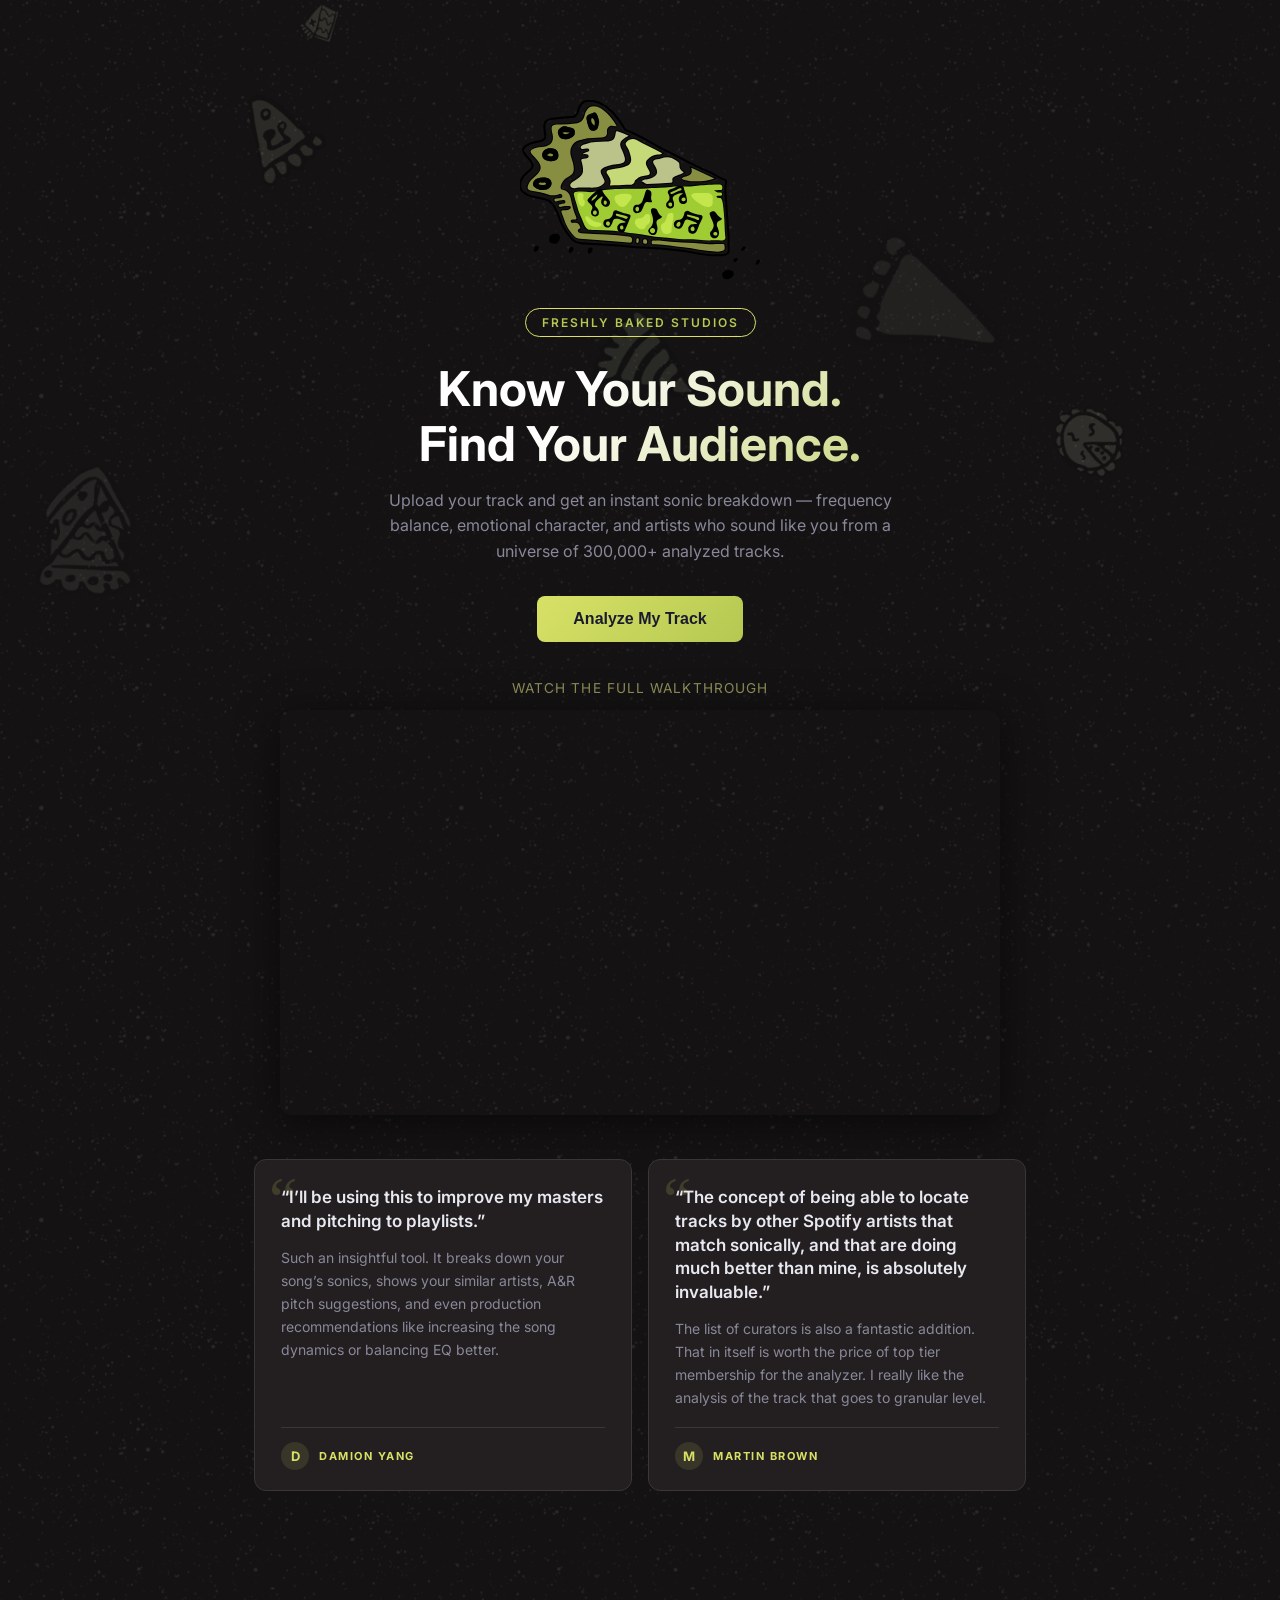
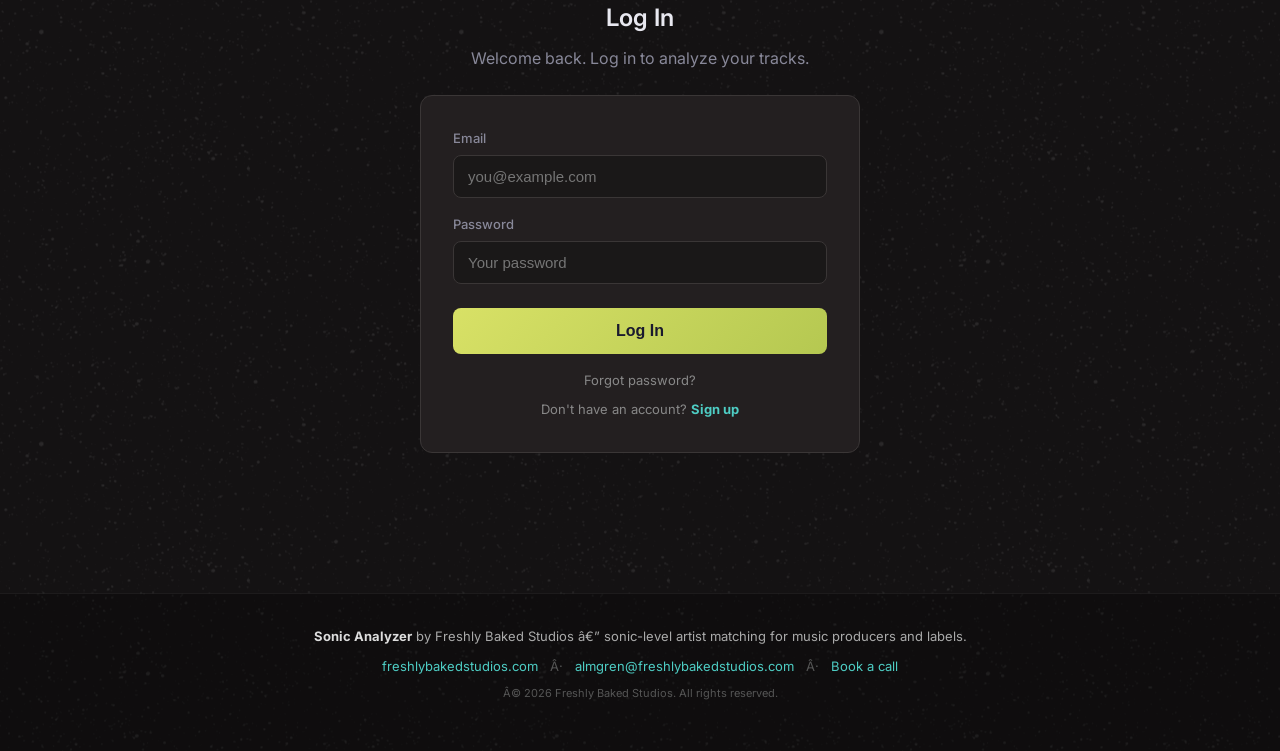
==== commit 327fac55: "Analyzer Pro unlock: Stripe webhook + lazy reconcile + never charge an existing Pro user twice Chris" ====
--- a/static/index.html
+++ b/static/index.html
@@ -787,6 +787,6 @@
 
   <script src="/static/vendor/jspdf.umd.min.js"></script>
   <script src="/static/vendor/html2canvas.min.js"></script>
-  <script src="/static/app.js?v=20260924-2"></script>
+  <script src="/static/app.js?v=20261008-1"></script>
 </body>
 </html>
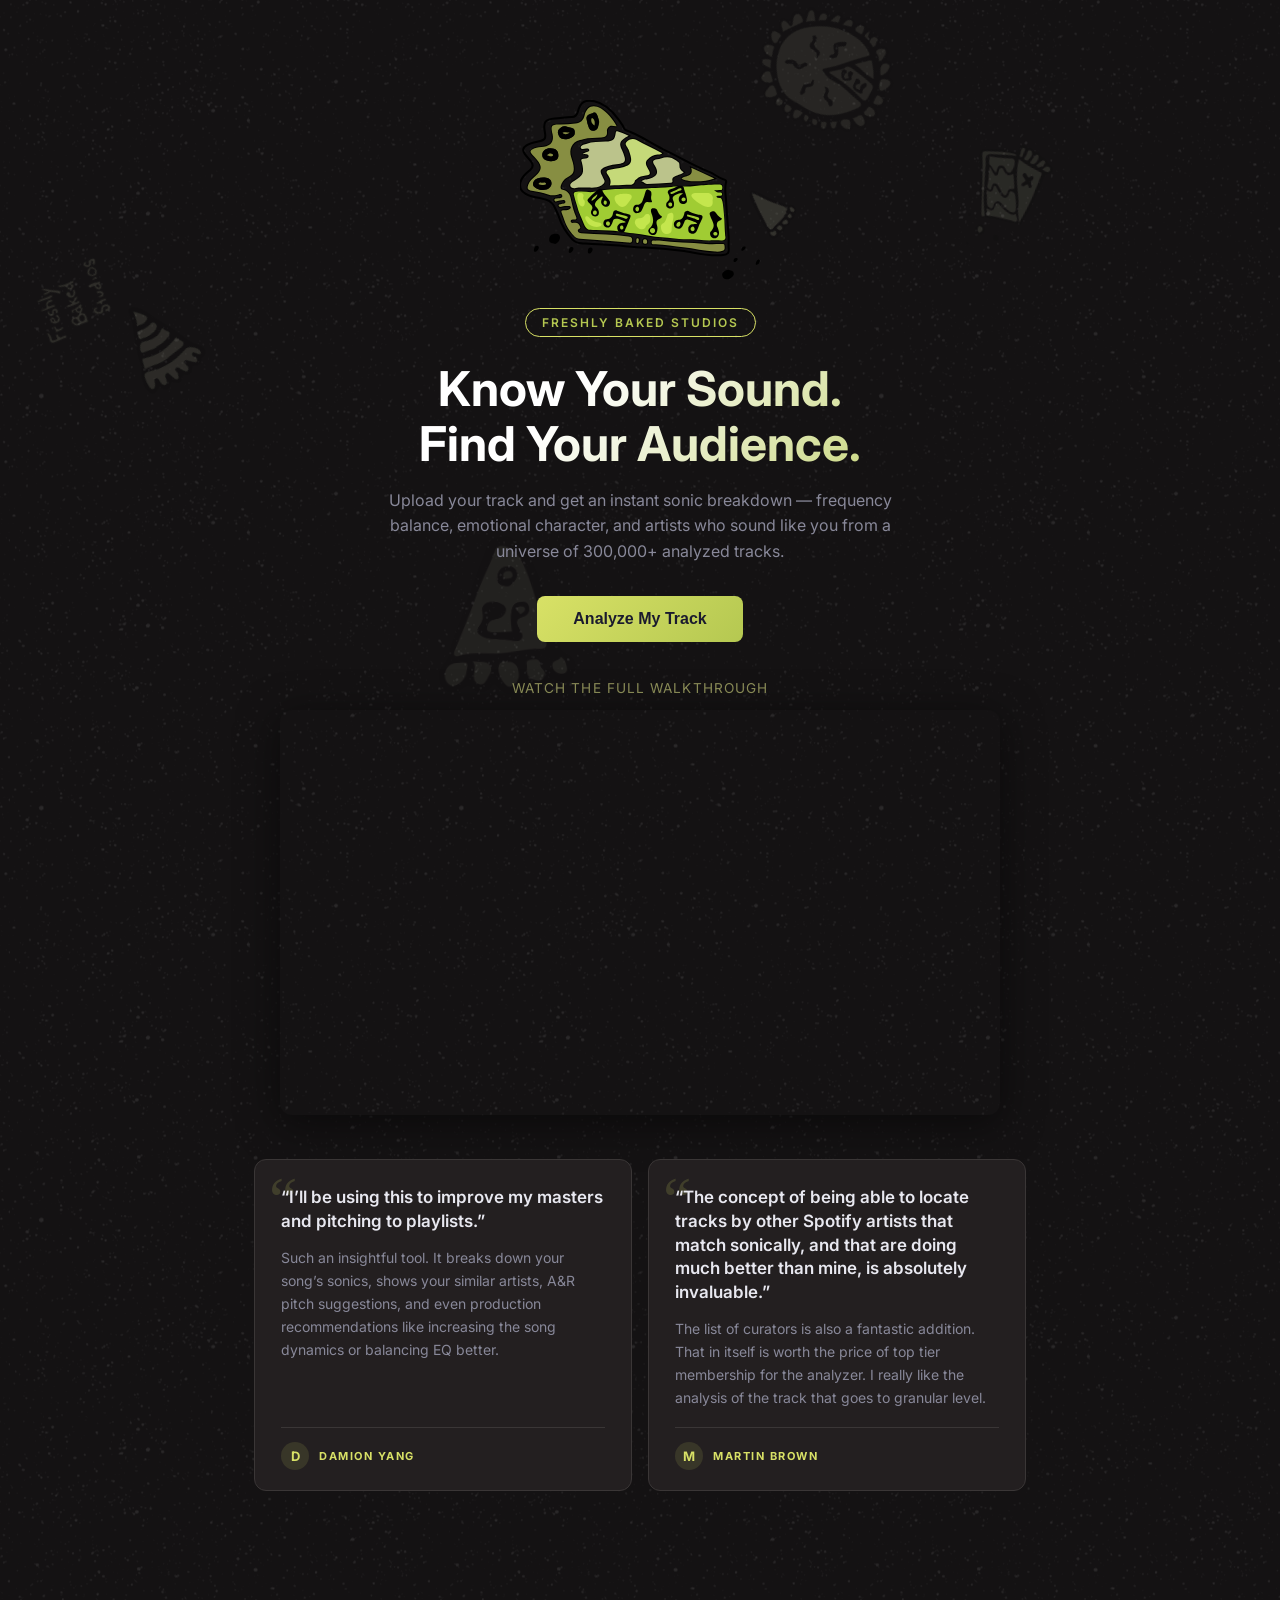
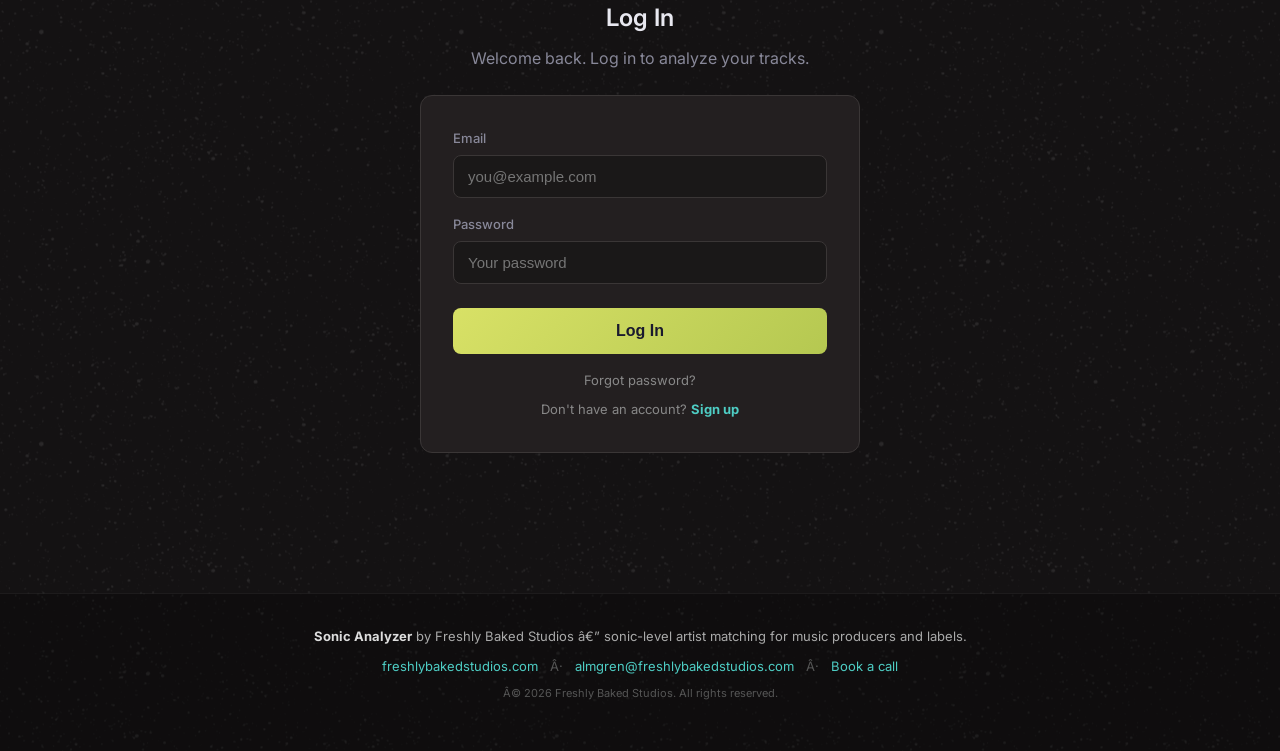
==== commit 9544e98d: "Analyzer Pro purchase: report it to the ad platforms with the real amount The paid unlock now writes" ====
--- a/static/index.html
+++ b/static/index.html
@@ -787,6 +787,6 @@
 
   <script src="/static/vendor/jspdf.umd.min.js"></script>
   <script src="/static/vendor/html2canvas.min.js"></script>
-  <script src="/static/app.js?v=20261008-1"></script>
+  <script src="/static/app.js?v=20261014-1"></script>
 </body>
 </html>
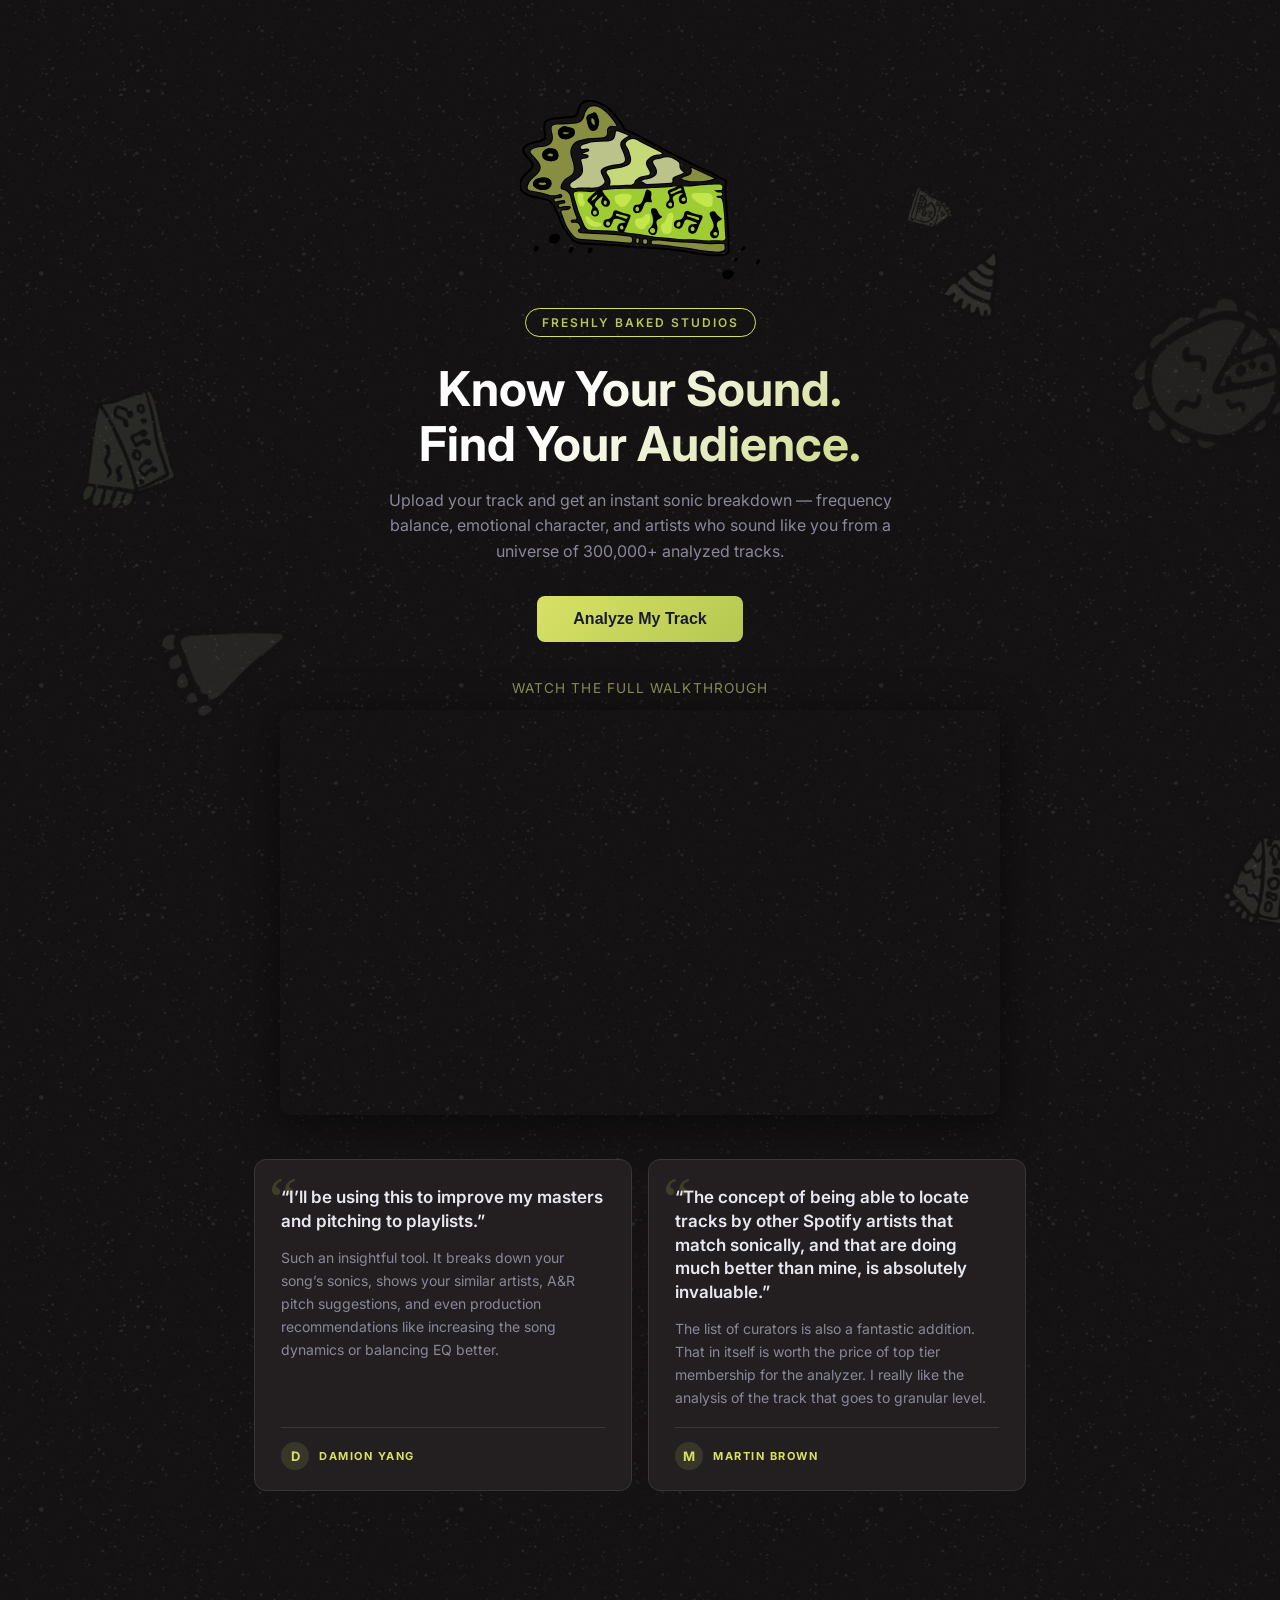
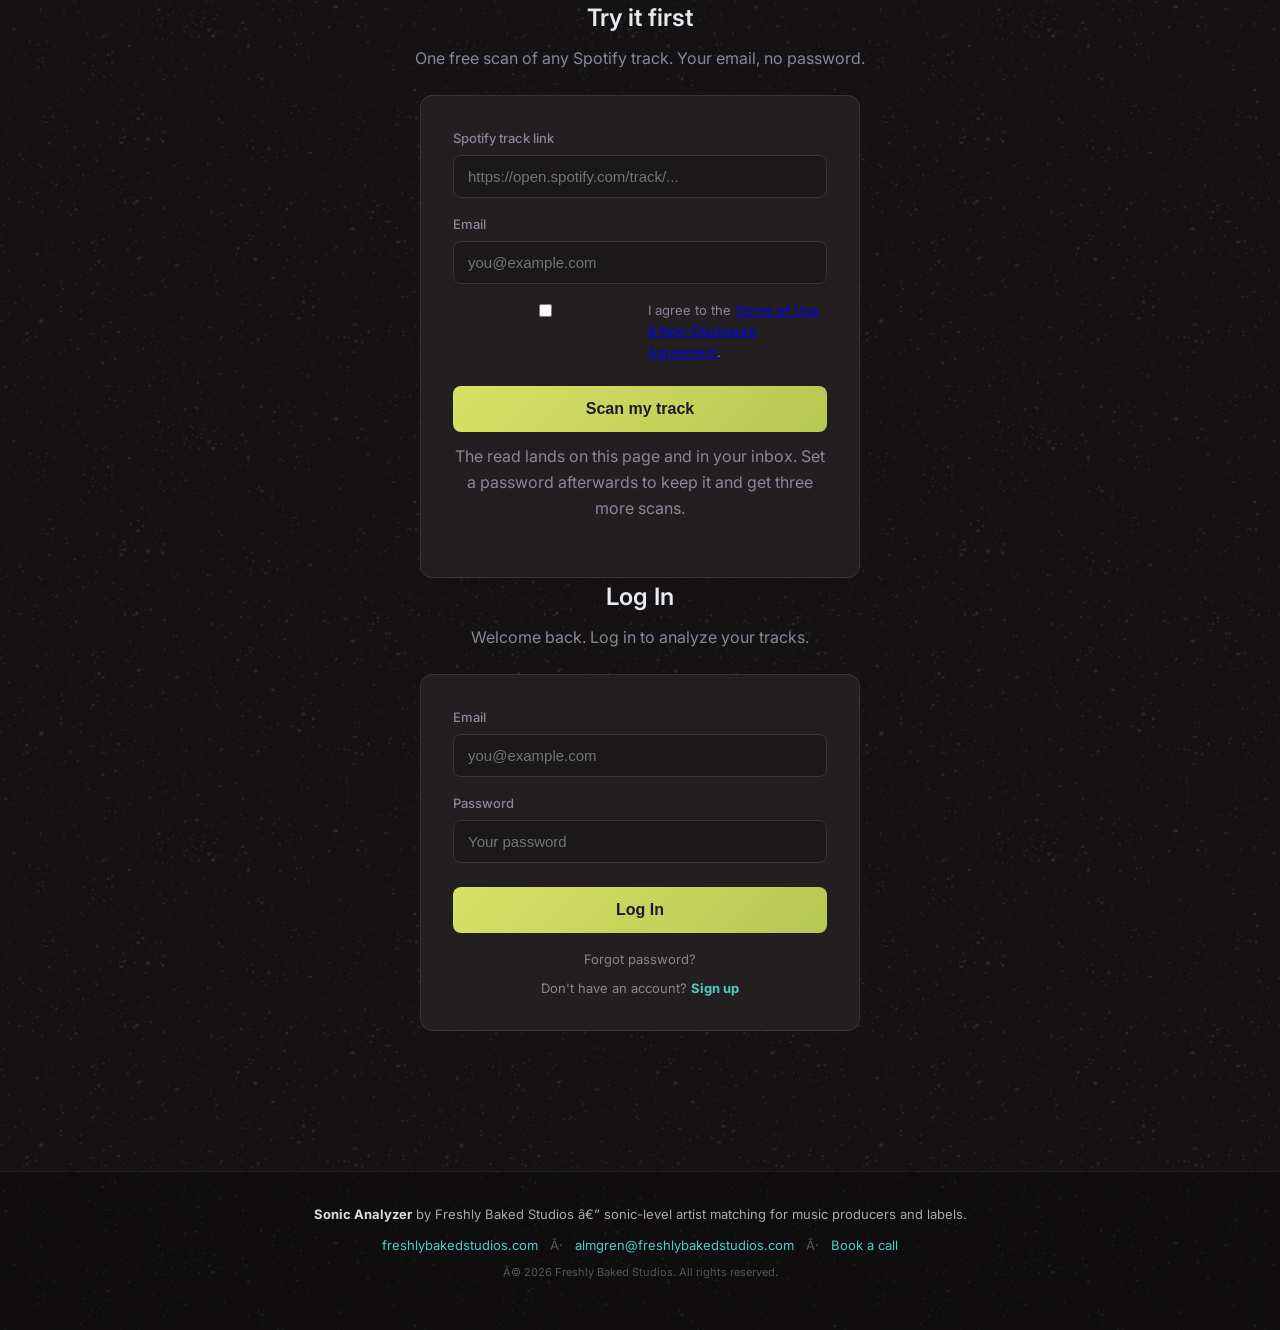
==== commit b08821ae: "Analyzer: try it first (one free scan, no password); nurture touches at the lead's hour Try it first" ====
--- a/static/index.html
+++ b/static/index.html
@@ -157,6 +157,30 @@
 
     <!-- AUTH -->
     <section class="section section-centered" id="auth-section">
+      <!-- TRY IT FIRST (2026-10-14): one free link scan, email + terms, no password -->
+      <div id="guest-view">
+        <h2>Try it first</h2>
+        <p class="section-sub">One free scan of any Spotify track. Your email, no password.</p>
+        <form id="guest-form" class="form-card">
+          <div class="form-group">
+            <label for="guest-url">Spotify track link</label>
+            <input type="url" id="guest-url" placeholder="https://open.spotify.com/track/..." required>
+          </div>
+          <div class="form-group">
+            <label for="guest-email">Email</label>
+            <input type="email" id="guest-email" placeholder="you@example.com" required>
+          </div>
+          <div class="form-group">
+            <label style="display:flex;gap:10px;align-items:flex-start;font-weight:normal;cursor:pointer">
+              <input type="checkbox" id="guest-nda" required style="margin-top:4px">
+              <span>I agree to the <a href="#" id="guest-show-terms">Terms of Use &amp; Non-Disclosure Agreement</a>.</span>
+            </label>
+          </div>
+          <button type="submit" class="btn-primary" id="guest-btn">Scan my track</button>
+          <p class="section-sub" style="margin-top:12px">The read lands on this page and in your inbox. Set a password afterwards to keep it and get three more scans.</p>
+        </form>
+      </div>
+
       <!-- LOGIN FORM -->
       <div id="login-view">
         <h2>Log In</h2>
@@ -787,6 +811,6 @@
 
   <script src="/static/vendor/jspdf.umd.min.js"></script>
   <script src="/static/vendor/html2canvas.min.js"></script>
-  <script src="/static/app.js?v=20261014-1"></script>
+  <script src="/static/app.js?v=20261014-2"></script>
 </body>
 </html>
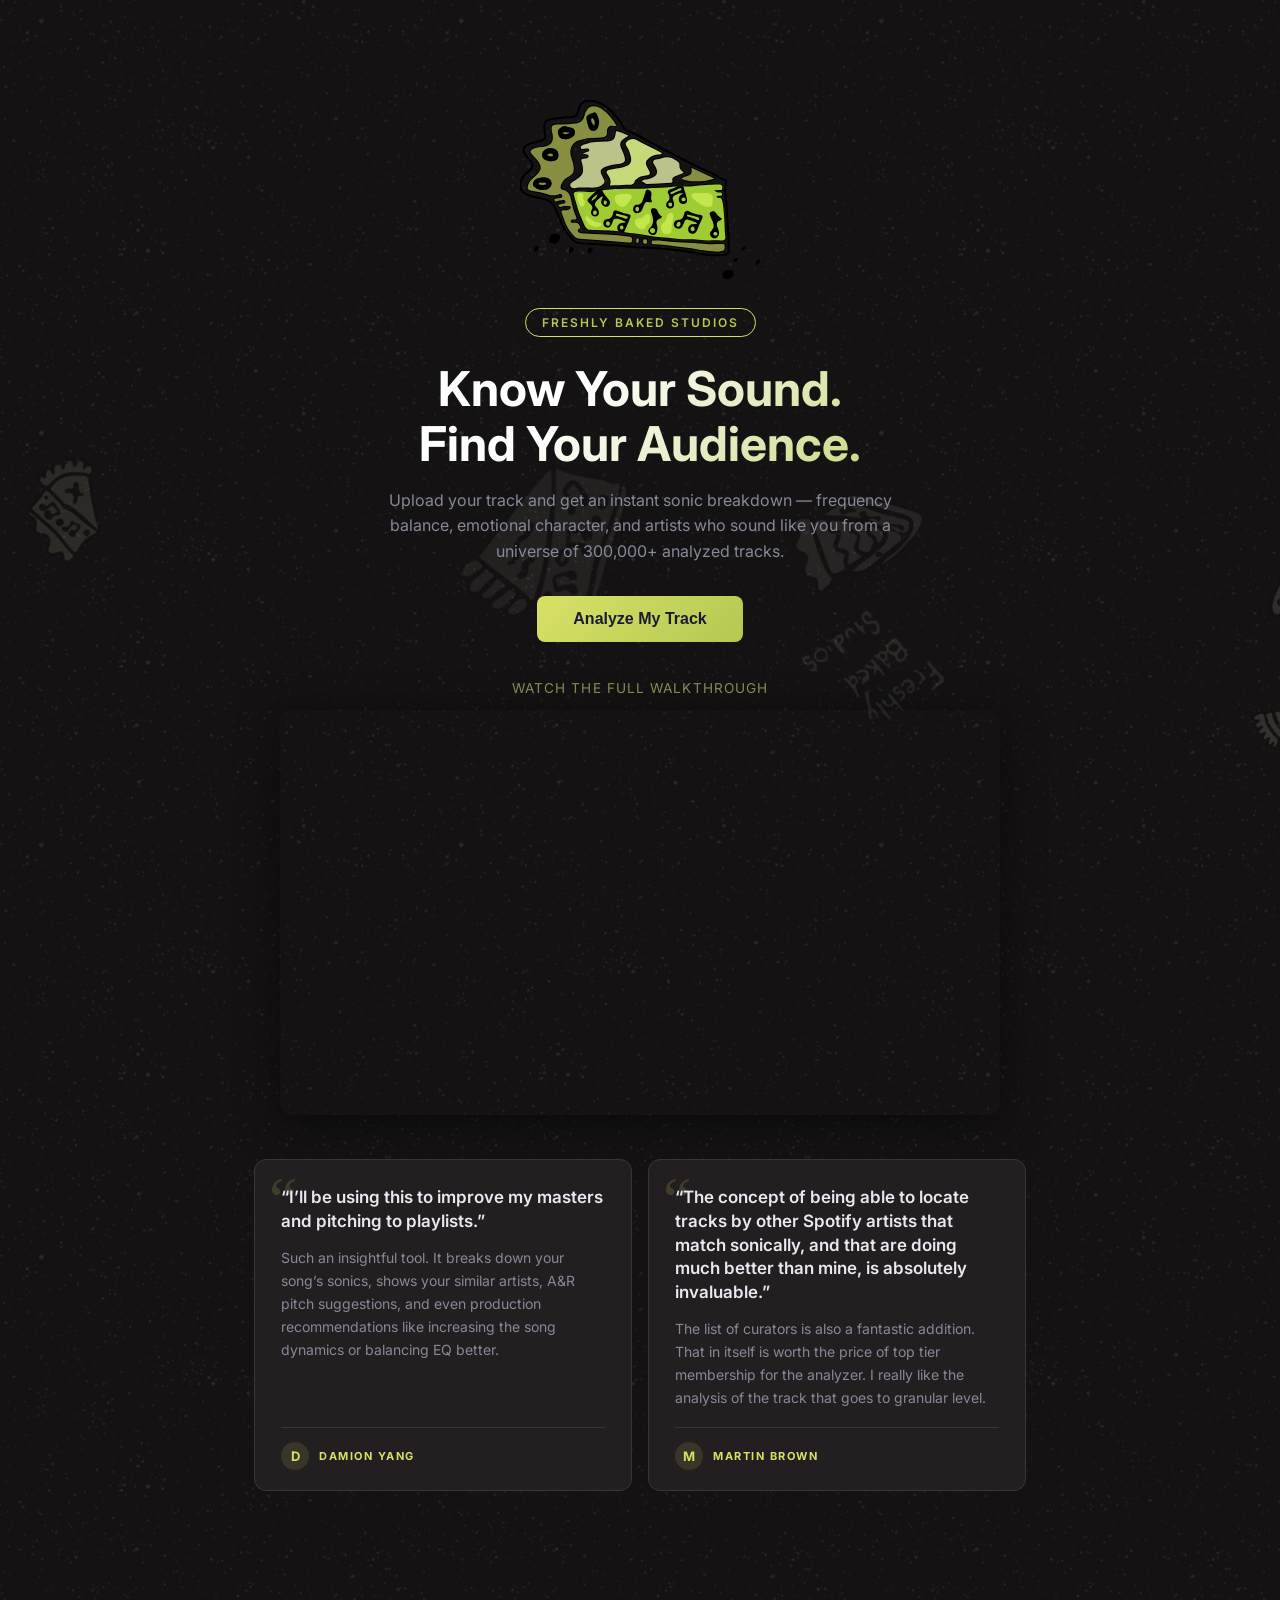
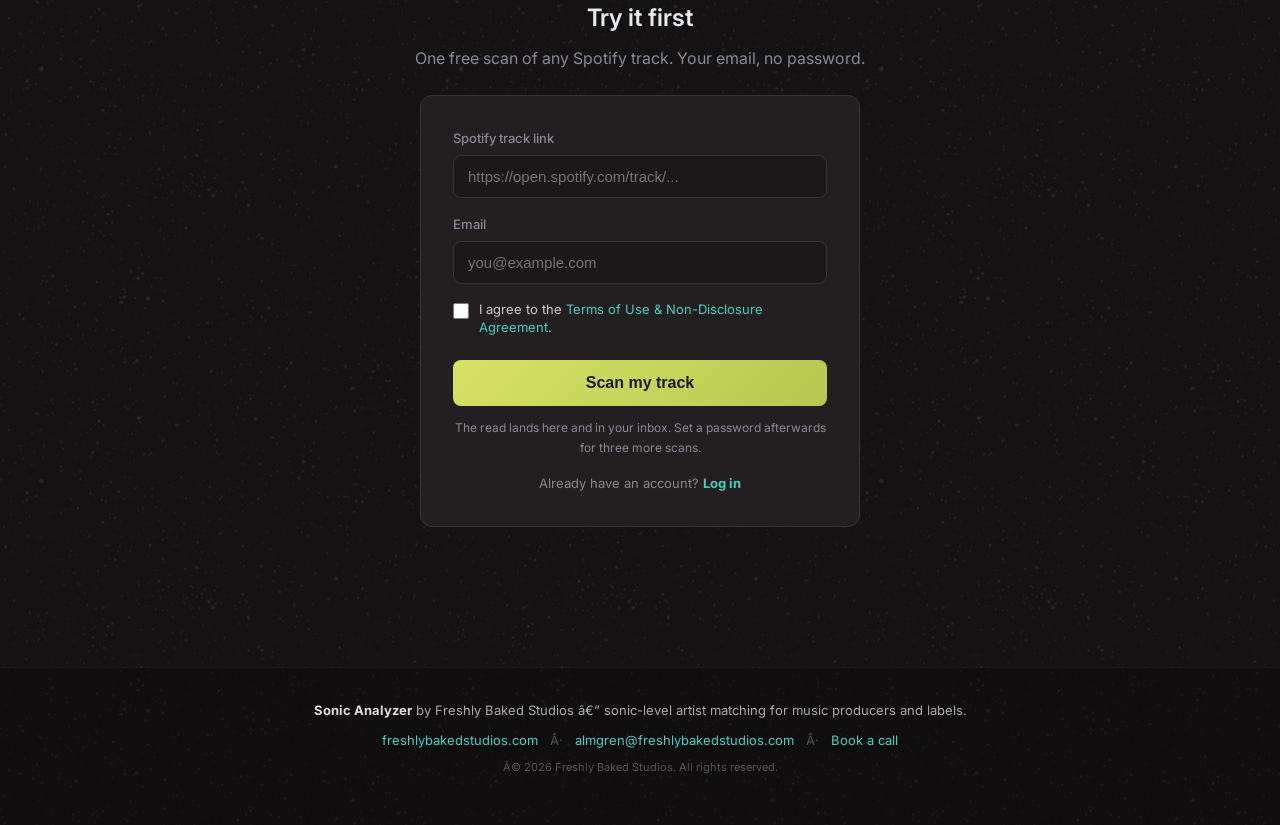
==== commit 44c420e4: "Analyzer: clean up the Try it first card The terms checkbox was stretched to full width by the gener" ====
--- a/static/index.html
+++ b/static/index.html
@@ -51,7 +51,7 @@
   <title>Sonic Analyzer | Freshly Baked Studios</title>
   <link rel="icon" type="image/png" href="/static/favicon.png">
   <link rel="apple-touch-icon" href="/static/apple-touch-icon.png">
-  <link rel="stylesheet" href="/static/style.css?v=20260924-2">
+  <link rel="stylesheet" href="/static/style.css?v=20261015-1">
   <link rel="preconnect" href="https://fonts.googleapis.com">
   <link href="https://fonts.googleapis.com/css2?family=Inter:wght@300;400;500;600;700&display=swap" rel="stylesheet">
 </head>
@@ -170,19 +170,21 @@
             <label for="guest-email">Email</label>
             <input type="email" id="guest-email" placeholder="you@example.com" required>
           </div>
-          <div class="form-group">
-            <label style="display:flex;gap:10px;align-items:flex-start;font-weight:normal;cursor:pointer">
-              <input type="checkbox" id="guest-nda" required style="margin-top:4px">
-              <span>I agree to the <a href="#" id="guest-show-terms">Terms of Use &amp; Non-Disclosure Agreement</a>.</span>
-            </label>
-          </div>
+          <div class="nda-checkbox-row guest-terms-row">
+            <input type="checkbox" id="guest-nda" required>
+            <label for="guest-nda">I agree to the <a href="#" id="guest-show-terms">Terms of Use &amp; Non-Disclosure Agreement</a>.</label>
+          </div>
+          <div class="nda-scroll-box hidden" id="guest-nda-text"></div>
           <button type="submit" class="btn-primary" id="guest-btn">Scan my track</button>
-          <p class="section-sub" style="margin-top:12px">The read lands on this page and in your inbox. Set a password afterwards to keep it and get three more scans.</p>
+          <p class="form-note">The read lands here and in your inbox. Set a password afterwards for three more scans.</p>
+          <div class="auth-links">
+            <a href="#" id="show-login-from-guest">Already have an account? <strong>Log in</strong></a>
+          </div>
         </form>
       </div>
 
       <!-- LOGIN FORM -->
-      <div id="login-view">
+      <div id="login-view" class="hidden">
         <h2>Log In</h2>
         <p class="section-sub">Welcome back. Log in to analyze your tracks.</p>
         <form id="login-form" class="form-card">
@@ -198,6 +200,7 @@
           <div class="auth-links">
             <a href="#" id="show-forgot">Forgot password?</a>
             <a href="#" id="show-signup">Don't have an account? <strong>Sign up</strong></a>
+            <a href="#" id="show-guest">New here? <strong>Try one free scan</strong></a>
           </div>
         </form>
       </div>
@@ -811,6 +814,6 @@
 
   <script src="/static/vendor/jspdf.umd.min.js"></script>
   <script src="/static/vendor/html2canvas.min.js"></script>
-  <script src="/static/app.js?v=20261014-2"></script>
+  <script src="/static/app.js?v=20261015-1"></script>
 </body>
 </html>
--- a/static/style.css
+++ b/static/style.css
@@ -2475,3 +2475,9 @@
   .review-card::before { font-size: 54px; left: 10px; }
   .review-lead { font-size: 16px; }
 }
+
+/* Try it first (2026-10-15): terms row and its inline terms box */
+.guest-terms-row { margin: 4px 0 16px; }
+.nda-checkbox-row label a { color: #4ecdc4; text-decoration: none; }
+.nda-checkbox-row label a:hover { text-decoration: underline; }
+#guest-nda-text { max-height: 220px; margin: 0 0 16px; }
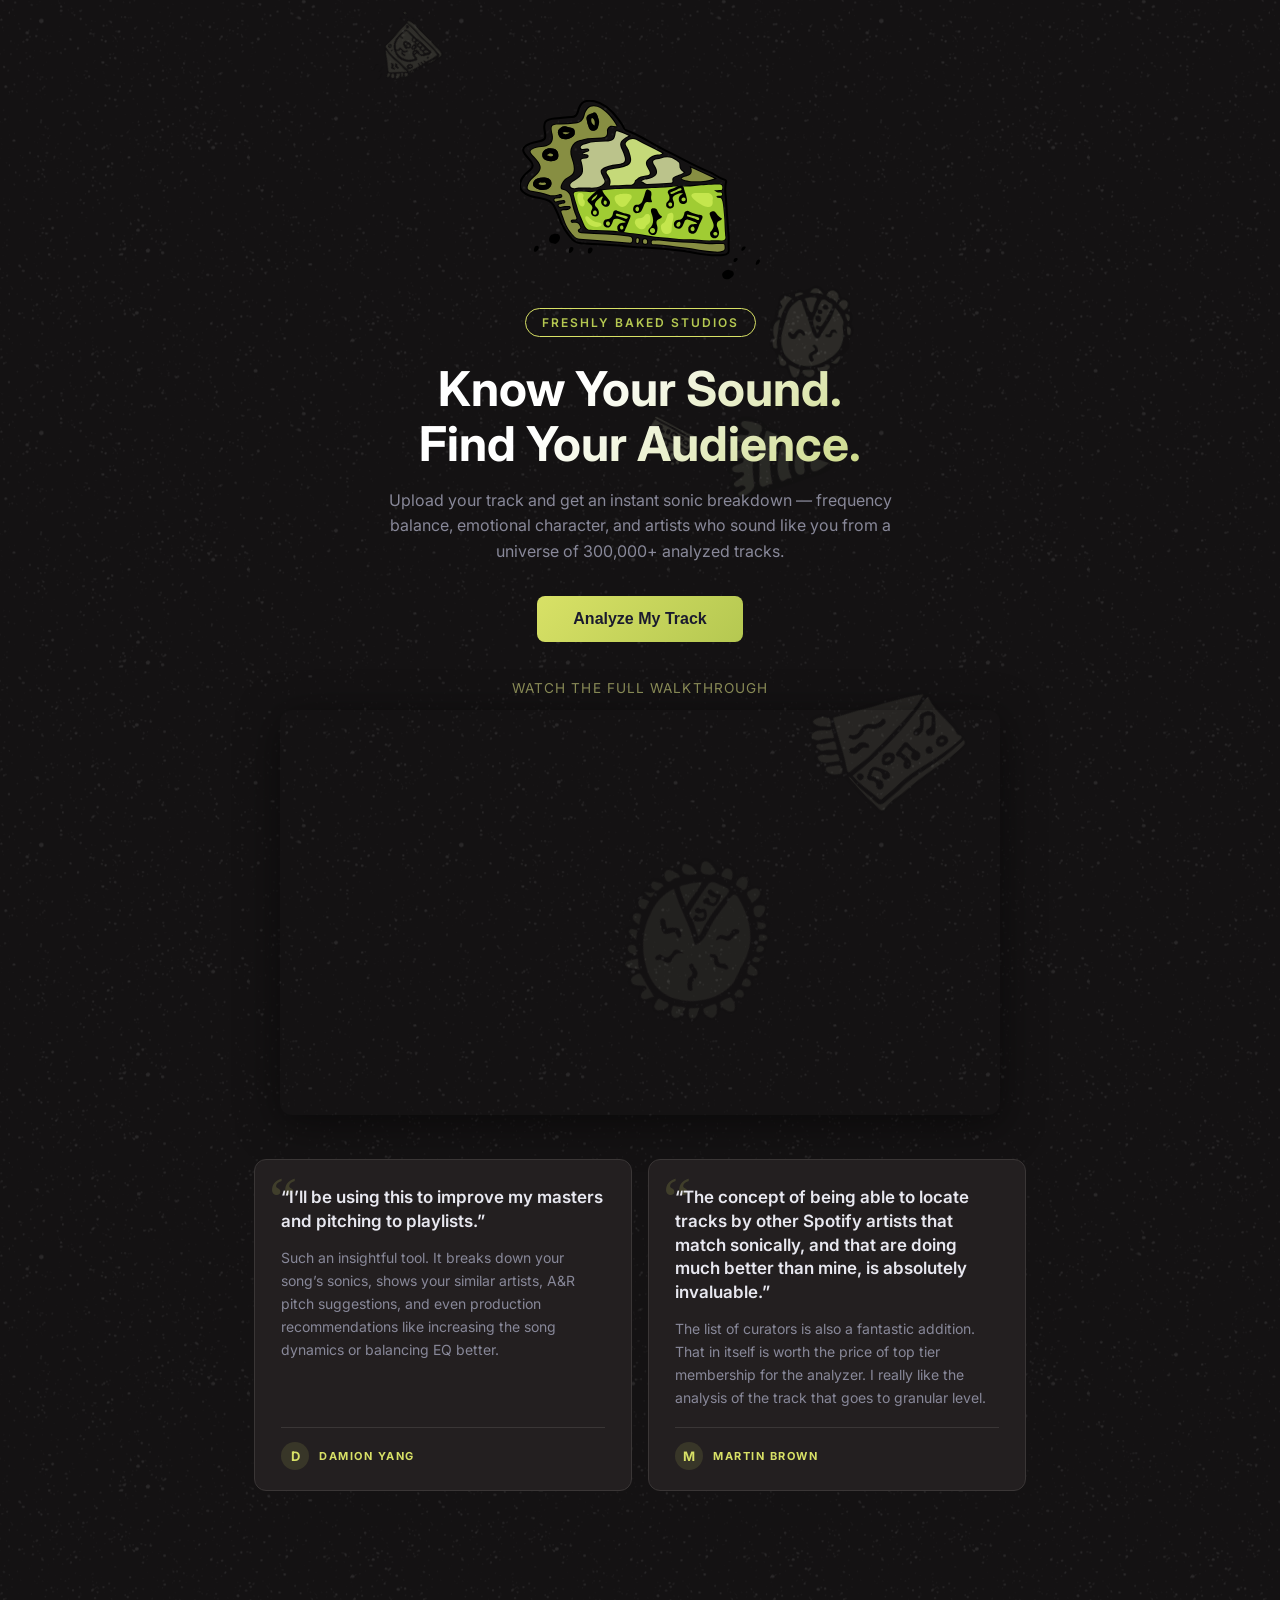
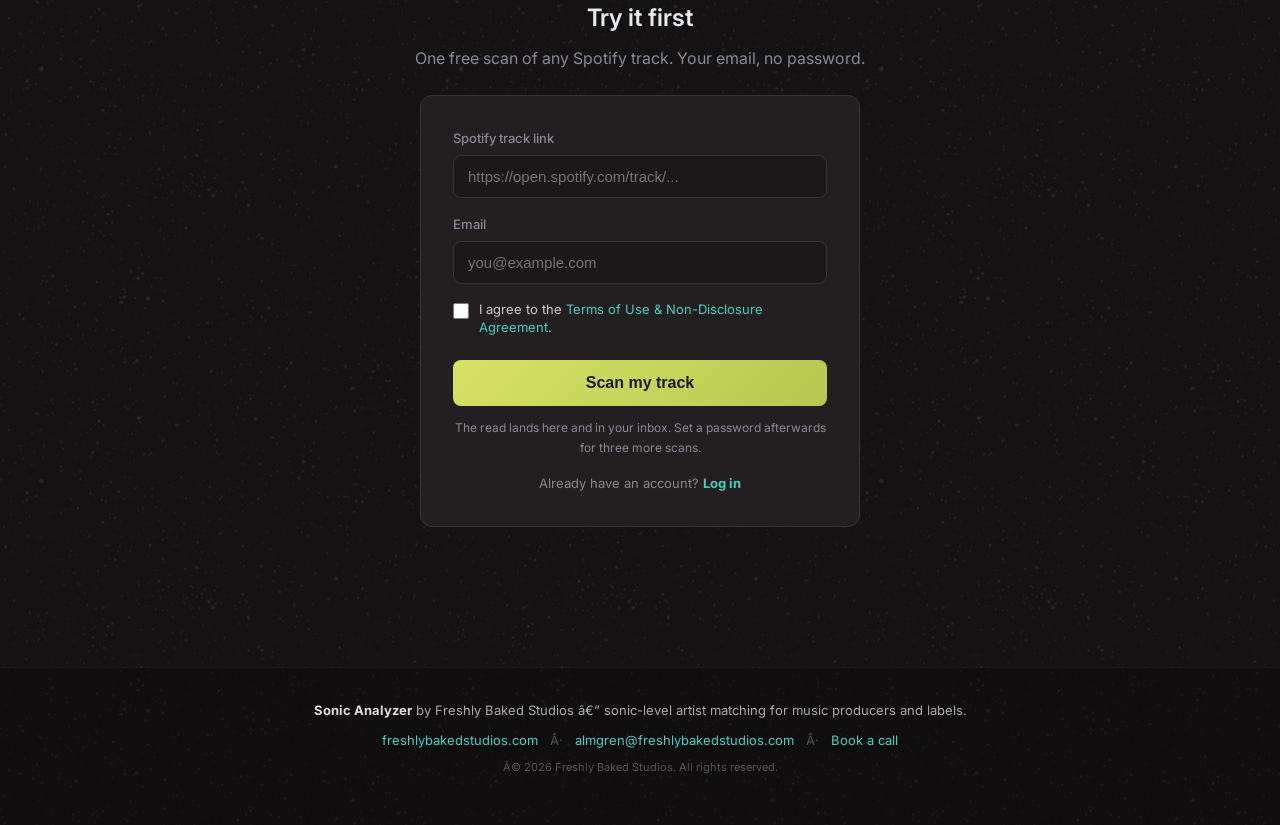
==== commit 48715475: "Analyzer: the ask at the peak moment The results page used to end on a generic 'book a consultation'" ====
--- a/static/index.html
+++ b/static/index.html
@@ -779,11 +779,32 @@
         </div>
       </div>
 
-      <!-- CTA -->
-      <div class="cta-card">
-        <h3>Need help with the adjustment?</h3>
-        <p>Our engineers can help. Book a free consultation.</p>
-        <a href="https://cal.freshlybakedstudios.com/freshlybakedstudios/30min" class="btn-primary">Book Consultation</a>
+      <!-- The ask, at the moment they have just read what separates them (2026-10-15) -->
+      <div class="cta-card" id="want-work-card">
+        <h3>Want it fixed, not just measured?</h3>
+        <p>Send the track to the studio. I listen on the rig and come back with what I'd do and a number. No form, no call.</p>
+        <form id="want-work-form" style="text-align:left;margin-top:14px">
+          <div class="form-group">
+            <label>What do you want done</label>
+            <select id="ww-service" style="width:100%;background:var(--surface);border:1px solid var(--border);color:var(--text);padding:12px 14px;border-radius:8px;font-size:15px">
+              <option value="mixing">Mixing</option>
+              <option value="mix_master">Mixing and mastering</option>
+              <option value="mastering">Mastering only</option>
+              <option value="production">Full production</option>
+            </select>
+          </div>
+          <div class="form-group">
+            <label for="ww-link">Unreleased version? Paste a private link (Drive, Dropbox, SoundCloud). Leave empty and I use the track above.</label>
+            <input type="url" id="ww-link" placeholder="https://">
+          </div>
+          <div class="form-group">
+            <label for="ww-note">One line, optional: how many songs, what's bugging you about it</label>
+            <input type="text" id="ww-note" maxlength="300" placeholder="3 songs, the vocal never sits right">
+          </div>
+          <button type="submit" class="btn-primary" id="ww-btn">Send it to the studio</button>
+          <p class="form-note" id="ww-msg">You'll hear back at the email on your account.</p>
+        </form>
+        <p style="margin-top:14px"><a href="https://cal.freshlybakedstudios.com/freshlybakedstudios/30min" style="color:#4ecdc4">Rather talk first? Book a call</a></p>
       </div>
 
       <button class="btn-secondary" onclick="resetAll()" style="margin-top:24px">Analyze Another Track</button>
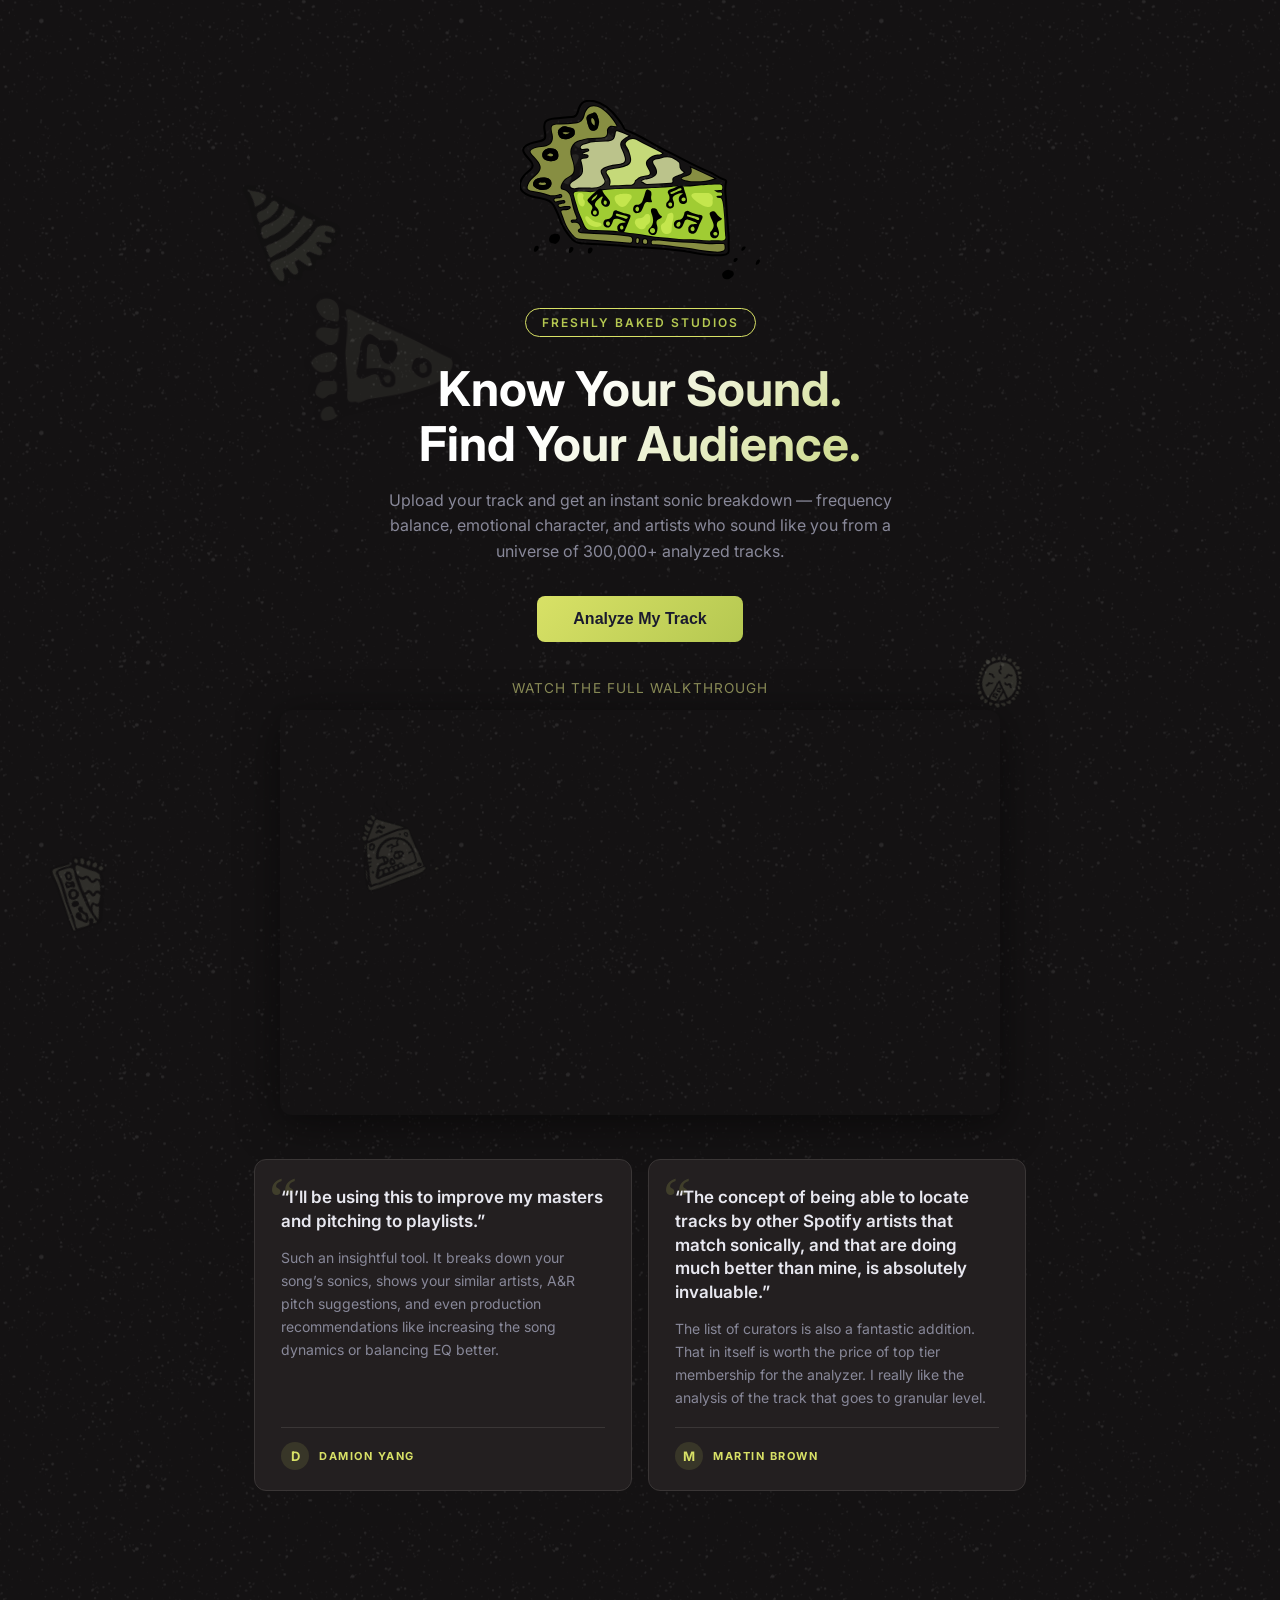
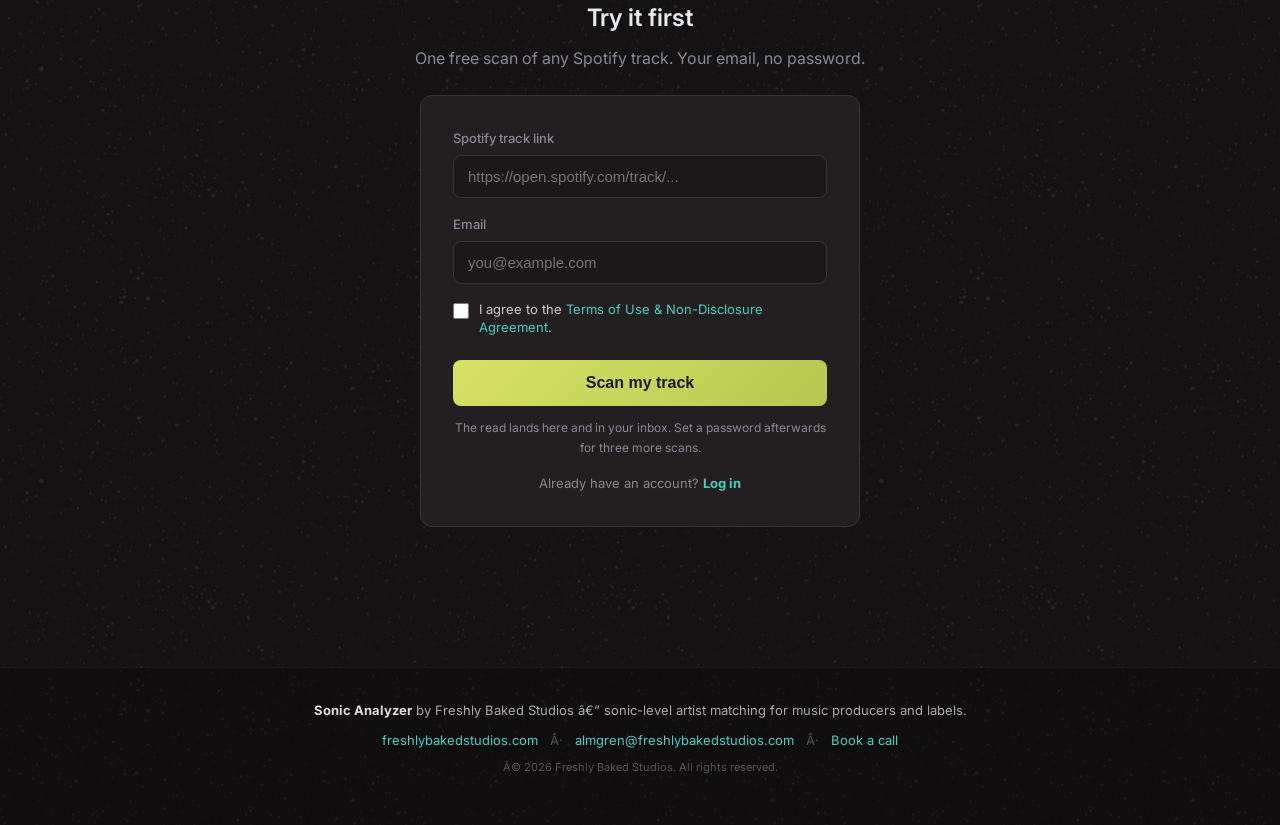
==== commit 4822a4e5: "Analyzer: the studio ask under the results is one quiet line, form folded Owner 11/10: 'the mixing c" ====
--- a/static/index.html
+++ b/static/index.html
@@ -780,10 +780,11 @@
       </div>
 
       <!-- The ask, at the moment they have just read what separates them (2026-10-15) -->
-      <div class="cta-card" id="want-work-card">
-        <h3>Want it fixed, not just measured?</h3>
-        <p>Send the track to the studio. I listen on the rig and come back with what I'd do and a number. No form, no call.</p>
-        <form id="want-work-form" style="text-align:left;margin-top:14px">
+      <div class="cta-quiet" id="want-work-card">
+        <details>
+          <summary>Want it fixed, not just measured? <span class="cta-quiet-link">Send it to the studio</span></summary>
+          <p class="cta-quiet-p">I listen on the rig and come back with what I'd do and a number. No form, no call.</p>
+          <form id="want-work-form" style="text-align:left;margin-top:14px">
           <div class="form-group">
             <label>What do you want done</label>
             <select id="ww-service" style="width:100%;background:var(--surface);border:1px solid var(--border);color:var(--text);padding:12px 14px;border-radius:8px;font-size:15px">
@@ -804,7 +805,8 @@
           <button type="submit" class="btn-primary" id="ww-btn">Send it to the studio</button>
           <p class="form-note" id="ww-msg">You'll hear back at the email on your account.</p>
         </form>
-        <p style="margin-top:14px"><a href="https://cal.freshlybakedstudios.com/freshlybakedstudios/30min" style="color:#4ecdc4">Rather talk first? Book a call</a></p>
+          <p class="cta-quiet-cal"><a href="https://cal.freshlybakedstudios.com/freshlybakedstudios/30min">Rather talk first? Book a call</a></p>
+        </details>
       </div>
 
       <button class="btn-secondary" onclick="resetAll()" style="margin-top:24px">Analyze Another Track</button>
--- a/static/style.css
+++ b/static/style.css
@@ -913,6 +913,24 @@
   color: var(--text-dim);
   margin-bottom: 20px;
 }
+
+/* ---- THE QUIET ASK (2026-11-10, owner: "smaller... more subtle") ---- */
+.cta-quiet {
+  margin: 28px 0 4px;
+  padding-top: 14px;
+  border-top: 1px solid var(--border);
+  font-size: 14px;
+  color: var(--text-dim);
+  text-align: left;
+}
+.cta-quiet summary { cursor: pointer; list-style: none; }
+.cta-quiet summary::-webkit-details-marker { display: none; }
+.cta-quiet-link { color: #4ecdc4; text-decoration: underline; text-underline-offset: 3px; }
+.cta-quiet-p { margin: 10px 0 0; font-size: 13px; }
+.cta-quiet .form-group label { font-size: 12px; }
+.cta-quiet .btn-primary { font-size: 14px; padding: 10px 16px; }
+.cta-quiet-cal { margin-top: 12px; font-size: 13px; }
+.cta-quiet-cal a { color: #4ecdc4; }
 
 /* ---- OPTIONAL LABEL ---- */
 .optional-label {
